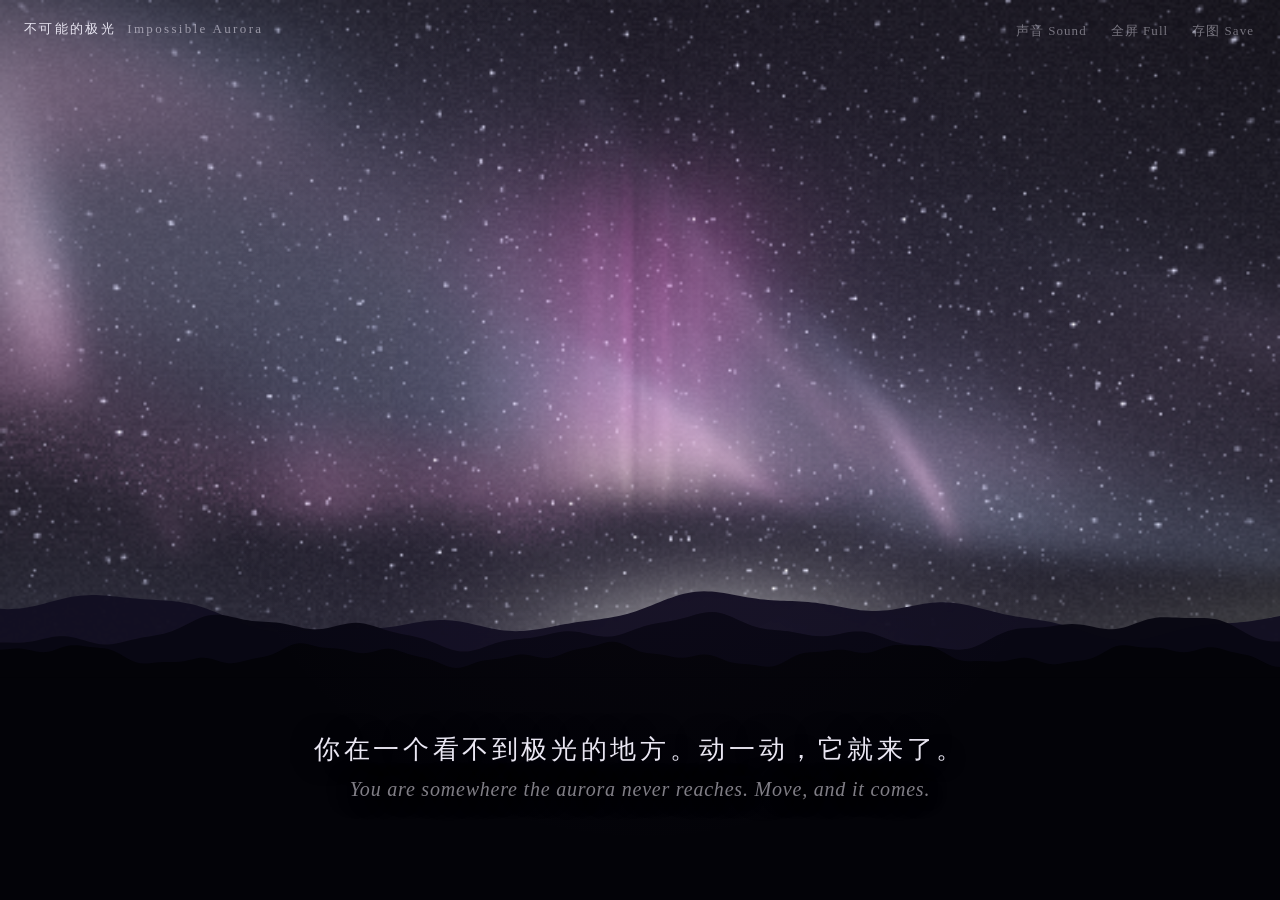
==== tools/aurora-art.html @ ac5e17e3 "Add Impossible Aurora art piece (tools/aurora-art.html)" ====
<!doctype html>
<html lang="zh-CN">
<head>
<meta charset="utf-8">
<meta name="viewport" content="width=device-width, initial-scale=1, viewport-fit=cover">
<title>不可能的极光 · Impossible Aurora</title>
<link rel="icon" href="/favicon.svg" type="image/svg+xml">
<style>
  :root { --fg: #e9e6f2; --dim: rgba(233,230,242,.55); }
  * { box-sizing: border-box; }
  html, body { margin: 0; height: 100%; background: #05040b; overflow: hidden; }
  body { color: var(--fg); font-family: "Cormorant Garamond", Georgia, "Songti SC", "Noto Serif CJK SC", "Source Han Serif SC", serif; }
  canvas { position: absolute; inset: 0; width: 100%; height: 100%; display: block; }
  #art { touch-action: none; cursor: crosshair; }
  #over { pointer-events: none; }
  .fallback { position: absolute; inset: 0; display: grid; place-items: center; text-align: center; padding: 24px; }
  .fallback[hidden] { display: none; }
  .line { position: absolute; left: 0; right: 0; bottom: 11vh; margin: 0; padding: 0 24px; text-align: center; pointer-events: none;
    opacity: 0; transition: opacity 2.4s ease; text-shadow: 0 0 24px rgba(5,4,11,.9); }
  .line.on { opacity: 1; }
  .line .zh { display: block; font-size: clamp(17px, 2.3vw, 26px); letter-spacing: .14em; }
  .line .en { display: block; margin-top: .55em; font-size: clamp(14px, 1.7vw, 20px); font-style: italic; letter-spacing: .04em; color: var(--dim); }
  .mark { position: absolute; top: 20px; left: 24px; margin: 0; pointer-events: none; font-size: 13px; letter-spacing: .18em; color: var(--dim); }
  .mark b { font-weight: 500; color: var(--fg); }
  .tools { position: absolute; top: 14px; right: 16px; display: flex; gap: 4px; opacity: .45; transition: opacity .4s; }
  .tools:hover, .tools:focus-within { opacity: 1; }
  .tools button { font: inherit; font-size: 13px; letter-spacing: .08em; color: var(--fg); background: none; border: 0; padding: 8px 10px; cursor: pointer; }
  .tools button:hover { text-decoration: underline; text-underline-offset: 4px; }
  .tools button[aria-pressed="true"] { color: #f3b6e6; }
  .tools button:focus-visible, #art:focus-visible { outline: 1px solid #f3b6e6; outline-offset: 2px; }
  .toast { position: absolute; top: 56px; right: 24px; margin: 0; font-size: 12px; letter-spacing: .06em; color: var(--dim); opacity: 0; transition: opacity .5s; pointer-events: none; text-align: right; }
  .toast.on { opacity: 1; }
  @media (prefers-reduced-motion: reduce) { .line { transition-duration: .01s; } }
</style>
</head>
<body>
<canvas id="art" tabindex="0" role="img"
  aria-label="Interactive generative aurora. 交互式生成极光。Move the pointer to pull the light; stay still and it fades; click for a burst; optionally use the microphone. 移动指针牵引光，静止则逐渐消散，点击触发爆发，也可以开启麦克风。"></canvas>
<canvas id="over" aria-hidden="true"></canvas>
<div class="fallback" id="fallback" hidden><p>这个浏览器打不开 WebGL2，看不到极光。<br><i>WebGL2 is not available in this browser.</i></p></div>

<p class="mark"><b>不可能的极光</b> &nbsp;Impossible Aurora</p>
<div class="tools" role="group" aria-label="Controls 控制">
  <button type="button" id="micBtn" aria-pressed="false" title="Let sound summon the light 用声音召唤极光">声音 Sound</button>
  <button type="button" id="fsBtn" title="Fullscreen 全屏">全屏 Full</button>
  <button type="button" id="shotBtn" title="Save frame 保存画面">存图 Save</button>
</div>
<p class="toast" id="toast" role="status" aria-live="polite"></p>

<p class="line" id="lineA" aria-live="polite"><span class="zh">你在一个看不到极光的地方。动一动，它就来了。</span><span class="en">You are somewhere the aurora never reaches. Move, and it comes.</span></p>
<p class="line" id="lineB" aria-live="polite"><span class="zh">想象需要被一直维系。</span><span class="en">Imagination has to be kept alive.</span></p>

<script>
(function () {
  'use strict';
  var $ = function (id) { return document.getElementById(id); };
  var reduce = window.matchMedia && matchMedia('(prefers-reduced-motion: reduce)').matches;
  var test = /[?&]test\b/.test(location.search);   // ?test freezes the clock for screenshots

  var FS = "#version 300 es\nprecision highp float;\nout vec4 o;\nuniform vec2 R, uMag;\nuniform float T, uYaw, uPitch, uTan, uPeak, uAct, uEye, uMagOn, uBurst, uBurstAge, uBurstX;\nuniform int uPal, uGround;\nuniform float uCore, uCoreX, uGrain;\n\nconst float PI = 3.14159265;\n// per palette: low / mid / high altitude colours\nconst vec3 PL[12] = vec3[12](\n  vec3(1.0,1.0,.88), vec3(.99,.60,.86), vec3(.62,.78,1.0),   // photo (from reference image): yellow-white, pink, cyan-white\n  vec3(.95,.42,.80), vec3(.30,1.0,.48), vec3(.95,.22,.28),   // physical: N2 pink, O green, O red\n  vec3(.45,.72,1.0), vec3(.45,.95,.95), vec3(.66,.46,.95),   // ice\n  vec3(1.0,.55,.35), vec3(.98,.25,.38), vec3(.72,.22,.62));  // ember\nconst vec3 SZ[4] = vec3[4](vec3(.41,.37,.50), vec3(.03,.05,.13), vec3(.04,.07,.19), vec3(.09,.04,.12));\nconst vec3 SHZ[4] = vec3[4](vec3(.455,.435,.57), vec3(.10,.12,.24), vec3(.13,.19,.35), vec3(.23,.10,.20));\n\nfloat h11(float n){ return fract(sin(n*12.9898)*43758.5453); }\nfloat h21(vec2 p){ return fract(sin(dot(p,vec2(127.1,311.7)))*43758.5453); }\nfloat n1(float x){ float i=floor(x),f=fract(x); f=f*f*(3.-2.*f); return mix(h11(i),h11(i+1.),f); }\nfloat n2(vec2 p){ vec2 i=floor(p),f=fract(p); f=f*f*(3.-2.*f);\n  return mix(mix(h21(i),h21(i+vec2(1,0)),f.x),mix(h21(i+vec2(0,1)),h21(i+vec2(1,1)),f.x),f.y); }\nfloat fbm(vec2 p){ float s=0.,a=.5; for(int i=0;i<4;i++){ s+=a*n2(p); p=p*2.03+vec2(5.2,1.3); a*=.5; } return s; }\nfloat sst(float a,float b,float x){ float t=clamp((x-a)/(b-a),0.,1.); return t*t*(3.-2.*t); }\n\nvec3 emitCol(float h){\n  float wl=1.-sst(95.,115.,h), wm=sst(90.,105.,h)*(1.-sst(170.,250.,h)), wh=sst(150.,240.,h);\n  float s=max(wl+wm+wh,1e-3);\n  return (wl*PL[uPal*3]+wm*PL[uPal*3+1]+wh*PL[uPal*3+2])/s;\n}\n\n// Volumetric curtains: march through horizontal slabs between 88 and 330 km altitude.\n// Each curtain is a thin sheet whose centre line wanders, leans and twists with height.\nvec3 aurora(vec3 rd, float dither){\n  if(rd.y<.015) return vec3(0.);\n  const int N=24;\n  float h0=88., h1=330., dh=(h1-h0)/float(N);\n  float Tm=T*(.55+.7*uAct), ry=max(rd.y,.05);\n  float sgL=max(8.,uPeak*.11), sgH=max(28.,uPeak*.40);\n  vec3 acc=vec3(0.);\n  for(int i=0;i<N;i++){\n    float h=h0+(float(i)+dither)*dh;\n    float s=h/rd.y;\n    if(s>1500.) break;\n    float d=h-uPeak;\n    float sg=d<0.?sgL:sgH;\n    float prof=exp(-d*d/(2.*sg*sg))+.30*exp(-pow((h-uPeak-85.)/75.,2.));\n\n    {\n      vec2 qp=rd.xz*s;\n      float sx=34.+.16*(h-90.), sz=40.;\n      float dxc=qp.x-uCoreX, dzc=qp.y-(335.+40.*sin(Tm*.04));\n      float body=exp(-dxc*dxc/(2.*sx*sx))*exp(-dzc*dzc/(2.*sz*sz));\n      float rays2=.15+1.1*pow(n1(qp.x*.26+Tm*.28),1.6);\n      rays2=mix(1.,rays2,exp(-s*.0025));\n      float hp=sst(86.,108.,h)*(1.-.60*sst(210.,330.,h));\n      vec3 pc=mix(vec3(1.,.90,.80),vec3(.96,.34,.80),sst(92.,150.,h));\n      float base2=exp(-(h-92.)/16.);                         // bright, near-white foot of the pillar\n      float fadeP=exp(-s*.0011)*sst(.015,.14,rd.y);\n      acc+=(pc*(1.+1.1*base2))*body*rays2*hp*uCore*2.8*fadeP*(dh/ry)*.0072;\n    }\n    if(prof<.02) continue;\n    vec2 q=rd.xz*s;                       // km east, km north\n    float dens=0.;\n    for(int k=0;k<3;k++){\n      float fk=float(k);\n      float zc=250.+fk*150.\n        +85.*sin(q.x*.0058+fk*2.1+Tm*.07)\n        +50.*sin(q.x*.0125-fk*1.3-Tm*.10+(h-100.)*.006)\n        +120.*(n1(q.x*.0040+fk*9.+Tm*.035)-.5)\n        +(h-120.)*(.5*sin(fk*1.7+Tm*.05)+.12)            // lean: top leans away from the base\n        +40.*uAct*sin(q.x*.028+h*.022+Tm*.17+fk);       // twist with height\n      zc+=uMagOn*.85*exp(-pow((q.x-uMag.x)/130.,2.))*(uMag.y-zc);      // cursor pulls the curtain\n      float bd=abs(q.x-uBurstX);\n      zc+=uBurst*55.*sin(bd*.026-uBurstAge*4.)*exp(-bd*.003);          // substorm ripple\n      float dd=q.y-zc;\n      float w=9.+(h-100.)*.03+6.*n1(q.x*.02+fk*4.+Tm*.05);\n      float sheet=exp(-dd*dd/(2.*w*w))+.28*exp(-abs(dd)/(w*5.));\n      float rays=.35+pow(n1(q.x*.14+fk*17.+Tm*.25),1.6);\n      rays=mix(1.,rays,exp(-s*.0030));\n      float pat=sst(.22,.62,n1(q.x*.0046+fk*5.+Tm*.04));\n      dens+=sheet*rays*(.25+.95*pat)*(1.-.2*fk);\n    }\n    float densA=0.;\n    if(uPal==0){\n      float za=330.+q.x*.62+55.*sin(q.x*.004+Tm*.04)+(h-120.)*.25*sin(Tm*.03);\n      float da=q.y-za, wa=50.+(h-100.)*.05;\n      densA=0.6*(exp(-da*da/(2.*wa*wa))+.25*exp(-abs(da)/(wa*5.)))*(.55+.45*n1(q.x*.011+Tm*.03))*(.7+.3*n1(q.x*.12+Tm*.2));\n    }\n    dens*=1.+1.6*uBurst*exp(-abs(q.x-uBurstX)*.003);\n    float fade=exp(-s*.0011)*sst(.015,.14,rd.y);\n    acc+=emitCol(h)*dens*prof*fade*(dh/ry)*.0072;\n    acc+=vec3(.70,.82,1.0)*densA*prof*fade*(dh/ry)*.0072;\n  }\n  return acc*(.16+1.2*uCore)*.8;\n}\n\nfloat stars(vec3 rd){\n  float lat=asin(clamp(rd.y,-1.,1.)), lon=atan(rd.z,rd.x), s=0.;\n  for(int k=0;k<2;k++){\n    float rows=k==0?260.:110.;\n    float fl=lat/(PI*.5)*rows, ri=floor(fl);\n    float cols=max(6.,floor(rows*4.*cos((ri+.5)/rows*PI*.5)));\n    float fc=(lon/(2.*PI)+.5)*cols, ci=floor(fc);\n    vec2 id=vec2(ri,ci)+float(k)*31.;\n    float r=h21(id);\n    if(r<(k==0?.17:.05)){\n      vec2 f=vec2(fract(fl),fract(fc))-vec2(.2+.6*h21(id+7.),.2+.6*h21(id+13.));\n      float tw=.7+.3*sin(T*1.6+r*90.);\n      s+=smoothstep(k==0?.27:.32,0.,length(f))*tw*(k==0?.8:1.2)*(.6+.8*h21(id+3.));\n    }\n  }\n  return s;\n}\n\nvec3 skyAt(vec3 rd, float dither){\n  float ty=clamp(rd.y,0.,1.);\n  vec3 base=mix(SHZ[uPal],SZ[uPal],pow(ty,.55))*mix(1.,.10,uEye)*.42;\n  vec3 au=aurora(rd,dither);\n  au=1.-exp(-au*1.15);\n  au=mix(au,vec3(dot(au,vec3(.33)))*vec3(.70,1.,.85)*.75,uEye*.85);\n  float st=stars(rd);\n  vec3 c=1.-(1.-base)*(1.-au);\n  if(uPal==0){\n    float az=atan(rd.x,rd.z);\n    float lowE=1.-sst(0.,.30,rd.y);\n    float g1=exp(-pow((az-.12)/.30,2.))*lowE*lowE;\n    float g2=exp(-pow((az-1.0)/.34,2.))*(1.-sst(0.,.14,rd.y));\n    float g3=exp(-pow((az+.95)/.45,2.))*lowE*lowE*.35;\n    vec3 glw=(vec3(.99,1.,.96)*g1*1.25+vec3(.93,.97,.82)*g2*.8+vec3(.78,.84,.98)*g3)*(.55+.45*uAct)*mix(1.,.15,uEye)*.5;\n    c=1.-(1.-c)*(1.-glw);\n  }\n  float la=dot(au,vec3(.33));\n  c+=vec3(.92,.94,1.)*st*(1.-clamp(la*1.4,0.,.9))*mix(.9,.4,uEye)*(.35+.65*sst(0.,.2,rd.y));\n  return c;\n}\n\nvec3 seaNormal(vec2 p,float dist){\n  float t=T*.5;\n  vec2 q=p*.35+vec2(t*.2,0.);\n  float e=.05;\n  float c0=fbm(q)+.4*fbm(p*1.2-vec2(0.,t*.35));\n  float cx=fbm(q+vec2(e,0.))+.4*fbm((p+vec2(e,0.))*1.2-vec2(0.,t*.35));\n  float cz=fbm(q+vec2(0.,e))+.4*fbm((p+vec2(0.,e))*1.2-vec2(0.,t*.35));\n  float k=(.9*exp(-dist*.025)+.05)/e*.25;\n  return normalize(vec3(-(cx-c0)*k,1.,-(cz-c0)*k));\n}\n\nvoid main(){\n  vec2 p=(2.*gl_FragCoord.xy-R)/R.y;\n  vec3 rc=normalize(vec3(p*uTan,1.));\n  float cp=cos(uPitch), sp=sin(uPitch), cy=cos(uYaw), sy=sin(uYaw);\n  vec3 r1=vec3(rc.x, rc.y*cp+rc.z*sp, rc.z*cp-rc.y*sp);\n  vec3 rd=vec3(r1.x*cy+r1.z*sy, r1.y, r1.z*cy-r1.x*sy);\n  float dither=h21(gl_FragCoord.xy+fract(T)*13.);\n  float expo=mix(1.,.30,uEye);\n  vec3 hz=SHZ[uPal]*mix(1.,.10,uEye);\n  vec3 col;\n\n  if(rd.y>=0.||uGround==2){\n    col=skyAt(vec3(rd.x,abs(rd.y),rd.z),dither);\n  } else if(uGround==0){\n    float t=1.7/(-rd.y); vec2 g=rd.xz*t;\n    float dfar=exp(-t*.03);\n    float bump=.5+(fbm(g*.55)*.7+n2(g*3.1)*.3*dfar-.5)*(.35+.65*dfar);\n    vec3 shade=mix(vec3(.34,.33,.41),vec3(.55,.53,.62),sst(.25,.75,bump));\n    float rx=g.x-(1.5+.0009*g.y*g.y);\n    float road=smoothstep(2.8,2.2,abs(rx));\n    float track=exp(-pow((abs(rx)-1.)/.28,2.));\n    shade=mix(shade,shade*.84*(1.-.22*track),road);\n    shade*=1.-.18*exp(-pow((abs(rx)-2.9)/.5,2.));\n    vec2 sc=floor(g*38.);\n    float spk=step(.992,h21(sc))*(.5+.5*sin(T*3.+h21(sc+3.)*30.));\n    vec3 amb=mix(SHZ[uPal],PL[uPal*3+1],.25);\n    float lum=dot(amb,vec3(.33));\n    shade*=mix(vec3(1.),amb/max(max(amb.r,amb.g),amb.b),.55)*clamp(lum/.60,.22,1.25)*(.8+.35*uAct);\n    shade+=spk*vec3(.9,.95,1.)*exp(-t*.04)*.5;\n    col=mix(shade*expo,hz,1.-exp(-t*.010));\n  } else {\n    float t=2./(-rd.y); vec2 g=rd.xz*t;\n    vec3 n=seaNormal(g,t);\n    vec3 r=reflect(rd,n); r.y=abs(r.y)+.015;\n    vec3 rf=skyAt(normalize(r),dither);\n    float cosT=clamp(dot(-rd,n),0.,1.);\n    float F=.03+.97*pow(1.-cosT,5.);\n    vec3 body=vec3(.03,.05,.09)*(.4+dot(SHZ[uPal],vec3(1.)))*mix(1.,.3,uEye);\n    col=mix(body,rf,clamp(F*1.05,0.,1.));\n    col=mix(col,hz,1.-exp(-t*.006));\n  }\n  vec2 vq=gl_FragCoord.xy/R-.5;\n  col*=1.-.75*dot(vq,vq);\n  col=mix(col,col*col*(3.-2.*col),.35);\n  float gn=h21(gl_FragCoord.xy+fract(T*7.)*91.)-.5;\n  col+=gn*uGrain*(.35+.65*(1.-dot(clamp(col,0.,1.),vec3(.33))));\n  o=vec4(clamp(col,0.,1.),1.);\n}\n";
  var VS = '#version 300 es\nin vec2 a; void main(){ gl_Position = vec4(a,0.,1.); }';

  var cv = $('art'), ov = $('over'), ox = ov.getContext('2d');
  var gl = cv.getContext('webgl2', { preserveDrawingBuffer: true, antialias: false });
  if (!gl) { $('fallback').hidden = false; return; }
  function sh(t, s) { var o = gl.createShader(t); gl.shaderSource(o, s); gl.compileShader(o);
    if (!gl.getShaderParameter(o, gl.COMPILE_STATUS)) console.error(gl.getShaderInfoLog(o)); return o; }
  var pr = gl.createProgram();
  gl.attachShader(pr, sh(gl.VERTEX_SHADER, VS)); gl.attachShader(pr, sh(gl.FRAGMENT_SHADER, FS));
  gl.linkProgram(pr);
  if (!gl.getProgramParameter(pr, gl.LINK_STATUS)) { $('fallback').hidden = false; return; }
  gl.useProgram(pr);
  gl.bindBuffer(gl.ARRAY_BUFFER, gl.createBuffer());
  gl.bufferData(gl.ARRAY_BUFFER, new Float32Array([-1, -1, 1, -1, -1, 1, 1, 1]), gl.STATIC_DRAW);
  var loc = gl.getAttribLocation(pr, 'a'); gl.enableVertexAttribArray(loc); gl.vertexAttribPointer(loc, 2, gl.FLOAT, false, 0, 0);
  var U = {};
  ['R', 'uMag', 'T', 'uYaw', 'uPitch', 'uTan', 'uPeak', 'uAct', 'uEye', 'uMagOn', 'uBurst', 'uBurstAge', 'uBurstX', 'uPal', 'uGround', 'uCore', 'uCoreX', 'uGrain']
    .forEach(function (n) { U[n] = gl.getUniformLocation(pr, n); });

  /* ---- scene state ---- */
  var CAM = { yaw: 0, pitch: .34, fov: 1.3 };
  var PEAK = 130;                       // km, typical 3 keV electrons
  var S = { time: test ? 6 : 0, life: .75, kick: 0, mag: [0, 300], magOn: 0, hover: null, burstAge: 99, burstX: 0,
            coreX: 0, scale: .6, ft: 16, idle: 0, seenBright: false, W: 1, H: 1 };
  var mic = null;

  function pointerRay(px, py) {
    var W = S.W, H = S.H, tanH = Math.tan(CAM.fov / 2), x = (2 * px - W) / H * tanH, y = (H - 2 * py) / H * tanH, n = Math.hypot(x, y, 1);
    var rc = [x / n, y / n, 1 / n], cp = Math.cos(CAM.pitch), sp = Math.sin(CAM.pitch);
    return [rc[0], rc[1] * cp + rc[2] * sp, rc[2] * cp - rc[1] * sp];     // yaw is fixed at 0
  }
  function planePoint(px, py) {
    var rd = pointerRay(px, py); if (rd[1] < .06) return null;
    var s = 150 / rd[1]; return [rd[0] * s, rd[2] * s];
  }
  function project(x, y, z) {                  // world direction -> screen pixels
    var n = Math.hypot(x, y, z), cp = Math.cos(CAM.pitch), sp = Math.sin(CAM.pitch), tanH = Math.tan(CAM.fov / 2);
    var rx = x / n, r1y = y / n, r1z = z / n;
    var cy = r1y * cp - r1z * sp, cz = r1y * sp + r1z * cp;
    if (cz < .05) return null;
    return [(rx / cz / tanH * S.H + S.W) / 2, (S.H - cy / cz / tanH * S.H) / 2];
  }
  function burst(x) { S.burstAge = 0; S.burstX = x; S.life = Math.min(1, S.life + .35); }

  /* ---- input: pointer ---- */
  function local(e) { var r = cv.getBoundingClientRect(); return [e.clientX - r.left, e.clientY - r.top]; }
  var lastP = null, downAt = null;
  cv.addEventListener('pointermove', function (e) {
    var p = local(e);
    if (lastP) S.kick += Math.hypot(p[0] - lastP[0], p[1] - lastP[1]) / S.H;
    lastP = p; S.hover = p;
  });
  cv.addEventListener('pointerdown', function (e) { var p = local(e); lastP = p; S.hover = p; downAt = { x: p[0], y: p[1], t: performance.now() }; });
  cv.addEventListener('pointerup', function (e) {
    var p = local(e);
    if (downAt && Math.hypot(p[0] - downAt.x, p[1] - downAt.y) < 12 && performance.now() - downAt.t < 450) {
      var q = planePoint(p[0], p[1]); burst(q ? q[0] : 0);
    }
    downAt = null;
    if (e.pointerType !== 'mouse') { S.hover = null; lastP = null; }
  });
  cv.addEventListener('pointerleave', function () { S.hover = null; lastP = null; });
  cv.addEventListener('keydown', function (e) {
    if (e.key === 'Enter' || e.key === ' ') { burst((Math.random() - .5) * 400); e.preventDefault(); }
    else if (e.key === 'ArrowLeft' || e.key === 'ArrowRight') { S.kick += .15; S.hover = null; S.mag = [(e.key === 'ArrowLeft' ? -1 : 1) * 160, 300]; S.magOn = 1; }
  });

  /* ---- input: microphone (opt-in; audio is analysed locally, never recorded or sent) ---- */
  function toast(t) { var el = $('toast'); el.textContent = t; el.classList.add('on'); clearTimeout(toast.t); toast.t = setTimeout(function () { el.classList.remove('on'); }, 3600); }
  function micOff() {
    if (mic) { mic.stream.getTracks().forEach(function (t) { t.stop(); }); try { mic.ctx.close(); } catch (e) {} mic = null; }
    $('micBtn').setAttribute('aria-pressed', 'false');
  }
  $('micBtn').addEventListener('click', function () {
    if (mic) { micOff(); toast('声音已关闭 · Sound off'); return; }
    if (!navigator.mediaDevices || !navigator.mediaDevices.getUserMedia) { toast('此设备不支持麦克风 · Microphone unavailable'); return; }
    navigator.mediaDevices.getUserMedia({ audio: { echoCancellation: false, noiseSuppression: false } }).then(function (stream) {
      var Ctx = window.AudioContext || window.webkitAudioContext, ctx = new Ctx(), an = ctx.createAnalyser();
      an.fftSize = 1024; an.smoothingTimeConstant = .6; ctx.createMediaStreamSource(stream).connect(an);
      mic = { stream: stream, ctx: ctx, an: an, buf: new Float32Array(an.fftSize), avg: .01, level: 0, cool: 0 };
      $('micBtn').setAttribute('aria-pressed', 'true');
      toast('出个声：拍手、说话、哼一句 · Clap, speak, hum');
    }).catch(function () { toast('没有拿到麦克风，仍可用指针 · No microphone, pointer still works'); });
  });
  function micStep(dt) {
    if (!mic) return 0;
    mic.an.getFloatTimeDomainData(mic.buf);
    var s = 0; for (var i = 0; i < mic.buf.length; i++) s += mic.buf[i] * mic.buf[i];
    var rms = Math.sqrt(s / mic.buf.length);
    mic.level += (rms - mic.level) * Math.min(dt * 12, 1);
    mic.cool -= dt;
    if (rms > mic.avg * 2.4 + .05 && mic.cool <= 0) { burst((Math.random() - .5) * 500); mic.cool = 1.3; }
    mic.avg += (rms - mic.avg) * Math.min(dt * .6, 1);        // slow baseline, so steady noise is ignored
    return Math.min(1, Math.max(0, mic.level - mic.avg * .8) * 7);
  }

  /* ---- fullscreen / save ---- */
  $('fsBtn').addEventListener('click', function () {
    if (document.fullscreenElement) document.exitFullscreen(); else if (document.documentElement.requestFullscreen) document.documentElement.requestFullscreen();
  });
  $('shotBtn').addEventListener('click', function () {
    draw(0);
    var t = document.createElement('canvas'); t.width = cv.width; t.height = cv.height; var c = t.getContext('2d');
    c.drawImage(cv, 0, 0); c.drawImage(ov, 0, 0, cv.width, cv.height);
    var a = document.createElement('a'); a.download = 'impossible-aurora.png'; a.href = t.toDataURL('image/png'); a.click();
  });

  /* ---- abstract horizon: layered ridges, drawn once per resize ---- */
  var ridge = document.createElement('canvas'), ridgeKey = '';
  function buildRidge(W, H, d) {
    var key = W + 'x' + H + '@' + d; if (key === ridgeKey) return; ridgeKey = key;
    ridge.width = Math.round(W * d); ridge.height = Math.round(H * d);
    var c = ridge.getContext('2d'); c.setTransform(d, 0, 0, d, 0, 0);
    var tanH = Math.tan(CAM.fov / 2), hy = H / 2 * (1 + Math.tan(CAM.pitch) / tanH);
    var layers = [
      { amp: .060, base: .020, k: 1.7, ph: 1.3, col: 'rgb(18,15,34)', a: .96 },
      { amp: .045, base: .008, k: 2.9, ph: 4.1, col: 'rgb(9,8,19)', a: .98 },
      { amp: .030, base: -.010, k: 4.6, ph: .4, col: 'rgb(3,3,8)', a: 1 }
    ];
    layers.forEach(function (L) {
      c.globalAlpha = L.a; c.fillStyle = L.col; c.beginPath(); c.moveTo(0, H);
      for (var x = 0; x <= W; x += 4) {
        var u = x / W * Math.PI * 2 * L.k + L.ph;
        var y = hy - H * (L.base + L.amp * (.5 + .5 * (Math.sin(u) * .6 + Math.sin(u * 2.7 + 1.1) * .3 + Math.sin(u * 6.1 + 2.3) * .1)));
        c.lineTo(x, y);
      }
      c.lineTo(W, H); c.closePath(); c.fill();
    });
    c.globalAlpha = 1; c.fillStyle = 'rgb(3,3,8)'; c.fillRect(0, hy + H * .02, W, H);   // solid ground below the last ridge
  }

  function drawOverlay(W, H, d) {
    if (ov.width !== Math.round(W * d) || ov.height !== Math.round(H * d)) { ov.width = Math.round(W * d); ov.height = Math.round(H * d); }
    buildRidge(W, H, d);
    ox.setTransform(1, 0, 0, 1, 0, 0); ox.clearRect(0, 0, ov.width, ov.height);
    ox.drawImage(ridge, 0, 0);
    // halation: a soft pink bloom around the core, strongest when the light is alive
    var p = project(S.coreX, 150, 335);
    if (p) {
      var life = S.life, r = H * (.38 + .22 * life);
      ox.setTransform(d, 0, 0, d, 0, 0); ox.globalCompositeOperation = 'lighter';
      var g = ox.createRadialGradient(p[0], p[1], 0, p[0], p[1], r);
      g.addColorStop(0, 'rgba(255,170,225,' + (.05 * life * life).toFixed(3) + ')');
      g.addColorStop(.35, 'rgba(210,120,210,' + (.03 * life).toFixed(3) + ')');
      g.addColorStop(1, 'rgba(120,80,200,0)');
      ox.fillStyle = g; ox.fillRect(0, 0, W, H);
      ox.globalCompositeOperation = 'source-over';
    }
  }

  /* ---- text: opening line, and the line that appears when the light is forgotten ---- */
  var lineA = $('lineA'), lineB = $('lineB'), tA = 0;
  function textStep(dt) {
    tA += dt;
    lineA.classList.toggle('on', tA > 1.2 && tA < 9.5);
    if (S.life > .6) S.seenBright = true;
    if (tA > 12 && S.seenBright && S.life < .22) S.idle += dt; else S.idle = 0;
    lineB.classList.toggle('on', S.idle > 2.5);
  }

  /* ---- main loop ---- */
  var last = performance.now(), W = 1, H = 1;
  function draw(dt) {
    var r = cv.getBoundingClientRect(); W = S.W = r.width; H = S.H = r.height;
    var d = Math.min(window.devicePixelRatio || 1, 2), tg = S.scale * Math.min(d, 1.5);
    var w = Math.max(2, Math.round(W * tg)), h = Math.max(2, Math.round(H * tg));
    if (cv.width !== w || cv.height !== h) { cv.width = w; cv.height = h; }
    gl.viewport(0, 0, cv.width, cv.height);

    var micIn = micStep(dt);
    // life: movement and sound feed it, stillness lets it fade
    S.life = Math.max(.07, Math.min(1, S.life + S.kick * .55 + micIn * dt * 1.4 - dt * .065));
    S.kick = 0;

    var want = 0;
    if (S.hover) { var q = planePoint(S.hover[0], S.hover[1]); if (q) { S.mag = q; want = 1; } }
    S.magOn += (want - S.magOn) * Math.min(dt * 3, 1);
    // the bright core drifts toward where you are, slowly
    var tx = want ? Math.max(-260, Math.min(260, S.mag[0] * .55)) : 70 * Math.sin(S.time * .05);
    S.coreX += (tx - S.coreX) * Math.min(dt * .5, 1);
    S.time += dt * (reduce ? .3 : 1);
    S.burstAge += dt;
    var amp = S.burstAge < 20 ? Math.exp(-S.burstAge * .55) : 0;

    gl.uniform2f(U.R, cv.width, cv.height); gl.uniform1f(U.T, S.time);
    gl.uniform1f(U.uYaw, CAM.yaw); gl.uniform1f(U.uPitch, CAM.pitch); gl.uniform1f(U.uTan, Math.tan(CAM.fov / 2));
    gl.uniform1f(U.uPeak, PEAK); gl.uniform1f(U.uAct, .15 + 1.0 * S.life);
    gl.uniform1f(U.uEye, 0);
    gl.uniform2f(U.uMag, S.mag[0], S.mag[1]); gl.uniform1f(U.uMagOn, S.magOn);
    gl.uniform1f(U.uBurst, amp); gl.uniform1f(U.uBurstAge, S.burstAge); gl.uniform1f(U.uBurstX, S.burstX);
    gl.uniform1i(U.uPal, 0); gl.uniform1i(U.uGround, 2);
    gl.uniform1f(U.uCore, Math.pow(S.life, 1.3)); gl.uniform1f(U.uCoreX, S.coreX); gl.uniform1f(U.uGrain, .05);
    gl.drawArrays(gl.TRIANGLE_STRIP, 0, 4);
    drawOverlay(W, H, d);
  }
  function frame(now) {
    var dt = Math.min((now - last) / 1000, .1); last = now;
    if (!document.hidden) {
      if (test) dt = 0;
      draw(dt); textStep(dt);
      S.ft += (dt * 1000 - S.ft) * .05;       // adaptive resolution, keeps the shader near 30 fps
      if (!test) { if (S.ft > 30 && S.scale > .4) S.scale -= .02; else if (S.ft < 18 && S.scale < 1) S.scale += .01; }
    }
    requestAnimationFrame(frame);
  }
  if (test) { S.scale = .5; var m = /[?&]life=([\d.]+)/.exec(location.search); if (m) S.life = +m[1]; tA = 3; }
  requestAnimationFrame(frame);
  window.__aurora = S;
})();
</script>
</body>
</html>
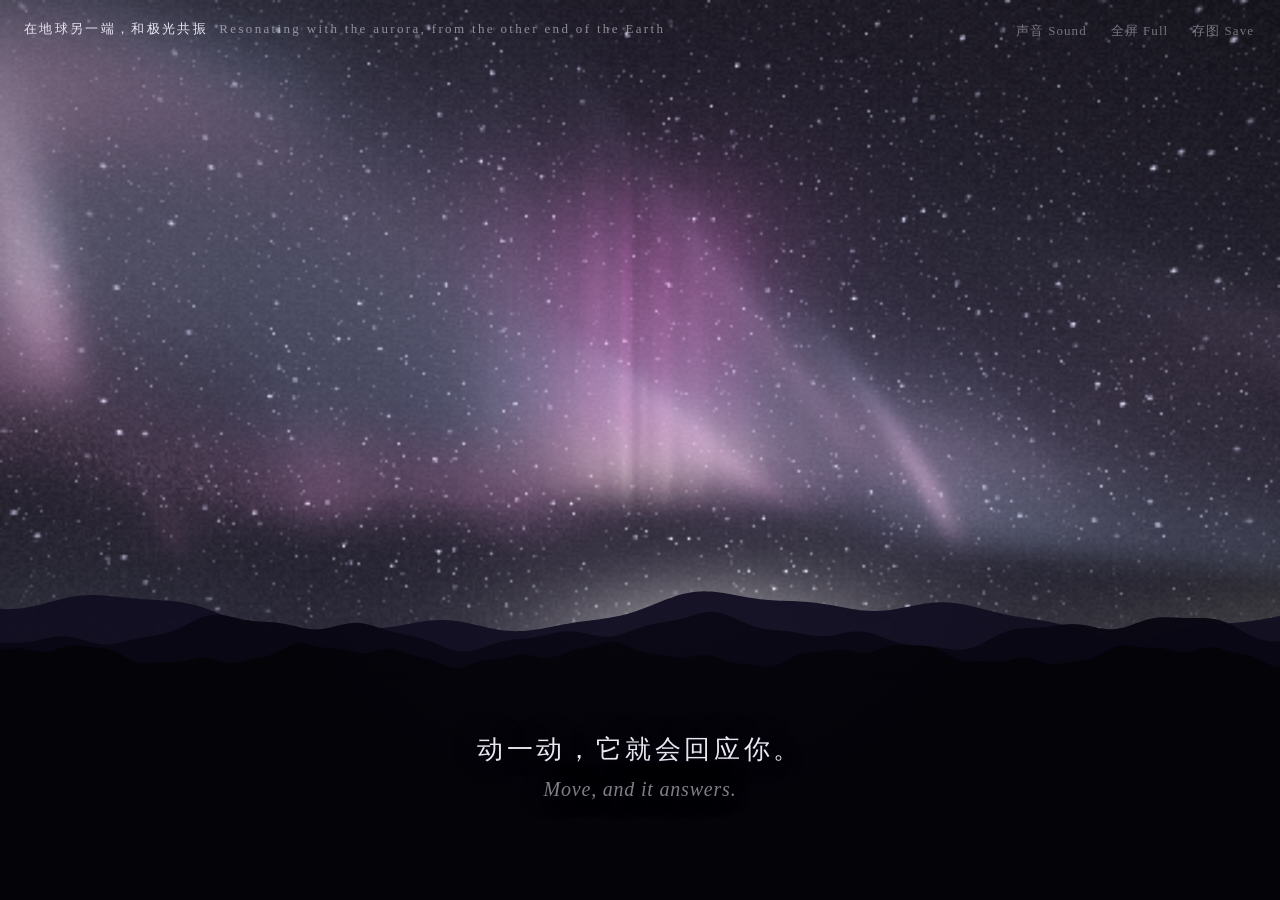
==== commit 7b39ce4b: "Art piece: retitle to 在地球另一端，和极光共振 and update copy" ====
--- a/tools/aurora-art.html
+++ b/tools/aurora-art.html
@@ -3,7 +3,7 @@
 <head>
 <meta charset="utf-8">
 <meta name="viewport" content="width=device-width, initial-scale=1, viewport-fit=cover">
-<title>不可能的极光 · Impossible Aurora</title>
+<title>在地球另一端，和极光共振 · Resonating with the aurora</title>
 <link rel="icon" href="/favicon.svg" type="image/svg+xml">
 <style>
   :root { --fg: #e9e6f2; --dim: rgba(233,230,242,.55); }
@@ -39,7 +39,7 @@
 <canvas id="over" aria-hidden="true"></canvas>
 <div class="fallback" id="fallback" hidden><p>这个浏览器打不开 WebGL2，看不到极光。<br><i>WebGL2 is not available in this browser.</i></p></div>
 
-<p class="mark"><b>不可能的极光</b> &nbsp;Impossible Aurora</p>
+<p class="mark"><b>在地球另一端，和极光共振</b> &nbsp;Resonating with the aurora, from the other end of the Earth</p>
 <div class="tools" role="group" aria-label="Controls 控制">
   <button type="button" id="micBtn" aria-pressed="false" title="Let sound summon the light 用声音召唤极光">声音 Sound</button>
   <button type="button" id="fsBtn" title="Fullscreen 全屏">全屏 Full</button>
@@ -47,8 +47,8 @@
 </div>
 <p class="toast" id="toast" role="status" aria-live="polite"></p>
 
-<p class="line" id="lineA" aria-live="polite"><span class="zh">你在一个看不到极光的地方。动一动，它就来了。</span><span class="en">You are somewhere the aurora never reaches. Move, and it comes.</span></p>
-<p class="line" id="lineB" aria-live="polite"><span class="zh">想象需要被一直维系。</span><span class="en">Imagination has to be kept alive.</span></p>
+<p class="line" id="lineA" aria-live="polite"><span class="zh">动一动，它就会回应你。</span><span class="en">Move, and it answers.</span></p>
+<p class="line" id="lineB" aria-live="polite"><span class="zh">共振停了。想象需要被一直维系。</span><span class="en">The resonance has stopped. Imagination has to be kept alive.</span></p>
 
 <script>
 (function () {
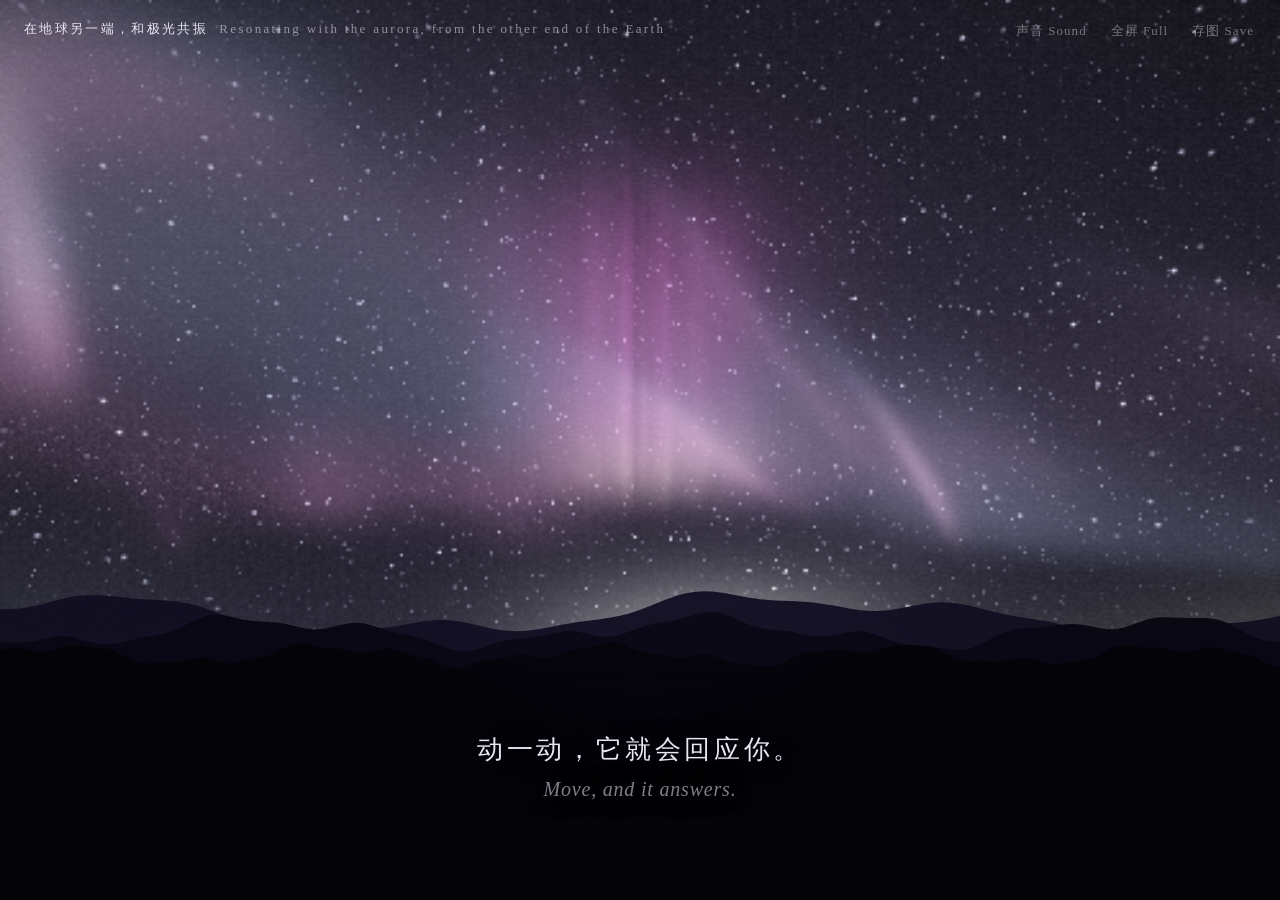
==== commit 8b0e9004: "Art piece: soft voice envelope, slower click burst, gentler prompt" ====
--- a/tools/aurora-art.html
+++ b/tools/aurora-art.html
@@ -57,7 +57,7 @@
   var reduce = window.matchMedia && matchMedia('(prefers-reduced-motion: reduce)').matches;
   var test = /[?&]test\b/.test(location.search);   // ?test freezes the clock for screenshots
 
-  var FS = "#version 300 es\nprecision highp float;\nout vec4 o;\nuniform vec2 R, uMag;\nuniform float T, uYaw, uPitch, uTan, uPeak, uAct, uEye, uMagOn, uBurst, uBurstAge, uBurstX;\nuniform int uPal, uGround;\nuniform float uCore, uCoreX, uGrain;\n\nconst float PI = 3.14159265;\n// per palette: low / mid / high altitude colours\nconst vec3 PL[12] = vec3[12](\n  vec3(1.0,1.0,.88), vec3(.99,.60,.86), vec3(.62,.78,1.0),   // photo (from reference image): yellow-white, pink, cyan-white\n  vec3(.95,.42,.80), vec3(.30,1.0,.48), vec3(.95,.22,.28),   // physical: N2 pink, O green, O red\n  vec3(.45,.72,1.0), vec3(.45,.95,.95), vec3(.66,.46,.95),   // ice\n  vec3(1.0,.55,.35), vec3(.98,.25,.38), vec3(.72,.22,.62));  // ember\nconst vec3 SZ[4] = vec3[4](vec3(.41,.37,.50), vec3(.03,.05,.13), vec3(.04,.07,.19), vec3(.09,.04,.12));\nconst vec3 SHZ[4] = vec3[4](vec3(.455,.435,.57), vec3(.10,.12,.24), vec3(.13,.19,.35), vec3(.23,.10,.20));\n\nfloat h11(float n){ return fract(sin(n*12.9898)*43758.5453); }\nfloat h21(vec2 p){ return fract(sin(dot(p,vec2(127.1,311.7)))*43758.5453); }\nfloat n1(float x){ float i=floor(x),f=fract(x); f=f*f*(3.-2.*f); return mix(h11(i),h11(i+1.),f); }\nfloat n2(vec2 p){ vec2 i=floor(p),f=fract(p); f=f*f*(3.-2.*f);\n  return mix(mix(h21(i),h21(i+vec2(1,0)),f.x),mix(h21(i+vec2(0,1)),h21(i+vec2(1,1)),f.x),f.y); }\nfloat fbm(vec2 p){ float s=0.,a=.5; for(int i=0;i<4;i++){ s+=a*n2(p); p=p*2.03+vec2(5.2,1.3); a*=.5; } return s; }\nfloat sst(float a,float b,float x){ float t=clamp((x-a)/(b-a),0.,1.); return t*t*(3.-2.*t); }\n\nvec3 emitCol(float h){\n  float wl=1.-sst(95.,115.,h), wm=sst(90.,105.,h)*(1.-sst(170.,250.,h)), wh=sst(150.,240.,h);\n  float s=max(wl+wm+wh,1e-3);\n  return (wl*PL[uPal*3]+wm*PL[uPal*3+1]+wh*PL[uPal*3+2])/s;\n}\n\n// Volumetric curtains: march through horizontal slabs between 88 and 330 km altitude.\n// Each curtain is a thin sheet whose centre line wanders, leans and twists with height.\nvec3 aurora(vec3 rd, float dither){\n  if(rd.y<.015) return vec3(0.);\n  const int N=24;\n  float h0=88., h1=330., dh=(h1-h0)/float(N);\n  float Tm=T*(.55+.7*uAct), ry=max(rd.y,.05);\n  float sgL=max(8.,uPeak*.11), sgH=max(28.,uPeak*.40);\n  vec3 acc=vec3(0.);\n  for(int i=0;i<N;i++){\n    float h=h0+(float(i)+dither)*dh;\n    float s=h/rd.y;\n    if(s>1500.) break;\n    float d=h-uPeak;\n    float sg=d<0.?sgL:sgH;\n    float prof=exp(-d*d/(2.*sg*sg))+.30*exp(-pow((h-uPeak-85.)/75.,2.));\n\n    {\n      vec2 qp=rd.xz*s;\n      float sx=34.+.16*(h-90.), sz=40.;\n      float dxc=qp.x-uCoreX, dzc=qp.y-(335.+40.*sin(Tm*.04));\n      float body=exp(-dxc*dxc/(2.*sx*sx))*exp(-dzc*dzc/(2.*sz*sz));\n      float rays2=.15+1.1*pow(n1(qp.x*.26+Tm*.28),1.6);\n      rays2=mix(1.,rays2,exp(-s*.0025));\n      float hp=sst(86.,108.,h)*(1.-.60*sst(210.,330.,h));\n      vec3 pc=mix(vec3(1.,.90,.80),vec3(.96,.34,.80),sst(92.,150.,h));\n      float base2=exp(-(h-92.)/16.);                         // bright, near-white foot of the pillar\n      float fadeP=exp(-s*.0011)*sst(.015,.14,rd.y);\n      acc+=(pc*(1.+1.1*base2))*body*rays2*hp*uCore*2.8*fadeP*(dh/ry)*.0072;\n    }\n    if(prof<.02) continue;\n    vec2 q=rd.xz*s;                       // km east, km north\n    float dens=0.;\n    for(int k=0;k<3;k++){\n      float fk=float(k);\n      float zc=250.+fk*150.\n        +85.*sin(q.x*.0058+fk*2.1+Tm*.07)\n        +50.*sin(q.x*.0125-fk*1.3-Tm*.10+(h-100.)*.006)\n        +120.*(n1(q.x*.0040+fk*9.+Tm*.035)-.5)\n        +(h-120.)*(.5*sin(fk*1.7+Tm*.05)+.12)            // lean: top leans away from the base\n        +40.*uAct*sin(q.x*.028+h*.022+Tm*.17+fk);       // twist with height\n      zc+=uMagOn*.85*exp(-pow((q.x-uMag.x)/130.,2.))*(uMag.y-zc);      // cursor pulls the curtain\n      float bd=abs(q.x-uBurstX);\n      zc+=uBurst*55.*sin(bd*.026-uBurstAge*4.)*exp(-bd*.003);          // substorm ripple\n      float dd=q.y-zc;\n      float w=9.+(h-100.)*.03+6.*n1(q.x*.02+fk*4.+Tm*.05);\n      float sheet=exp(-dd*dd/(2.*w*w))+.28*exp(-abs(dd)/(w*5.));\n      float rays=.35+pow(n1(q.x*.14+fk*17.+Tm*.25),1.6);\n      rays=mix(1.,rays,exp(-s*.0030));\n      float pat=sst(.22,.62,n1(q.x*.0046+fk*5.+Tm*.04));\n      dens+=sheet*rays*(.25+.95*pat)*(1.-.2*fk);\n    }\n    float densA=0.;\n    if(uPal==0){\n      float za=330.+q.x*.62+55.*sin(q.x*.004+Tm*.04)+(h-120.)*.25*sin(Tm*.03);\n      float da=q.y-za, wa=50.+(h-100.)*.05;\n      densA=0.6*(exp(-da*da/(2.*wa*wa))+.25*exp(-abs(da)/(wa*5.)))*(.55+.45*n1(q.x*.011+Tm*.03))*(.7+.3*n1(q.x*.12+Tm*.2));\n    }\n    dens*=1.+1.6*uBurst*exp(-abs(q.x-uBurstX)*.003);\n    float fade=exp(-s*.0011)*sst(.015,.14,rd.y);\n    acc+=emitCol(h)*dens*prof*fade*(dh/ry)*.0072;\n    acc+=vec3(.70,.82,1.0)*densA*prof*fade*(dh/ry)*.0072;\n  }\n  return acc*(.16+1.2*uCore)*.8;\n}\n\nfloat stars(vec3 rd){\n  float lat=asin(clamp(rd.y,-1.,1.)), lon=atan(rd.z,rd.x), s=0.;\n  for(int k=0;k<2;k++){\n    float rows=k==0?260.:110.;\n    float fl=lat/(PI*.5)*rows, ri=floor(fl);\n    float cols=max(6.,floor(rows*4.*cos((ri+.5)/rows*PI*.5)));\n    float fc=(lon/(2.*PI)+.5)*cols, ci=floor(fc);\n    vec2 id=vec2(ri,ci)+float(k)*31.;\n    float r=h21(id);\n    if(r<(k==0?.17:.05)){\n      vec2 f=vec2(fract(fl),fract(fc))-vec2(.2+.6*h21(id+7.),.2+.6*h21(id+13.));\n      float tw=.7+.3*sin(T*1.6+r*90.);\n      s+=smoothstep(k==0?.27:.32,0.,length(f))*tw*(k==0?.8:1.2)*(.6+.8*h21(id+3.));\n    }\n  }\n  return s;\n}\n\nvec3 skyAt(vec3 rd, float dither){\n  float ty=clamp(rd.y,0.,1.);\n  vec3 base=mix(SHZ[uPal],SZ[uPal],pow(ty,.55))*mix(1.,.10,uEye)*.42;\n  vec3 au=aurora(rd,dither);\n  au=1.-exp(-au*1.15);\n  au=mix(au,vec3(dot(au,vec3(.33)))*vec3(.70,1.,.85)*.75,uEye*.85);\n  float st=stars(rd);\n  vec3 c=1.-(1.-base)*(1.-au);\n  if(uPal==0){\n    float az=atan(rd.x,rd.z);\n    float lowE=1.-sst(0.,.30,rd.y);\n    float g1=exp(-pow((az-.12)/.30,2.))*lowE*lowE;\n    float g2=exp(-pow((az-1.0)/.34,2.))*(1.-sst(0.,.14,rd.y));\n    float g3=exp(-pow((az+.95)/.45,2.))*lowE*lowE*.35;\n    vec3 glw=(vec3(.99,1.,.96)*g1*1.25+vec3(.93,.97,.82)*g2*.8+vec3(.78,.84,.98)*g3)*(.55+.45*uAct)*mix(1.,.15,uEye)*.5;\n    c=1.-(1.-c)*(1.-glw);\n  }\n  float la=dot(au,vec3(.33));\n  c+=vec3(.92,.94,1.)*st*(1.-clamp(la*1.4,0.,.9))*mix(.9,.4,uEye)*(.35+.65*sst(0.,.2,rd.y));\n  return c;\n}\n\nvec3 seaNormal(vec2 p,float dist){\n  float t=T*.5;\n  vec2 q=p*.35+vec2(t*.2,0.);\n  float e=.05;\n  float c0=fbm(q)+.4*fbm(p*1.2-vec2(0.,t*.35));\n  float cx=fbm(q+vec2(e,0.))+.4*fbm((p+vec2(e,0.))*1.2-vec2(0.,t*.35));\n  float cz=fbm(q+vec2(0.,e))+.4*fbm((p+vec2(0.,e))*1.2-vec2(0.,t*.35));\n  float k=(.9*exp(-dist*.025)+.05)/e*.25;\n  return normalize(vec3(-(cx-c0)*k,1.,-(cz-c0)*k));\n}\n\nvoid main(){\n  vec2 p=(2.*gl_FragCoord.xy-R)/R.y;\n  vec3 rc=normalize(vec3(p*uTan,1.));\n  float cp=cos(uPitch), sp=sin(uPitch), cy=cos(uYaw), sy=sin(uYaw);\n  vec3 r1=vec3(rc.x, rc.y*cp+rc.z*sp, rc.z*cp-rc.y*sp);\n  vec3 rd=vec3(r1.x*cy+r1.z*sy, r1.y, r1.z*cy-r1.x*sy);\n  float dither=h21(gl_FragCoord.xy+fract(T)*13.);\n  float expo=mix(1.,.30,uEye);\n  vec3 hz=SHZ[uPal]*mix(1.,.10,uEye);\n  vec3 col;\n\n  if(rd.y>=0.||uGround==2){\n    col=skyAt(vec3(rd.x,abs(rd.y),rd.z),dither);\n  } else if(uGround==0){\n    float t=1.7/(-rd.y); vec2 g=rd.xz*t;\n    float dfar=exp(-t*.03);\n    float bump=.5+(fbm(g*.55)*.7+n2(g*3.1)*.3*dfar-.5)*(.35+.65*dfar);\n    vec3 shade=mix(vec3(.34,.33,.41),vec3(.55,.53,.62),sst(.25,.75,bump));\n    float rx=g.x-(1.5+.0009*g.y*g.y);\n    float road=smoothstep(2.8,2.2,abs(rx));\n    float track=exp(-pow((abs(rx)-1.)/.28,2.));\n    shade=mix(shade,shade*.84*(1.-.22*track),road);\n    shade*=1.-.18*exp(-pow((abs(rx)-2.9)/.5,2.));\n    vec2 sc=floor(g*38.);\n    float spk=step(.992,h21(sc))*(.5+.5*sin(T*3.+h21(sc+3.)*30.));\n    vec3 amb=mix(SHZ[uPal],PL[uPal*3+1],.25);\n    float lum=dot(amb,vec3(.33));\n    shade*=mix(vec3(1.),amb/max(max(amb.r,amb.g),amb.b),.55)*clamp(lum/.60,.22,1.25)*(.8+.35*uAct);\n    shade+=spk*vec3(.9,.95,1.)*exp(-t*.04)*.5;\n    col=mix(shade*expo,hz,1.-exp(-t*.010));\n  } else {\n    float t=2./(-rd.y); vec2 g=rd.xz*t;\n    vec3 n=seaNormal(g,t);\n    vec3 r=reflect(rd,n); r.y=abs(r.y)+.015;\n    vec3 rf=skyAt(normalize(r),dither);\n    float cosT=clamp(dot(-rd,n),0.,1.);\n    float F=.03+.97*pow(1.-cosT,5.);\n    vec3 body=vec3(.03,.05,.09)*(.4+dot(SHZ[uPal],vec3(1.)))*mix(1.,.3,uEye);\n    col=mix(body,rf,clamp(F*1.05,0.,1.));\n    col=mix(col,hz,1.-exp(-t*.006));\n  }\n  vec2 vq=gl_FragCoord.xy/R-.5;\n  col*=1.-.75*dot(vq,vq);\n  col=mix(col,col*col*(3.-2.*col),.35);\n  float gn=h21(gl_FragCoord.xy+fract(T*7.)*91.)-.5;\n  col+=gn*uGrain*(.35+.65*(1.-dot(clamp(col,0.,1.),vec3(.33))));\n  o=vec4(clamp(col,0.,1.),1.);\n}\n";
+  var FS = "#version 300 es\nprecision highp float;\nout vec4 o;\nuniform vec2 R, uMag;\nuniform float T, uYaw, uPitch, uTan, uPeak, uAct, uEye, uMagOn, uBurst, uBurstAge, uBurstX;\nuniform int uPal, uGround;\nuniform float uCore, uCoreX, uGrain;\n\nconst float PI = 3.14159265;\n// per palette: low / mid / high altitude colours\nconst vec3 PL[12] = vec3[12](\n  vec3(1.0,1.0,.88), vec3(.99,.60,.86), vec3(.62,.78,1.0),   // photo (from reference image): yellow-white, pink, cyan-white\n  vec3(.95,.42,.80), vec3(.30,1.0,.48), vec3(.95,.22,.28),   // physical: N2 pink, O green, O red\n  vec3(.45,.72,1.0), vec3(.45,.95,.95), vec3(.66,.46,.95),   // ice\n  vec3(1.0,.55,.35), vec3(.98,.25,.38), vec3(.72,.22,.62));  // ember\nconst vec3 SZ[4] = vec3[4](vec3(.41,.37,.50), vec3(.03,.05,.13), vec3(.04,.07,.19), vec3(.09,.04,.12));\nconst vec3 SHZ[4] = vec3[4](vec3(.455,.435,.57), vec3(.10,.12,.24), vec3(.13,.19,.35), vec3(.23,.10,.20));\n\nfloat h11(float n){ return fract(sin(n*12.9898)*43758.5453); }\nfloat h21(vec2 p){ return fract(sin(dot(p,vec2(127.1,311.7)))*43758.5453); }\nfloat n1(float x){ float i=floor(x),f=fract(x); f=f*f*(3.-2.*f); return mix(h11(i),h11(i+1.),f); }\nfloat n2(vec2 p){ vec2 i=floor(p),f=fract(p); f=f*f*(3.-2.*f);\n  return mix(mix(h21(i),h21(i+vec2(1,0)),f.x),mix(h21(i+vec2(0,1)),h21(i+vec2(1,1)),f.x),f.y); }\nfloat fbm(vec2 p){ float s=0.,a=.5; for(int i=0;i<4;i++){ s+=a*n2(p); p=p*2.03+vec2(5.2,1.3); a*=.5; } return s; }\nfloat sst(float a,float b,float x){ float t=clamp((x-a)/(b-a),0.,1.); return t*t*(3.-2.*t); }\n\nvec3 emitCol(float h){\n  float wl=1.-sst(95.,115.,h), wm=sst(90.,105.,h)*(1.-sst(170.,250.,h)), wh=sst(150.,240.,h);\n  float s=max(wl+wm+wh,1e-3);\n  return (wl*PL[uPal*3]+wm*PL[uPal*3+1]+wh*PL[uPal*3+2])/s;\n}\n\n// Volumetric curtains: march through horizontal slabs between 88 and 330 km altitude.\n// Each curtain is a thin sheet whose centre line wanders, leans and twists with height.\nvec3 aurora(vec3 rd, float dither){\n  if(rd.y<.015) return vec3(0.);\n  const int N=24;\n  float h0=88., h1=330., dh=(h1-h0)/float(N);\n  float Tm=T*(.55+.7*uAct), ry=max(rd.y,.05);\n  float sgL=max(8.,uPeak*.11), sgH=max(28.,uPeak*.40);\n  vec3 acc=vec3(0.);\n  for(int i=0;i<N;i++){\n    float h=h0+(float(i)+dither)*dh;\n    float s=h/rd.y;\n    if(s>1500.) break;\n    float d=h-uPeak;\n    float sg=d<0.?sgL:sgH;\n    float prof=exp(-d*d/(2.*sg*sg))+.30*exp(-pow((h-uPeak-85.)/75.,2.));\n\n    {\n      vec2 qp=rd.xz*s;\n      float sx=34.+.16*(h-90.), sz=40.;\n      float dxc=qp.x-uCoreX, dzc=qp.y-(335.+40.*sin(Tm*.04));\n      float body=exp(-dxc*dxc/(2.*sx*sx))*exp(-dzc*dzc/(2.*sz*sz));\n      float rays2=.15+1.1*pow(n1(qp.x*.26+Tm*.28),1.6);\n      rays2=mix(1.,rays2,exp(-s*.0025));\n      float hp=sst(86.,108.,h)*(1.-.60*sst(210.,330.,h));\n      vec3 pc=mix(vec3(1.,.90,.80),vec3(.96,.34,.80),sst(92.,150.,h));\n      float base2=exp(-(h-92.)/16.);                         // bright, near-white foot of the pillar\n      float fadeP=exp(-s*.0011)*sst(.015,.14,rd.y);\n      acc+=(pc*(1.+1.1*base2))*body*rays2*hp*uCore*2.8*fadeP*(dh/ry)*.0072;\n    }\n    if(prof<.02) continue;\n    vec2 q=rd.xz*s;                       // km east, km north\n    float dens=0.;\n    for(int k=0;k<3;k++){\n      float fk=float(k);\n      float zc=250.+fk*150.\n        +85.*sin(q.x*.0058+fk*2.1+Tm*.07)\n        +50.*sin(q.x*.0125-fk*1.3-Tm*.10+(h-100.)*.006)\n        +120.*(n1(q.x*.0040+fk*9.+Tm*.035)-.5)\n        +(h-120.)*(.5*sin(fk*1.7+Tm*.05)+.12)            // lean: top leans away from the base\n        +40.*uAct*sin(q.x*.028+h*.022+Tm*.17+fk);       // twist with height\n      zc+=uMagOn*.85*exp(-pow((q.x-uMag.x)/130.,2.))*(uMag.y-zc);      // cursor pulls the curtain\n      float bd=abs(q.x-uBurstX);\n      zc+=uBurst*38.*sin(bd*.02-uBurstAge*1.4)*exp(-bd*.003);          // substorm ripple\n      float dd=q.y-zc;\n      float w=9.+(h-100.)*.03+6.*n1(q.x*.02+fk*4.+Tm*.05);\n      float sheet=exp(-dd*dd/(2.*w*w))+.28*exp(-abs(dd)/(w*5.));\n      float rays=.35+pow(n1(q.x*.14+fk*17.+Tm*.25),1.6);\n      rays=mix(1.,rays,exp(-s*.0030));\n      float pat=sst(.22,.62,n1(q.x*.0046+fk*5.+Tm*.04));\n      dens+=sheet*rays*(.25+.95*pat)*(1.-.2*fk);\n    }\n    float densA=0.;\n    if(uPal==0){\n      float za=330.+q.x*.62+55.*sin(q.x*.004+Tm*.04)+(h-120.)*.25*sin(Tm*.03);\n      float da=q.y-za, wa=50.+(h-100.)*.05;\n      densA=0.6*(exp(-da*da/(2.*wa*wa))+.25*exp(-abs(da)/(wa*5.)))*(.55+.45*n1(q.x*.011+Tm*.03))*(.7+.3*n1(q.x*.12+Tm*.2));\n    }\n    dens*=1.+.7*uBurst*exp(-abs(q.x-uBurstX)*.003);\n    float fade=exp(-s*.0011)*sst(.015,.14,rd.y);\n    acc+=emitCol(h)*dens*prof*fade*(dh/ry)*.0072;\n    acc+=vec3(.70,.82,1.0)*densA*prof*fade*(dh/ry)*.0072;\n  }\n  return acc*(.16+1.2*uCore)*.8;\n}\n\nfloat stars(vec3 rd){\n  float lat=asin(clamp(rd.y,-1.,1.)), lon=atan(rd.z,rd.x), s=0.;\n  for(int k=0;k<2;k++){\n    float rows=k==0?260.:110.;\n    float fl=lat/(PI*.5)*rows, ri=floor(fl);\n    float cols=max(6.,floor(rows*4.*cos((ri+.5)/rows*PI*.5)));\n    float fc=(lon/(2.*PI)+.5)*cols, ci=floor(fc);\n    vec2 id=vec2(ri,ci)+float(k)*31.;\n    float r=h21(id);\n    if(r<(k==0?.17:.05)){\n      vec2 f=vec2(fract(fl),fract(fc))-vec2(.2+.6*h21(id+7.),.2+.6*h21(id+13.));\n      float tw=.7+.3*sin(T*1.6+r*90.);\n      s+=smoothstep(k==0?.27:.32,0.,length(f))*tw*(k==0?.8:1.2)*(.6+.8*h21(id+3.));\n    }\n  }\n  return s;\n}\n\nvec3 skyAt(vec3 rd, float dither){\n  float ty=clamp(rd.y,0.,1.);\n  vec3 base=mix(SHZ[uPal],SZ[uPal],pow(ty,.55))*mix(1.,.10,uEye)*.42;\n  vec3 au=aurora(rd,dither);\n  au=1.-exp(-au*1.15);\n  au=mix(au,vec3(dot(au,vec3(.33)))*vec3(.70,1.,.85)*.75,uEye*.85);\n  float st=stars(rd);\n  vec3 c=1.-(1.-base)*(1.-au);\n  if(uPal==0){\n    float az=atan(rd.x,rd.z);\n    float lowE=1.-sst(0.,.30,rd.y);\n    float g1=exp(-pow((az-.12)/.30,2.))*lowE*lowE;\n    float g2=exp(-pow((az-1.0)/.34,2.))*(1.-sst(0.,.14,rd.y));\n    float g3=exp(-pow((az+.95)/.45,2.))*lowE*lowE*.35;\n    vec3 glw=(vec3(.99,1.,.96)*g1*1.25+vec3(.93,.97,.82)*g2*.8+vec3(.78,.84,.98)*g3)*(.55+.45*uAct)*mix(1.,.15,uEye)*.5;\n    c=1.-(1.-c)*(1.-glw);\n  }\n  float la=dot(au,vec3(.33));\n  c+=vec3(.92,.94,1.)*st*(1.-clamp(la*1.4,0.,.9))*mix(.9,.4,uEye)*(.35+.65*sst(0.,.2,rd.y));\n  return c;\n}\n\nvec3 seaNormal(vec2 p,float dist){\n  float t=T*.5;\n  vec2 q=p*.35+vec2(t*.2,0.);\n  float e=.05;\n  float c0=fbm(q)+.4*fbm(p*1.2-vec2(0.,t*.35));\n  float cx=fbm(q+vec2(e,0.))+.4*fbm((p+vec2(e,0.))*1.2-vec2(0.,t*.35));\n  float cz=fbm(q+vec2(0.,e))+.4*fbm((p+vec2(0.,e))*1.2-vec2(0.,t*.35));\n  float k=(.9*exp(-dist*.025)+.05)/e*.25;\n  return normalize(vec3(-(cx-c0)*k,1.,-(cz-c0)*k));\n}\n\nvoid main(){\n  vec2 p=(2.*gl_FragCoord.xy-R)/R.y;\n  vec3 rc=normalize(vec3(p*uTan,1.));\n  float cp=cos(uPitch), sp=sin(uPitch), cy=cos(uYaw), sy=sin(uYaw);\n  vec3 r1=vec3(rc.x, rc.y*cp+rc.z*sp, rc.z*cp-rc.y*sp);\n  vec3 rd=vec3(r1.x*cy+r1.z*sy, r1.y, r1.z*cy-r1.x*sy);\n  float dither=h21(gl_FragCoord.xy+fract(T)*13.);\n  float expo=mix(1.,.30,uEye);\n  vec3 hz=SHZ[uPal]*mix(1.,.10,uEye);\n  vec3 col;\n\n  if(rd.y>=0.||uGround==2){\n    col=skyAt(vec3(rd.x,abs(rd.y),rd.z),dither);\n  } else if(uGround==0){\n    float t=1.7/(-rd.y); vec2 g=rd.xz*t;\n    float dfar=exp(-t*.03);\n    float bump=.5+(fbm(g*.55)*.7+n2(g*3.1)*.3*dfar-.5)*(.35+.65*dfar);\n    vec3 shade=mix(vec3(.34,.33,.41),vec3(.55,.53,.62),sst(.25,.75,bump));\n    float rx=g.x-(1.5+.0009*g.y*g.y);\n    float road=smoothstep(2.8,2.2,abs(rx));\n    float track=exp(-pow((abs(rx)-1.)/.28,2.));\n    shade=mix(shade,shade*.84*(1.-.22*track),road);\n    shade*=1.-.18*exp(-pow((abs(rx)-2.9)/.5,2.));\n    vec2 sc=floor(g*38.);\n    float spk=step(.992,h21(sc))*(.5+.5*sin(T*3.+h21(sc+3.)*30.));\n    vec3 amb=mix(SHZ[uPal],PL[uPal*3+1],.25);\n    float lum=dot(amb,vec3(.33));\n    shade*=mix(vec3(1.),amb/max(max(amb.r,amb.g),amb.b),.55)*clamp(lum/.60,.22,1.25)*(.8+.35*uAct);\n    shade+=spk*vec3(.9,.95,1.)*exp(-t*.04)*.5;\n    col=mix(shade*expo,hz,1.-exp(-t*.010));\n  } else {\n    float t=2./(-rd.y); vec2 g=rd.xz*t;\n    vec3 n=seaNormal(g,t);\n    vec3 r=reflect(rd,n); r.y=abs(r.y)+.015;\n    vec3 rf=skyAt(normalize(r),dither);\n    float cosT=clamp(dot(-rd,n),0.,1.);\n    float F=.03+.97*pow(1.-cosT,5.);\n    vec3 body=vec3(.03,.05,.09)*(.4+dot(SHZ[uPal],vec3(1.)))*mix(1.,.3,uEye);\n    col=mix(body,rf,clamp(F*1.05,0.,1.));\n    col=mix(col,hz,1.-exp(-t*.006));\n  }\n  vec2 vq=gl_FragCoord.xy/R-.5;\n  col*=1.-.75*dot(vq,vq);\n  col=mix(col,col*col*(3.-2.*col),.35);\n  float gn=h21(gl_FragCoord.xy+fract(T*7.)*91.)-.5;\n  col+=gn*uGrain*(.35+.65*(1.-dot(clamp(col,0.,1.),vec3(.33))));\n  o=vec4(clamp(col,0.,1.),1.);\n}\n";
   var VS = '#version 300 es\nin vec2 a; void main(){ gl_Position = vec4(a,0.,1.); }';
 
   var cv = $('art'), ov = $('over'), ox = ov.getContext('2d');
@@ -100,7 +100,7 @@
     if (cz < .05) return null;
     return [(rx / cz / tanH * S.H + S.W) / 2, (S.H - cy / cz / tanH * S.H) / 2];
   }
-  function burst(x) { S.burstAge = 0; S.burstX = x; S.life = Math.min(1, S.life + .35); }
+  function burst(x) { S.burstAge = 0; S.burstX = x; S.life = Math.min(1, S.life + .2); }
 
   /* ---- input: pointer ---- */
   function local(e) { var r = cv.getBoundingClientRect(); return [e.clientX - r.left, e.clientY - r.top]; }
@@ -137,21 +137,22 @@
     navigator.mediaDevices.getUserMedia({ audio: { echoCancellation: false, noiseSuppression: false } }).then(function (stream) {
       var Ctx = window.AudioContext || window.webkitAudioContext, ctx = new Ctx(), an = ctx.createAnalyser();
       an.fftSize = 1024; an.smoothingTimeConstant = .6; ctx.createMediaStreamSource(stream).connect(an);
-      mic = { stream: stream, ctx: ctx, an: an, buf: new Float32Array(an.fftSize), avg: .01, level: 0, cool: 0 };
+      mic = { stream: stream, ctx: ctx, an: an, buf: new Float32Array(an.fftSize), avg: .01, env: 0 };
       $('micBtn').setAttribute('aria-pressed', 'true');
-      toast('出个声：拍手、说话、哼一句 · Clap, speak, hum');
+      toast('轻声说话、哼一句、或者只是呼吸 · Whisper, hum, or simply breathe');
     }).catch(function () { toast('没有拿到麦克风，仍可用指针 · No microphone, pointer still works'); });
   });
   function micStep(dt) {
     if (!mic) return 0;
     mic.an.getFloatTimeDomainData(mic.buf);
-    var s = 0; for (var i = 0; i < mic.buf.length; i++) s += mic.buf[i] * mic.buf[i];
-    var rms = Math.sqrt(s / mic.buf.length);
-    mic.level += (rms - mic.level) * Math.min(dt * 12, 1);
-    mic.cool -= dt;
-    if (rms > mic.avg * 2.4 + .05 && mic.cool <= 0) { burst((Math.random() - .5) * 500); mic.cool = 1.3; }
-    mic.avg += (rms - mic.avg) * Math.min(dt * .6, 1);        // slow baseline, so steady noise is ignored
-    return Math.min(1, Math.max(0, mic.level - mic.avg * .8) * 7);
+    var sum = 0; for (var i = 0; i < mic.buf.length; i++) sum += mic.buf[i] * mic.buf[i];
+    var rms = Math.sqrt(sum / mic.buf.length);
+    // slow noise floor: steady room noise is ignored, a whisper or a hum still counts
+    mic.avg += (rms - mic.avg) * Math.min(dt * (rms < mic.avg ? 1.5 : .15), 1);
+    var target = Math.min(1, Math.max(0, rms - mic.avg * 1.3 - .002) * 22);
+    // soft envelope: rises over ~2 s, falls over ~4 s, so the light swells and ebbs like breath
+    mic.env += (target - mic.env) * Math.min(dt * (target > mic.env ? .8 : .25), 1);
+    return mic.env;
   }
 
   /* ---- fullscreen / save ---- */
@@ -229,7 +230,7 @@
 
     var micIn = micStep(dt);
     // life: movement and sound feed it, stillness lets it fade
-    S.life = Math.max(.07, Math.min(1, S.life + S.kick * .55 + micIn * dt * 1.4 - dt * .065));
+    S.life = Math.max(.07, Math.min(1, S.life + S.kick * .55 + micIn * dt * .9 - dt * .065));
     S.kick = 0;
 
     var want = 0;
@@ -240,7 +241,7 @@
     S.coreX += (tx - S.coreX) * Math.min(dt * .5, 1);
     S.time += dt * (reduce ? .3 : 1);
     S.burstAge += dt;
-    var amp = S.burstAge < 20 ? Math.exp(-S.burstAge * .55) : 0;
+    var amp = S.burstAge < 30 ? Math.min(1, S.burstAge / 2.5) * Math.exp(-S.burstAge * .3) * 2 : 0;   // swells in over ~2.5 s, then ebbs
 
     gl.uniform2f(U.R, cv.width, cv.height); gl.uniform1f(U.T, S.time);
     gl.uniform1f(U.uYaw, CAM.yaw); gl.uniform1f(U.uPitch, CAM.pitch); gl.uniform1f(U.uTan, Math.tan(CAM.fov / 2));
@@ -249,7 +250,7 @@
     gl.uniform2f(U.uMag, S.mag[0], S.mag[1]); gl.uniform1f(U.uMagOn, S.magOn);
     gl.uniform1f(U.uBurst, amp); gl.uniform1f(U.uBurstAge, S.burstAge); gl.uniform1f(U.uBurstX, S.burstX);
     gl.uniform1i(U.uPal, 0); gl.uniform1i(U.uGround, 2);
-    gl.uniform1f(U.uCore, Math.pow(S.life, 1.3)); gl.uniform1f(U.uCoreX, S.coreX); gl.uniform1f(U.uGrain, .05);
+    gl.uniform1f(U.uCore, Math.pow(S.life, 1.3) * (1 + .3 * micIn)); gl.uniform1f(U.uCoreX, S.coreX); gl.uniform1f(U.uGrain, .05);
     gl.drawArrays(gl.TRIANGLE_STRIP, 0, 4);
     drawOverlay(W, H, d);
   }
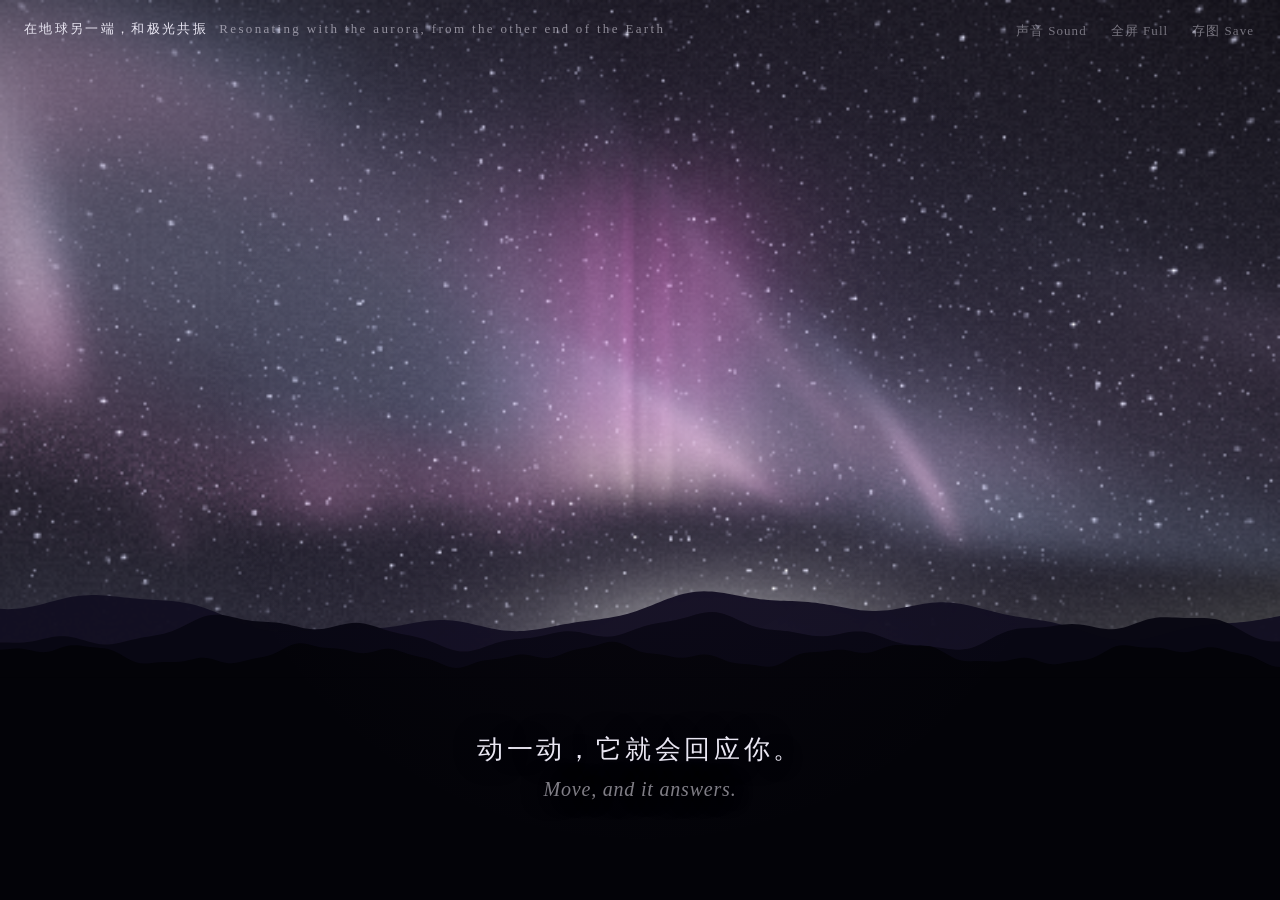
==== commit 6667b69d: "Art piece: fix microphone sensitivity, voice moves the curtains, add level dot" ====
--- a/tools/aurora-art.html
+++ b/tools/aurora-art.html
@@ -25,6 +25,7 @@
   .tools { position: absolute; top: 14px; right: 16px; display: flex; gap: 4px; opacity: .45; transition: opacity .4s; }
   .tools:hover, .tools:focus-within { opacity: 1; }
   .tools button { font: inherit; font-size: 13px; letter-spacing: .08em; color: var(--fg); background: none; border: 0; padding: 8px 10px; cursor: pointer; }
+  #micDot { color: #f3b6e6; opacity: 0; font-size: 10px; vertical-align: 1px; margin-right: 2px; transition: opacity .15s; }
   .tools button:hover { text-decoration: underline; text-underline-offset: 4px; }
   .tools button[aria-pressed="true"] { color: #f3b6e6; }
   .tools button:focus-visible, #art:focus-visible { outline: 1px solid #f3b6e6; outline-offset: 2px; }
@@ -41,7 +42,7 @@
 
 <p class="mark"><b>在地球另一端，和极光共振</b> &nbsp;Resonating with the aurora, from the other end of the Earth</p>
 <div class="tools" role="group" aria-label="Controls 控制">
-  <button type="button" id="micBtn" aria-pressed="false" title="Let sound summon the light 用声音召唤极光">声音 Sound</button>
+  <button type="button" id="micBtn" aria-pressed="false" title="Let sound summon the light 用声音召唤极光"><span id="micDot" aria-hidden="true">●</span> 声音 Sound</button>
   <button type="button" id="fsBtn" title="Fullscreen 全屏">全屏 Full</button>
   <button type="button" id="shotBtn" title="Save frame 保存画面">存图 Save</button>
 </div>
@@ -57,7 +58,7 @@
   var reduce = window.matchMedia && matchMedia('(prefers-reduced-motion: reduce)').matches;
   var test = /[?&]test\b/.test(location.search);   // ?test freezes the clock for screenshots
 
-  var FS = "#version 300 es\nprecision highp float;\nout vec4 o;\nuniform vec2 R, uMag;\nuniform float T, uYaw, uPitch, uTan, uPeak, uAct, uEye, uMagOn, uBurst, uBurstAge, uBurstX;\nuniform int uPal, uGround;\nuniform float uCore, uCoreX, uGrain;\n\nconst float PI = 3.14159265;\n// per palette: low / mid / high altitude colours\nconst vec3 PL[12] = vec3[12](\n  vec3(1.0,1.0,.88), vec3(.99,.60,.86), vec3(.62,.78,1.0),   // photo (from reference image): yellow-white, pink, cyan-white\n  vec3(.95,.42,.80), vec3(.30,1.0,.48), vec3(.95,.22,.28),   // physical: N2 pink, O green, O red\n  vec3(.45,.72,1.0), vec3(.45,.95,.95), vec3(.66,.46,.95),   // ice\n  vec3(1.0,.55,.35), vec3(.98,.25,.38), vec3(.72,.22,.62));  // ember\nconst vec3 SZ[4] = vec3[4](vec3(.41,.37,.50), vec3(.03,.05,.13), vec3(.04,.07,.19), vec3(.09,.04,.12));\nconst vec3 SHZ[4] = vec3[4](vec3(.455,.435,.57), vec3(.10,.12,.24), vec3(.13,.19,.35), vec3(.23,.10,.20));\n\nfloat h11(float n){ return fract(sin(n*12.9898)*43758.5453); }\nfloat h21(vec2 p){ return fract(sin(dot(p,vec2(127.1,311.7)))*43758.5453); }\nfloat n1(float x){ float i=floor(x),f=fract(x); f=f*f*(3.-2.*f); return mix(h11(i),h11(i+1.),f); }\nfloat n2(vec2 p){ vec2 i=floor(p),f=fract(p); f=f*f*(3.-2.*f);\n  return mix(mix(h21(i),h21(i+vec2(1,0)),f.x),mix(h21(i+vec2(0,1)),h21(i+vec2(1,1)),f.x),f.y); }\nfloat fbm(vec2 p){ float s=0.,a=.5; for(int i=0;i<4;i++){ s+=a*n2(p); p=p*2.03+vec2(5.2,1.3); a*=.5; } return s; }\nfloat sst(float a,float b,float x){ float t=clamp((x-a)/(b-a),0.,1.); return t*t*(3.-2.*t); }\n\nvec3 emitCol(float h){\n  float wl=1.-sst(95.,115.,h), wm=sst(90.,105.,h)*(1.-sst(170.,250.,h)), wh=sst(150.,240.,h);\n  float s=max(wl+wm+wh,1e-3);\n  return (wl*PL[uPal*3]+wm*PL[uPal*3+1]+wh*PL[uPal*3+2])/s;\n}\n\n// Volumetric curtains: march through horizontal slabs between 88 and 330 km altitude.\n// Each curtain is a thin sheet whose centre line wanders, leans and twists with height.\nvec3 aurora(vec3 rd, float dither){\n  if(rd.y<.015) return vec3(0.);\n  const int N=24;\n  float h0=88., h1=330., dh=(h1-h0)/float(N);\n  float Tm=T*(.55+.7*uAct), ry=max(rd.y,.05);\n  float sgL=max(8.,uPeak*.11), sgH=max(28.,uPeak*.40);\n  vec3 acc=vec3(0.);\n  for(int i=0;i<N;i++){\n    float h=h0+(float(i)+dither)*dh;\n    float s=h/rd.y;\n    if(s>1500.) break;\n    float d=h-uPeak;\n    float sg=d<0.?sgL:sgH;\n    float prof=exp(-d*d/(2.*sg*sg))+.30*exp(-pow((h-uPeak-85.)/75.,2.));\n\n    {\n      vec2 qp=rd.xz*s;\n      float sx=34.+.16*(h-90.), sz=40.;\n      float dxc=qp.x-uCoreX, dzc=qp.y-(335.+40.*sin(Tm*.04));\n      float body=exp(-dxc*dxc/(2.*sx*sx))*exp(-dzc*dzc/(2.*sz*sz));\n      float rays2=.15+1.1*pow(n1(qp.x*.26+Tm*.28),1.6);\n      rays2=mix(1.,rays2,exp(-s*.0025));\n      float hp=sst(86.,108.,h)*(1.-.60*sst(210.,330.,h));\n      vec3 pc=mix(vec3(1.,.90,.80),vec3(.96,.34,.80),sst(92.,150.,h));\n      float base2=exp(-(h-92.)/16.);                         // bright, near-white foot of the pillar\n      float fadeP=exp(-s*.0011)*sst(.015,.14,rd.y);\n      acc+=(pc*(1.+1.1*base2))*body*rays2*hp*uCore*2.8*fadeP*(dh/ry)*.0072;\n    }\n    if(prof<.02) continue;\n    vec2 q=rd.xz*s;                       // km east, km north\n    float dens=0.;\n    for(int k=0;k<3;k++){\n      float fk=float(k);\n      float zc=250.+fk*150.\n        +85.*sin(q.x*.0058+fk*2.1+Tm*.07)\n        +50.*sin(q.x*.0125-fk*1.3-Tm*.10+(h-100.)*.006)\n        +120.*(n1(q.x*.0040+fk*9.+Tm*.035)-.5)\n        +(h-120.)*(.5*sin(fk*1.7+Tm*.05)+.12)            // lean: top leans away from the base\n        +40.*uAct*sin(q.x*.028+h*.022+Tm*.17+fk);       // twist with height\n      zc+=uMagOn*.85*exp(-pow((q.x-uMag.x)/130.,2.))*(uMag.y-zc);      // cursor pulls the curtain\n      float bd=abs(q.x-uBurstX);\n      zc+=uBurst*38.*sin(bd*.02-uBurstAge*1.4)*exp(-bd*.003);          // substorm ripple\n      float dd=q.y-zc;\n      float w=9.+(h-100.)*.03+6.*n1(q.x*.02+fk*4.+Tm*.05);\n      float sheet=exp(-dd*dd/(2.*w*w))+.28*exp(-abs(dd)/(w*5.));\n      float rays=.35+pow(n1(q.x*.14+fk*17.+Tm*.25),1.6);\n      rays=mix(1.,rays,exp(-s*.0030));\n      float pat=sst(.22,.62,n1(q.x*.0046+fk*5.+Tm*.04));\n      dens+=sheet*rays*(.25+.95*pat)*(1.-.2*fk);\n    }\n    float densA=0.;\n    if(uPal==0){\n      float za=330.+q.x*.62+55.*sin(q.x*.004+Tm*.04)+(h-120.)*.25*sin(Tm*.03);\n      float da=q.y-za, wa=50.+(h-100.)*.05;\n      densA=0.6*(exp(-da*da/(2.*wa*wa))+.25*exp(-abs(da)/(wa*5.)))*(.55+.45*n1(q.x*.011+Tm*.03))*(.7+.3*n1(q.x*.12+Tm*.2));\n    }\n    dens*=1.+.7*uBurst*exp(-abs(q.x-uBurstX)*.003);\n    float fade=exp(-s*.0011)*sst(.015,.14,rd.y);\n    acc+=emitCol(h)*dens*prof*fade*(dh/ry)*.0072;\n    acc+=vec3(.70,.82,1.0)*densA*prof*fade*(dh/ry)*.0072;\n  }\n  return acc*(.16+1.2*uCore)*.8;\n}\n\nfloat stars(vec3 rd){\n  float lat=asin(clamp(rd.y,-1.,1.)), lon=atan(rd.z,rd.x), s=0.;\n  for(int k=0;k<2;k++){\n    float rows=k==0?260.:110.;\n    float fl=lat/(PI*.5)*rows, ri=floor(fl);\n    float cols=max(6.,floor(rows*4.*cos((ri+.5)/rows*PI*.5)));\n    float fc=(lon/(2.*PI)+.5)*cols, ci=floor(fc);\n    vec2 id=vec2(ri,ci)+float(k)*31.;\n    float r=h21(id);\n    if(r<(k==0?.17:.05)){\n      vec2 f=vec2(fract(fl),fract(fc))-vec2(.2+.6*h21(id+7.),.2+.6*h21(id+13.));\n      float tw=.7+.3*sin(T*1.6+r*90.);\n      s+=smoothstep(k==0?.27:.32,0.,length(f))*tw*(k==0?.8:1.2)*(.6+.8*h21(id+3.));\n    }\n  }\n  return s;\n}\n\nvec3 skyAt(vec3 rd, float dither){\n  float ty=clamp(rd.y,0.,1.);\n  vec3 base=mix(SHZ[uPal],SZ[uPal],pow(ty,.55))*mix(1.,.10,uEye)*.42;\n  vec3 au=aurora(rd,dither);\n  au=1.-exp(-au*1.15);\n  au=mix(au,vec3(dot(au,vec3(.33)))*vec3(.70,1.,.85)*.75,uEye*.85);\n  float st=stars(rd);\n  vec3 c=1.-(1.-base)*(1.-au);\n  if(uPal==0){\n    float az=atan(rd.x,rd.z);\n    float lowE=1.-sst(0.,.30,rd.y);\n    float g1=exp(-pow((az-.12)/.30,2.))*lowE*lowE;\n    float g2=exp(-pow((az-1.0)/.34,2.))*(1.-sst(0.,.14,rd.y));\n    float g3=exp(-pow((az+.95)/.45,2.))*lowE*lowE*.35;\n    vec3 glw=(vec3(.99,1.,.96)*g1*1.25+vec3(.93,.97,.82)*g2*.8+vec3(.78,.84,.98)*g3)*(.55+.45*uAct)*mix(1.,.15,uEye)*.5;\n    c=1.-(1.-c)*(1.-glw);\n  }\n  float la=dot(au,vec3(.33));\n  c+=vec3(.92,.94,1.)*st*(1.-clamp(la*1.4,0.,.9))*mix(.9,.4,uEye)*(.35+.65*sst(0.,.2,rd.y));\n  return c;\n}\n\nvec3 seaNormal(vec2 p,float dist){\n  float t=T*.5;\n  vec2 q=p*.35+vec2(t*.2,0.);\n  float e=.05;\n  float c0=fbm(q)+.4*fbm(p*1.2-vec2(0.,t*.35));\n  float cx=fbm(q+vec2(e,0.))+.4*fbm((p+vec2(e,0.))*1.2-vec2(0.,t*.35));\n  float cz=fbm(q+vec2(0.,e))+.4*fbm((p+vec2(0.,e))*1.2-vec2(0.,t*.35));\n  float k=(.9*exp(-dist*.025)+.05)/e*.25;\n  return normalize(vec3(-(cx-c0)*k,1.,-(cz-c0)*k));\n}\n\nvoid main(){\n  vec2 p=(2.*gl_FragCoord.xy-R)/R.y;\n  vec3 rc=normalize(vec3(p*uTan,1.));\n  float cp=cos(uPitch), sp=sin(uPitch), cy=cos(uYaw), sy=sin(uYaw);\n  vec3 r1=vec3(rc.x, rc.y*cp+rc.z*sp, rc.z*cp-rc.y*sp);\n  vec3 rd=vec3(r1.x*cy+r1.z*sy, r1.y, r1.z*cy-r1.x*sy);\n  float dither=h21(gl_FragCoord.xy+fract(T)*13.);\n  float expo=mix(1.,.30,uEye);\n  vec3 hz=SHZ[uPal]*mix(1.,.10,uEye);\n  vec3 col;\n\n  if(rd.y>=0.||uGround==2){\n    col=skyAt(vec3(rd.x,abs(rd.y),rd.z),dither);\n  } else if(uGround==0){\n    float t=1.7/(-rd.y); vec2 g=rd.xz*t;\n    float dfar=exp(-t*.03);\n    float bump=.5+(fbm(g*.55)*.7+n2(g*3.1)*.3*dfar-.5)*(.35+.65*dfar);\n    vec3 shade=mix(vec3(.34,.33,.41),vec3(.55,.53,.62),sst(.25,.75,bump));\n    float rx=g.x-(1.5+.0009*g.y*g.y);\n    float road=smoothstep(2.8,2.2,abs(rx));\n    float track=exp(-pow((abs(rx)-1.)/.28,2.));\n    shade=mix(shade,shade*.84*(1.-.22*track),road);\n    shade*=1.-.18*exp(-pow((abs(rx)-2.9)/.5,2.));\n    vec2 sc=floor(g*38.);\n    float spk=step(.992,h21(sc))*(.5+.5*sin(T*3.+h21(sc+3.)*30.));\n    vec3 amb=mix(SHZ[uPal],PL[uPal*3+1],.25);\n    float lum=dot(amb,vec3(.33));\n    shade*=mix(vec3(1.),amb/max(max(amb.r,amb.g),amb.b),.55)*clamp(lum/.60,.22,1.25)*(.8+.35*uAct);\n    shade+=spk*vec3(.9,.95,1.)*exp(-t*.04)*.5;\n    col=mix(shade*expo,hz,1.-exp(-t*.010));\n  } else {\n    float t=2./(-rd.y); vec2 g=rd.xz*t;\n    vec3 n=seaNormal(g,t);\n    vec3 r=reflect(rd,n); r.y=abs(r.y)+.015;\n    vec3 rf=skyAt(normalize(r),dither);\n    float cosT=clamp(dot(-rd,n),0.,1.);\n    float F=.03+.97*pow(1.-cosT,5.);\n    vec3 body=vec3(.03,.05,.09)*(.4+dot(SHZ[uPal],vec3(1.)))*mix(1.,.3,uEye);\n    col=mix(body,rf,clamp(F*1.05,0.,1.));\n    col=mix(col,hz,1.-exp(-t*.006));\n  }\n  vec2 vq=gl_FragCoord.xy/R-.5;\n  col*=1.-.75*dot(vq,vq);\n  col=mix(col,col*col*(3.-2.*col),.35);\n  float gn=h21(gl_FragCoord.xy+fract(T*7.)*91.)-.5;\n  col+=gn*uGrain*(.35+.65*(1.-dot(clamp(col,0.,1.),vec3(.33))));\n  o=vec4(clamp(col,0.,1.),1.);\n}\n";
+  var FS = "#version 300 es\nprecision highp float;\nout vec4 o;\nuniform vec2 R, uMag;\nuniform float T, uYaw, uPitch, uTan, uPeak, uAct, uEye, uMagOn, uBurst, uBurstAge, uBurstX;\nuniform int uPal, uGround;\nuniform float uCore, uCoreX, uGrain, uVoice;\n\nconst float PI = 3.14159265;\n// per palette: low / mid / high altitude colours\nconst vec3 PL[12] = vec3[12](\n  vec3(1.0,1.0,.88), vec3(.99,.60,.86), vec3(.62,.78,1.0),   // photo (from reference image): yellow-white, pink, cyan-white\n  vec3(.95,.42,.80), vec3(.30,1.0,.48), vec3(.95,.22,.28),   // physical: N2 pink, O green, O red\n  vec3(.45,.72,1.0), vec3(.45,.95,.95), vec3(.66,.46,.95),   // ice\n  vec3(1.0,.55,.35), vec3(.98,.25,.38), vec3(.72,.22,.62));  // ember\nconst vec3 SZ[4] = vec3[4](vec3(.41,.37,.50), vec3(.03,.05,.13), vec3(.04,.07,.19), vec3(.09,.04,.12));\nconst vec3 SHZ[4] = vec3[4](vec3(.455,.435,.57), vec3(.10,.12,.24), vec3(.13,.19,.35), vec3(.23,.10,.20));\n\nfloat h11(float n){ return fract(sin(n*12.9898)*43758.5453); }\nfloat h21(vec2 p){ return fract(sin(dot(p,vec2(127.1,311.7)))*43758.5453); }\nfloat n1(float x){ float i=floor(x),f=fract(x); f=f*f*(3.-2.*f); return mix(h11(i),h11(i+1.),f); }\nfloat n2(vec2 p){ vec2 i=floor(p),f=fract(p); f=f*f*(3.-2.*f);\n  return mix(mix(h21(i),h21(i+vec2(1,0)),f.x),mix(h21(i+vec2(0,1)),h21(i+vec2(1,1)),f.x),f.y); }\nfloat fbm(vec2 p){ float s=0.,a=.5; for(int i=0;i<4;i++){ s+=a*n2(p); p=p*2.03+vec2(5.2,1.3); a*=.5; } return s; }\nfloat sst(float a,float b,float x){ float t=clamp((x-a)/(b-a),0.,1.); return t*t*(3.-2.*t); }\n\nvec3 emitCol(float h){\n  float wl=1.-sst(95.,115.,h), wm=sst(90.,105.,h)*(1.-sst(170.,250.,h)), wh=sst(150.,240.,h);\n  float s=max(wl+wm+wh,1e-3);\n  return (wl*PL[uPal*3]+wm*PL[uPal*3+1]+wh*PL[uPal*3+2])/s;\n}\n\n// Volumetric curtains: march through horizontal slabs between 88 and 330 km altitude.\n// Each curtain is a thin sheet whose centre line wanders, leans and twists with height.\nvec3 aurora(vec3 rd, float dither){\n  if(rd.y<.015) return vec3(0.);\n  const int N=24;\n  float h0=88., h1=330., dh=(h1-h0)/float(N);\n  float Tm=T*(.55+.7*uAct), ry=max(rd.y,.05);\n  float sgL=max(8.,uPeak*.11), sgH=max(28.,uPeak*.40);\n  vec3 acc=vec3(0.);\n  for(int i=0;i<N;i++){\n    float h=h0+(float(i)+dither)*dh;\n    float s=h/rd.y;\n    if(s>1500.) break;\n    float d=h-uPeak;\n    float sg=d<0.?sgL:sgH;\n    float prof=exp(-d*d/(2.*sg*sg))+.30*exp(-pow((h-uPeak-85.)/75.,2.));\n\n    {\n      vec2 qp=rd.xz*s;\n      float sx=34.+.16*(h-90.), sz=40.;\n      float dxc=qp.x-uCoreX, dzc=qp.y-(335.+40.*sin(Tm*.04));\n      float body=exp(-dxc*dxc/(2.*sx*sx))*exp(-dzc*dzc/(2.*sz*sz));\n      float rays2=.15+1.1*pow(n1(qp.x*.26+Tm*.28),1.6);\n      rays2=mix(1.,rays2,exp(-s*.0025));\n      float hp=sst(86.,108.,h)*(1.-.60*sst(210.,330.,h));\n      vec3 pc=mix(vec3(1.,.90,.80),vec3(.96,.34,.80),sst(92.,150.,h));\n      float base2=exp(-(h-92.)/16.);                         // bright, near-white foot of the pillar\n      float fadeP=exp(-s*.0011)*sst(.015,.14,rd.y);\n      acc+=(pc*(1.+1.1*base2))*body*rays2*hp*uCore*2.8*fadeP*(dh/ry)*.0072;\n    }\n    if(prof<.02) continue;\n    vec2 q=rd.xz*s;                       // km east, km north\n    float dens=0.;\n    for(int k=0;k<3;k++){\n      float fk=float(k);\n      float zc=250.+fk*150.\n        +85.*sin(q.x*.0058+fk*2.1+Tm*.07)\n        +50.*sin(q.x*.0125-fk*1.3-Tm*.10+(h-100.)*.006)\n        +120.*(n1(q.x*.0040+fk*9.+Tm*.035)-.5)\n        +(h-120.)*(.5*sin(fk*1.7+Tm*.05)+.12)            // lean: top leans away from the base\n        +40.*uAct*sin(q.x*.028+h*.022+Tm*.17+fk);       // twist with height\n      zc+=uVoice*55.*sin(q.x*.011-T*1.0+fk*1.7)*(.4+.6*sst(88.,260.,h));\n      zc+=uMagOn*.85*exp(-pow((q.x-uMag.x)/130.,2.))*(uMag.y-zc);      // cursor pulls the curtain\n      float bd=abs(q.x-uBurstX);\n      zc+=uBurst*38.*sin(bd*.02-uBurstAge*1.4)*exp(-bd*.003);          // substorm ripple\n      float dd=q.y-zc;\n      float w=9.+(h-100.)*.03+6.*n1(q.x*.02+fk*4.+Tm*.05);\n      float sheet=exp(-dd*dd/(2.*w*w))+.28*exp(-abs(dd)/(w*5.));\n      float rays=.35+pow(n1(q.x*.14+fk*17.+Tm*.25),1.6);\n      rays=mix(1.,rays,exp(-s*.0030));\n      float pat=sst(.22,.62,n1(q.x*.0046+fk*5.+Tm*.04));\n      dens+=sheet*rays*(.25+.95*pat)*(1.-.2*fk);\n    }\n    float densA=0.;\n    if(uPal==0){\n      float za=330.+q.x*.62+55.*sin(q.x*.004+Tm*.04)+(h-120.)*.25*sin(Tm*.03);\n      float da=q.y-za, wa=50.+(h-100.)*.05;\n      densA=0.6*(exp(-da*da/(2.*wa*wa))+.25*exp(-abs(da)/(wa*5.)))*(.55+.45*n1(q.x*.011+Tm*.03))*(.7+.3*n1(q.x*.12+Tm*.2));\n    }\n    dens*=1.+.7*uBurst*exp(-abs(q.x-uBurstX)*.003);\n    float fade=exp(-s*.0011)*sst(.015,.14,rd.y);\n    acc+=emitCol(h)*dens*prof*fade*(dh/ry)*.0072;\n    acc+=vec3(.70,.82,1.0)*densA*prof*fade*(dh/ry)*.0072;\n  }\n  return acc*(.16+1.2*uCore+.45*uVoice)*.8;\n}\n\nfloat stars(vec3 rd){\n  float lat=asin(clamp(rd.y,-1.,1.)), lon=atan(rd.z,rd.x), s=0.;\n  for(int k=0;k<2;k++){\n    float rows=k==0?260.:110.;\n    float fl=lat/(PI*.5)*rows, ri=floor(fl);\n    float cols=max(6.,floor(rows*4.*cos((ri+.5)/rows*PI*.5)));\n    float fc=(lon/(2.*PI)+.5)*cols, ci=floor(fc);\n    vec2 id=vec2(ri,ci)+float(k)*31.;\n    float r=h21(id);\n    if(r<(k==0?.17:.05)){\n      vec2 f=vec2(fract(fl),fract(fc))-vec2(.2+.6*h21(id+7.),.2+.6*h21(id+13.));\n      float tw=.7+.3*sin(T*1.6+r*90.);\n      s+=smoothstep(k==0?.27:.32,0.,length(f))*tw*(k==0?.8:1.2)*(.6+.8*h21(id+3.));\n    }\n  }\n  return s;\n}\n\nvec3 skyAt(vec3 rd, float dither){\n  float ty=clamp(rd.y,0.,1.);\n  vec3 base=mix(SHZ[uPal],SZ[uPal],pow(ty,.55))*mix(1.,.10,uEye)*.42;\n  vec3 au=aurora(rd,dither);\n  au=1.-exp(-au*1.15);\n  au=mix(au,vec3(dot(au,vec3(.33)))*vec3(.70,1.,.85)*.75,uEye*.85);\n  float st=stars(rd);\n  vec3 c=1.-(1.-base)*(1.-au);\n  if(uPal==0){\n    float az=atan(rd.x,rd.z);\n    float lowE=1.-sst(0.,.30,rd.y);\n    float g1=exp(-pow((az-.12)/.30,2.))*lowE*lowE;\n    float g2=exp(-pow((az-1.0)/.34,2.))*(1.-sst(0.,.14,rd.y));\n    float g3=exp(-pow((az+.95)/.45,2.))*lowE*lowE*.35;\n    vec3 glw=(vec3(.99,1.,.96)*g1*1.25+vec3(.93,.97,.82)*g2*.8+vec3(.78,.84,.98)*g3)*(.55+.45*uAct)*mix(1.,.15,uEye)*.5;\n    c=1.-(1.-c)*(1.-glw);\n  }\n  float la=dot(au,vec3(.33));\n  c+=vec3(.92,.94,1.)*st*(1.-clamp(la*1.4,0.,.9))*mix(.9,.4,uEye)*(.35+.65*sst(0.,.2,rd.y));\n  return c;\n}\n\nvec3 seaNormal(vec2 p,float dist){\n  float t=T*.5;\n  vec2 q=p*.35+vec2(t*.2,0.);\n  float e=.05;\n  float c0=fbm(q)+.4*fbm(p*1.2-vec2(0.,t*.35));\n  float cx=fbm(q+vec2(e,0.))+.4*fbm((p+vec2(e,0.))*1.2-vec2(0.,t*.35));\n  float cz=fbm(q+vec2(0.,e))+.4*fbm((p+vec2(0.,e))*1.2-vec2(0.,t*.35));\n  float k=(.9*exp(-dist*.025)+.05)/e*.25;\n  return normalize(vec3(-(cx-c0)*k,1.,-(cz-c0)*k));\n}\n\nvoid main(){\n  vec2 p=(2.*gl_FragCoord.xy-R)/R.y;\n  vec3 rc=normalize(vec3(p*uTan,1.));\n  float cp=cos(uPitch), sp=sin(uPitch), cy=cos(uYaw), sy=sin(uYaw);\n  vec3 r1=vec3(rc.x, rc.y*cp+rc.z*sp, rc.z*cp-rc.y*sp);\n  vec3 rd=vec3(r1.x*cy+r1.z*sy, r1.y, r1.z*cy-r1.x*sy);\n  float dither=h21(gl_FragCoord.xy+fract(T)*13.);\n  float expo=mix(1.,.30,uEye);\n  vec3 hz=SHZ[uPal]*mix(1.,.10,uEye);\n  vec3 col;\n\n  if(rd.y>=0.||uGround==2){\n    col=skyAt(vec3(rd.x,abs(rd.y),rd.z),dither);\n  } else if(uGround==0){\n    float t=1.7/(-rd.y); vec2 g=rd.xz*t;\n    float dfar=exp(-t*.03);\n    float bump=.5+(fbm(g*.55)*.7+n2(g*3.1)*.3*dfar-.5)*(.35+.65*dfar);\n    vec3 shade=mix(vec3(.34,.33,.41),vec3(.55,.53,.62),sst(.25,.75,bump));\n    float rx=g.x-(1.5+.0009*g.y*g.y);\n    float road=smoothstep(2.8,2.2,abs(rx));\n    float track=exp(-pow((abs(rx)-1.)/.28,2.));\n    shade=mix(shade,shade*.84*(1.-.22*track),road);\n    shade*=1.-.18*exp(-pow((abs(rx)-2.9)/.5,2.));\n    vec2 sc=floor(g*38.);\n    float spk=step(.992,h21(sc))*(.5+.5*sin(T*3.+h21(sc+3.)*30.));\n    vec3 amb=mix(SHZ[uPal],PL[uPal*3+1],.25);\n    float lum=dot(amb,vec3(.33));\n    shade*=mix(vec3(1.),amb/max(max(amb.r,amb.g),amb.b),.55)*clamp(lum/.60,.22,1.25)*(.8+.35*uAct);\n    shade+=spk*vec3(.9,.95,1.)*exp(-t*.04)*.5;\n    col=mix(shade*expo,hz,1.-exp(-t*.010));\n  } else {\n    float t=2./(-rd.y); vec2 g=rd.xz*t;\n    vec3 n=seaNormal(g,t);\n    vec3 r=reflect(rd,n); r.y=abs(r.y)+.015;\n    vec3 rf=skyAt(normalize(r),dither);\n    float cosT=clamp(dot(-rd,n),0.,1.);\n    float F=.03+.97*pow(1.-cosT,5.);\n    vec3 body=vec3(.03,.05,.09)*(.4+dot(SHZ[uPal],vec3(1.)))*mix(1.,.3,uEye);\n    col=mix(body,rf,clamp(F*1.05,0.,1.));\n    col=mix(col,hz,1.-exp(-t*.006));\n  }\n  vec2 vq=gl_FragCoord.xy/R-.5;\n  col*=1.-.75*dot(vq,vq);\n  col=mix(col,col*col*(3.-2.*col),.35);\n  float gn=h21(gl_FragCoord.xy+fract(T*7.)*91.)-.5;\n  col+=gn*uGrain*(.35+.65*(1.-dot(clamp(col,0.,1.),vec3(.33))));\n  o=vec4(clamp(col,0.,1.),1.);\n}\n";
   var VS = '#version 300 es\nin vec2 a; void main(){ gl_Position = vec4(a,0.,1.); }';
 
   var cv = $('art'), ov = $('over'), ox = ov.getContext('2d');
@@ -74,7 +75,7 @@
   gl.bufferData(gl.ARRAY_BUFFER, new Float32Array([-1, -1, 1, -1, -1, 1, 1, 1]), gl.STATIC_DRAW);
   var loc = gl.getAttribLocation(pr, 'a'); gl.enableVertexAttribArray(loc); gl.vertexAttribPointer(loc, 2, gl.FLOAT, false, 0, 0);
   var U = {};
-  ['R', 'uMag', 'T', 'uYaw', 'uPitch', 'uTan', 'uPeak', 'uAct', 'uEye', 'uMagOn', 'uBurst', 'uBurstAge', 'uBurstX', 'uPal', 'uGround', 'uCore', 'uCoreX', 'uGrain']
+  ['R', 'uMag', 'T', 'uYaw', 'uPitch', 'uTan', 'uPeak', 'uAct', 'uEye', 'uMagOn', 'uBurst', 'uBurstAge', 'uBurstX', 'uPal', 'uGround', 'uCore', 'uCoreX', 'uGrain', 'uVoice']
     .forEach(function (n) { U[n] = gl.getUniformLocation(pr, n); });
 
   /* ---- scene state ---- */
@@ -83,6 +84,7 @@
   var S = { time: test ? 6 : 0, life: .75, kick: 0, mag: [0, 300], magOn: 0, hover: null, burstAge: 99, burstX: 0,
             coreX: 0, scale: .6, ft: 16, idle: 0, seenBright: false, W: 1, H: 1 };
   var mic = null;
+  var tvm = /[?&]voice=([\d.]+)/.exec(location.search), TV = test && tvm ? +tvm[1] : null;
 
   function pointerRay(px, py) {
     var W = S.W, H = S.H, tanH = Math.tan(CAM.fov / 2), x = (2 * px - W) / H * tanH, y = (H - 2 * py) / H * tanH, n = Math.hypot(x, y, 1);
@@ -134,10 +136,10 @@
   $('micBtn').addEventListener('click', function () {
     if (mic) { micOff(); toast('声音已关闭 · Sound off'); return; }
     if (!navigator.mediaDevices || !navigator.mediaDevices.getUserMedia) { toast('此设备不支持麦克风 · Microphone unavailable'); return; }
-    navigator.mediaDevices.getUserMedia({ audio: { echoCancellation: false, noiseSuppression: false } }).then(function (stream) {
+    navigator.mediaDevices.getUserMedia({ audio: { echoCancellation: false, noiseSuppression: false, autoGainControl: true } }).then(function (stream) {
       var Ctx = window.AudioContext || window.webkitAudioContext, ctx = new Ctx(), an = ctx.createAnalyser();
       an.fftSize = 1024; an.smoothingTimeConstant = .6; ctx.createMediaStreamSource(stream).connect(an);
-      mic = { stream: stream, ctx: ctx, an: an, buf: new Float32Array(an.fftSize), avg: .01, env: 0 };
+      mic = { stream: stream, ctx: ctx, an: an, buf: new Float32Array(an.fftSize), floor: .005, env: 0 };
       $('micBtn').setAttribute('aria-pressed', 'true');
       toast('轻声说话、哼一句、或者只是呼吸 · Whisper, hum, or simply breathe');
     }).catch(function () { toast('没有拿到麦克风，仍可用指针 · No microphone, pointer still works'); });
@@ -147,11 +149,12 @@
     mic.an.getFloatTimeDomainData(mic.buf);
     var sum = 0; for (var i = 0; i < mic.buf.length; i++) sum += mic.buf[i] * mic.buf[i];
     var rms = Math.sqrt(sum / mic.buf.length);
-    // slow noise floor: steady room noise is ignored, a whisper or a hum still counts
-    mic.avg += (rms - mic.avg) * Math.min(dt * (rms < mic.avg ? 1.5 : .15), 1);
-    var target = Math.min(1, Math.max(0, rms - mic.avg * 1.3 - .002) * 22);
-    // soft envelope: rises over ~2 s, falls over ~4 s, so the light swells and ebbs like breath
-    mic.env += (target - mic.env) * Math.min(dt * (target > mic.env ? .8 : .25), 1);
+    // noise floor: follows quiet moments down quickly, creeps up very slowly, so speaking never raises it
+    mic.floor += (rms - mic.floor) * Math.min(dt * (rms < mic.floor ? 3 : .02), 1);
+    mic.floor = Math.min(mic.floor, .03);
+    var target = Math.min(1, Math.max(0, rms - mic.floor * 1.4 - .002) * 28);
+    // soft envelope: rises over ~1 s, falls over ~3 s
+    mic.env += (target - mic.env) * Math.min(dt * (target > mic.env ? 1.6 : .4), 1);
     return mic.env;
   }
 
@@ -229,6 +232,8 @@
     gl.viewport(0, 0, cv.width, cv.height);
 
     var micIn = micStep(dt);
+    if (test && TV !== null) micIn = TV;
+    $('micDot').style.opacity = mic || TV !== null ? (.25 + .75 * micIn).toFixed(2) : 0;
     // life: movement and sound feed it, stillness lets it fade
     S.life = Math.max(.07, Math.min(1, S.life + S.kick * .55 + micIn * dt * .9 - dt * .065));
     S.kick = 0;
@@ -245,7 +250,7 @@
 
     gl.uniform2f(U.R, cv.width, cv.height); gl.uniform1f(U.T, S.time);
     gl.uniform1f(U.uYaw, CAM.yaw); gl.uniform1f(U.uPitch, CAM.pitch); gl.uniform1f(U.uTan, Math.tan(CAM.fov / 2));
-    gl.uniform1f(U.uPeak, PEAK); gl.uniform1f(U.uAct, .15 + 1.0 * S.life);
+    gl.uniform1f(U.uPeak, PEAK); gl.uniform1f(U.uAct, .15 + 1.0 * S.life + .5 * micIn); gl.uniform1f(U.uVoice, micIn);
     gl.uniform1f(U.uEye, 0);
     gl.uniform2f(U.uMag, S.mag[0], S.mag[1]); gl.uniform1f(U.uMagOn, S.magOn);
     gl.uniform1f(U.uBurst, amp); gl.uniform1f(U.uBurstAge, S.burstAge); gl.uniform1f(U.uBurstX, S.burstX);
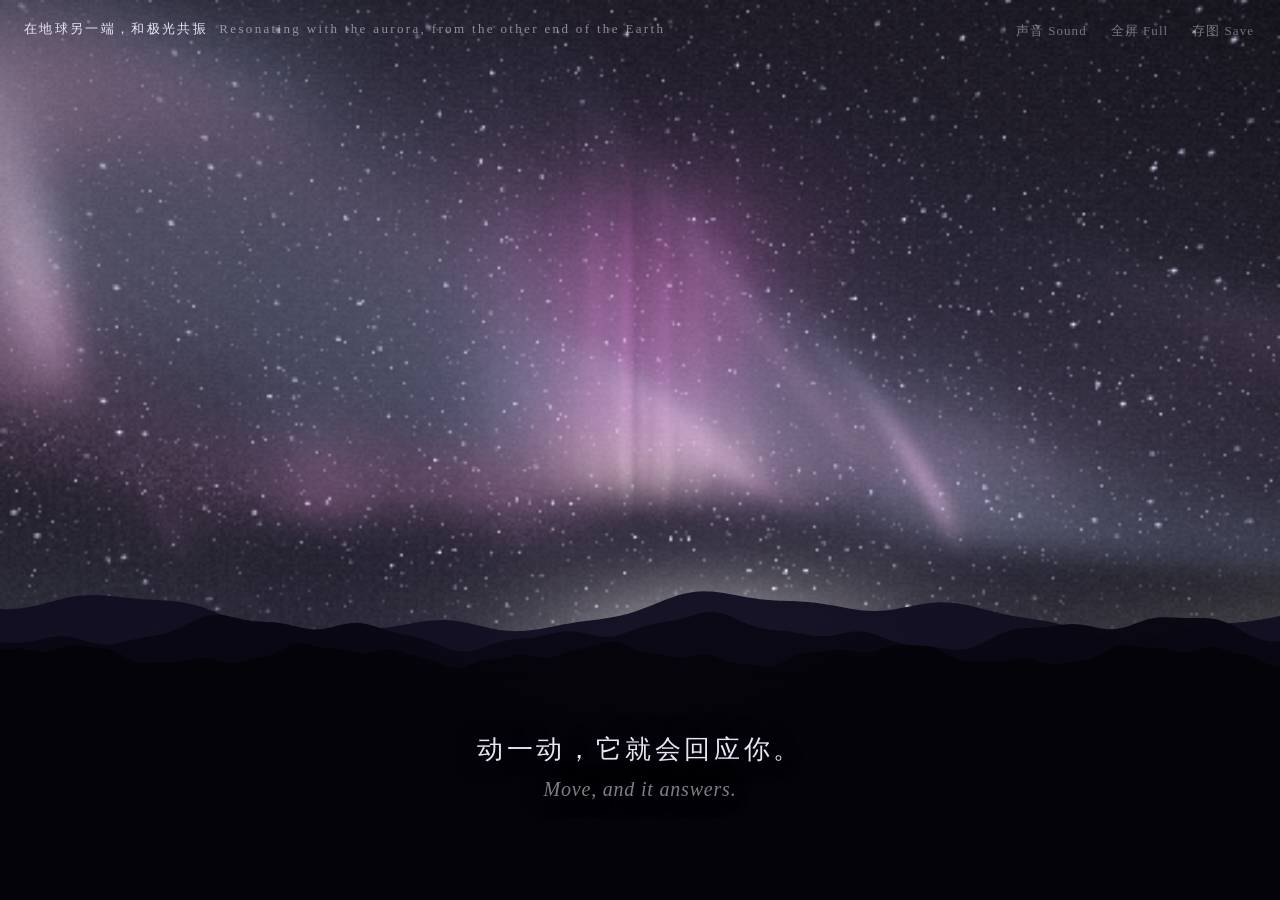
==== commit e5d18a47: "Art piece: dB-based microphone level with peak hold so normal speech registers" ====
--- a/tools/aurora-art.html
+++ b/tools/aurora-art.html
@@ -139,7 +139,7 @@
     navigator.mediaDevices.getUserMedia({ audio: { echoCancellation: false, noiseSuppression: false, autoGainControl: true } }).then(function (stream) {
       var Ctx = window.AudioContext || window.webkitAudioContext, ctx = new Ctx(), an = ctx.createAnalyser();
       an.fftSize = 1024; an.smoothingTimeConstant = .6; ctx.createMediaStreamSource(stream).connect(an);
-      mic = { stream: stream, ctx: ctx, an: an, buf: new Float32Array(an.fftSize), floor: .005, env: 0 };
+      mic = { stream: stream, ctx: ctx, an: an, buf: new Float32Array(an.fftSize), floor: -60, hold: 0, env: 0 };
       $('micBtn').setAttribute('aria-pressed', 'true');
       toast('轻声说话、哼一句、或者只是呼吸 · Whisper, hum, or simply breathe');
     }).catch(function () { toast('没有拿到麦克风，仍可用指针 · No microphone, pointer still works'); });
@@ -148,13 +148,18 @@
     if (!mic) return 0;
     mic.an.getFloatTimeDomainData(mic.buf);
     var sum = 0; for (var i = 0; i < mic.buf.length; i++) sum += mic.buf[i] * mic.buf[i];
-    var rms = Math.sqrt(sum / mic.buf.length);
-    // noise floor: follows quiet moments down quickly, creeps up very slowly, so speaking never raises it
-    mic.floor += (rms - mic.floor) * Math.min(dt * (rms < mic.floor ? 3 : .02), 1);
-    mic.floor = Math.min(mic.floor, .03);
-    var target = Math.min(1, Math.max(0, rms - mic.floor * 1.4 - .002) * 28);
-    // soft envelope: rises over ~1 s, falls over ~3 s
-    mic.env += (target - mic.env) * Math.min(dt * (target > mic.env ? 1.6 : .4), 1);
+    return micLevel(Math.sqrt(sum / mic.buf.length), dt);
+  }
+  // Level in dB above the room's noise floor, so a whisper and a breath both register.
+  function micLevel(rms, dt) {
+    var db = 20 * Math.log(Math.max(rms, 1e-5)) / Math.LN10;
+    // floor follows quiet moments down quickly and creeps up very slowly, so speaking does not raise it
+    mic.floor += (db - mic.floor) * Math.min(dt * (db < mic.floor ? 3 : .01), 1);
+    mic.floor = Math.max(-70, Math.min(-45, mic.floor));
+    var target = Math.max(0, Math.min(1, (db - mic.floor - 8) / 22));
+    // peak hold: the gaps between syllables should not drop the light
+    mic.hold = Math.max(target, mic.hold - dt * 1.2);
+    mic.env += (mic.hold - mic.env) * Math.min(dt * (mic.hold > mic.env ? 2.5 : .5), 1);
     return mic.env;
   }
 
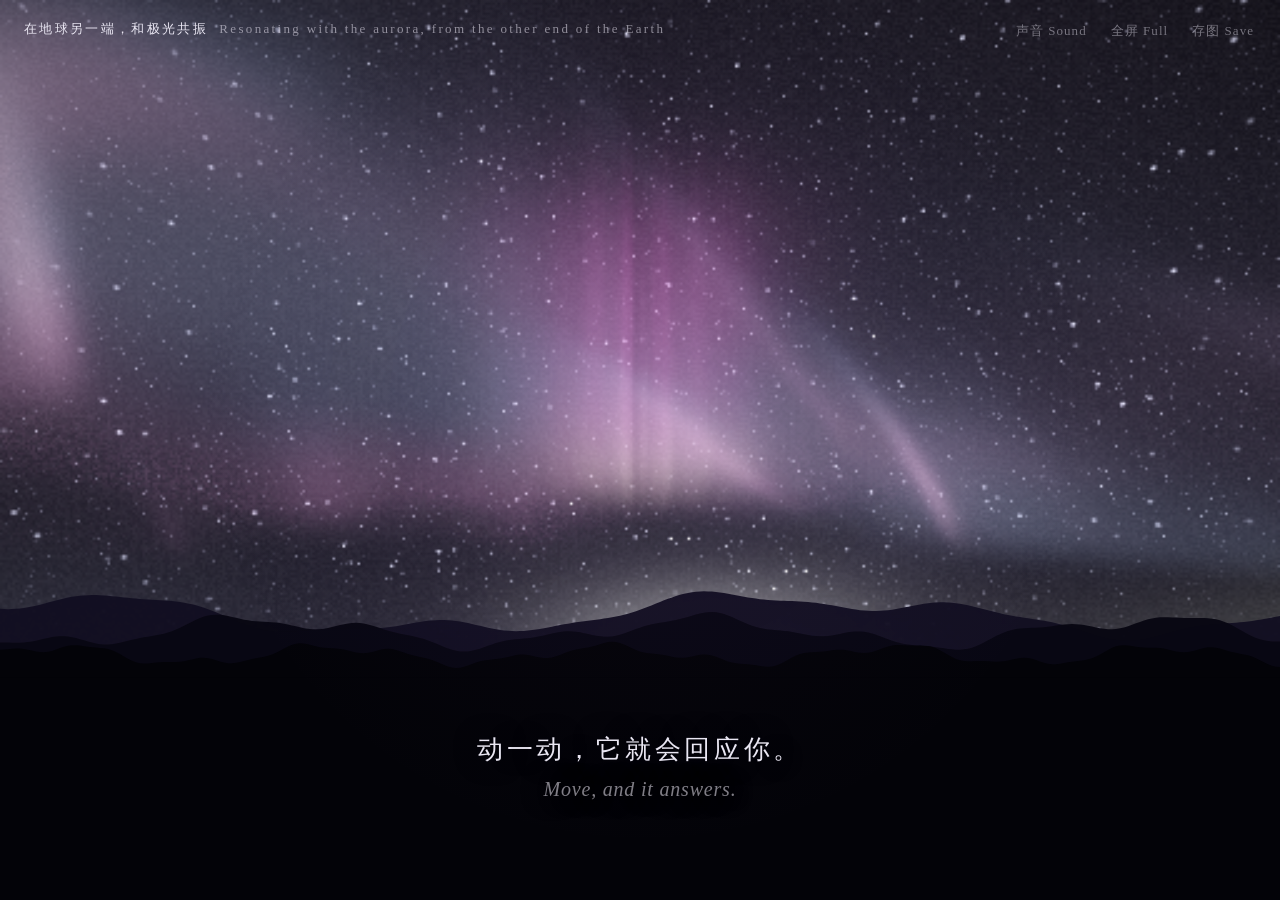
==== commit 21a1b585: "Art piece: calmer voice response (no AGC, voice no longer saturates brightness)" ====
--- a/tools/aurora-art.html
+++ b/tools/aurora-art.html
@@ -58,7 +58,7 @@
   var reduce = window.matchMedia && matchMedia('(prefers-reduced-motion: reduce)').matches;
   var test = /[?&]test\b/.test(location.search);   // ?test freezes the clock for screenshots
 
-  var FS = "#version 300 es\nprecision highp float;\nout vec4 o;\nuniform vec2 R, uMag;\nuniform float T, uYaw, uPitch, uTan, uPeak, uAct, uEye, uMagOn, uBurst, uBurstAge, uBurstX;\nuniform int uPal, uGround;\nuniform float uCore, uCoreX, uGrain, uVoice;\n\nconst float PI = 3.14159265;\n// per palette: low / mid / high altitude colours\nconst vec3 PL[12] = vec3[12](\n  vec3(1.0,1.0,.88), vec3(.99,.60,.86), vec3(.62,.78,1.0),   // photo (from reference image): yellow-white, pink, cyan-white\n  vec3(.95,.42,.80), vec3(.30,1.0,.48), vec3(.95,.22,.28),   // physical: N2 pink, O green, O red\n  vec3(.45,.72,1.0), vec3(.45,.95,.95), vec3(.66,.46,.95),   // ice\n  vec3(1.0,.55,.35), vec3(.98,.25,.38), vec3(.72,.22,.62));  // ember\nconst vec3 SZ[4] = vec3[4](vec3(.41,.37,.50), vec3(.03,.05,.13), vec3(.04,.07,.19), vec3(.09,.04,.12));\nconst vec3 SHZ[4] = vec3[4](vec3(.455,.435,.57), vec3(.10,.12,.24), vec3(.13,.19,.35), vec3(.23,.10,.20));\n\nfloat h11(float n){ return fract(sin(n*12.9898)*43758.5453); }\nfloat h21(vec2 p){ return fract(sin(dot(p,vec2(127.1,311.7)))*43758.5453); }\nfloat n1(float x){ float i=floor(x),f=fract(x); f=f*f*(3.-2.*f); return mix(h11(i),h11(i+1.),f); }\nfloat n2(vec2 p){ vec2 i=floor(p),f=fract(p); f=f*f*(3.-2.*f);\n  return mix(mix(h21(i),h21(i+vec2(1,0)),f.x),mix(h21(i+vec2(0,1)),h21(i+vec2(1,1)),f.x),f.y); }\nfloat fbm(vec2 p){ float s=0.,a=.5; for(int i=0;i<4;i++){ s+=a*n2(p); p=p*2.03+vec2(5.2,1.3); a*=.5; } return s; }\nfloat sst(float a,float b,float x){ float t=clamp((x-a)/(b-a),0.,1.); return t*t*(3.-2.*t); }\n\nvec3 emitCol(float h){\n  float wl=1.-sst(95.,115.,h), wm=sst(90.,105.,h)*(1.-sst(170.,250.,h)), wh=sst(150.,240.,h);\n  float s=max(wl+wm+wh,1e-3);\n  return (wl*PL[uPal*3]+wm*PL[uPal*3+1]+wh*PL[uPal*3+2])/s;\n}\n\n// Volumetric curtains: march through horizontal slabs between 88 and 330 km altitude.\n// Each curtain is a thin sheet whose centre line wanders, leans and twists with height.\nvec3 aurora(vec3 rd, float dither){\n  if(rd.y<.015) return vec3(0.);\n  const int N=24;\n  float h0=88., h1=330., dh=(h1-h0)/float(N);\n  float Tm=T*(.55+.7*uAct), ry=max(rd.y,.05);\n  float sgL=max(8.,uPeak*.11), sgH=max(28.,uPeak*.40);\n  vec3 acc=vec3(0.);\n  for(int i=0;i<N;i++){\n    float h=h0+(float(i)+dither)*dh;\n    float s=h/rd.y;\n    if(s>1500.) break;\n    float d=h-uPeak;\n    float sg=d<0.?sgL:sgH;\n    float prof=exp(-d*d/(2.*sg*sg))+.30*exp(-pow((h-uPeak-85.)/75.,2.));\n\n    {\n      vec2 qp=rd.xz*s;\n      float sx=34.+.16*(h-90.), sz=40.;\n      float dxc=qp.x-uCoreX, dzc=qp.y-(335.+40.*sin(Tm*.04));\n      float body=exp(-dxc*dxc/(2.*sx*sx))*exp(-dzc*dzc/(2.*sz*sz));\n      float rays2=.15+1.1*pow(n1(qp.x*.26+Tm*.28),1.6);\n      rays2=mix(1.,rays2,exp(-s*.0025));\n      float hp=sst(86.,108.,h)*(1.-.60*sst(210.,330.,h));\n      vec3 pc=mix(vec3(1.,.90,.80),vec3(.96,.34,.80),sst(92.,150.,h));\n      float base2=exp(-(h-92.)/16.);                         // bright, near-white foot of the pillar\n      float fadeP=exp(-s*.0011)*sst(.015,.14,rd.y);\n      acc+=(pc*(1.+1.1*base2))*body*rays2*hp*uCore*2.8*fadeP*(dh/ry)*.0072;\n    }\n    if(prof<.02) continue;\n    vec2 q=rd.xz*s;                       // km east, km north\n    float dens=0.;\n    for(int k=0;k<3;k++){\n      float fk=float(k);\n      float zc=250.+fk*150.\n        +85.*sin(q.x*.0058+fk*2.1+Tm*.07)\n        +50.*sin(q.x*.0125-fk*1.3-Tm*.10+(h-100.)*.006)\n        +120.*(n1(q.x*.0040+fk*9.+Tm*.035)-.5)\n        +(h-120.)*(.5*sin(fk*1.7+Tm*.05)+.12)            // lean: top leans away from the base\n        +40.*uAct*sin(q.x*.028+h*.022+Tm*.17+fk);       // twist with height\n      zc+=uVoice*55.*sin(q.x*.011-T*1.0+fk*1.7)*(.4+.6*sst(88.,260.,h));\n      zc+=uMagOn*.85*exp(-pow((q.x-uMag.x)/130.,2.))*(uMag.y-zc);      // cursor pulls the curtain\n      float bd=abs(q.x-uBurstX);\n      zc+=uBurst*38.*sin(bd*.02-uBurstAge*1.4)*exp(-bd*.003);          // substorm ripple\n      float dd=q.y-zc;\n      float w=9.+(h-100.)*.03+6.*n1(q.x*.02+fk*4.+Tm*.05);\n      float sheet=exp(-dd*dd/(2.*w*w))+.28*exp(-abs(dd)/(w*5.));\n      float rays=.35+pow(n1(q.x*.14+fk*17.+Tm*.25),1.6);\n      rays=mix(1.,rays,exp(-s*.0030));\n      float pat=sst(.22,.62,n1(q.x*.0046+fk*5.+Tm*.04));\n      dens+=sheet*rays*(.25+.95*pat)*(1.-.2*fk);\n    }\n    float densA=0.;\n    if(uPal==0){\n      float za=330.+q.x*.62+55.*sin(q.x*.004+Tm*.04)+(h-120.)*.25*sin(Tm*.03);\n      float da=q.y-za, wa=50.+(h-100.)*.05;\n      densA=0.6*(exp(-da*da/(2.*wa*wa))+.25*exp(-abs(da)/(wa*5.)))*(.55+.45*n1(q.x*.011+Tm*.03))*(.7+.3*n1(q.x*.12+Tm*.2));\n    }\n    dens*=1.+.7*uBurst*exp(-abs(q.x-uBurstX)*.003);\n    float fade=exp(-s*.0011)*sst(.015,.14,rd.y);\n    acc+=emitCol(h)*dens*prof*fade*(dh/ry)*.0072;\n    acc+=vec3(.70,.82,1.0)*densA*prof*fade*(dh/ry)*.0072;\n  }\n  return acc*(.16+1.2*uCore+.45*uVoice)*.8;\n}\n\nfloat stars(vec3 rd){\n  float lat=asin(clamp(rd.y,-1.,1.)), lon=atan(rd.z,rd.x), s=0.;\n  for(int k=0;k<2;k++){\n    float rows=k==0?260.:110.;\n    float fl=lat/(PI*.5)*rows, ri=floor(fl);\n    float cols=max(6.,floor(rows*4.*cos((ri+.5)/rows*PI*.5)));\n    float fc=(lon/(2.*PI)+.5)*cols, ci=floor(fc);\n    vec2 id=vec2(ri,ci)+float(k)*31.;\n    float r=h21(id);\n    if(r<(k==0?.17:.05)){\n      vec2 f=vec2(fract(fl),fract(fc))-vec2(.2+.6*h21(id+7.),.2+.6*h21(id+13.));\n      float tw=.7+.3*sin(T*1.6+r*90.);\n      s+=smoothstep(k==0?.27:.32,0.,length(f))*tw*(k==0?.8:1.2)*(.6+.8*h21(id+3.));\n    }\n  }\n  return s;\n}\n\nvec3 skyAt(vec3 rd, float dither){\n  float ty=clamp(rd.y,0.,1.);\n  vec3 base=mix(SHZ[uPal],SZ[uPal],pow(ty,.55))*mix(1.,.10,uEye)*.42;\n  vec3 au=aurora(rd,dither);\n  au=1.-exp(-au*1.15);\n  au=mix(au,vec3(dot(au,vec3(.33)))*vec3(.70,1.,.85)*.75,uEye*.85);\n  float st=stars(rd);\n  vec3 c=1.-(1.-base)*(1.-au);\n  if(uPal==0){\n    float az=atan(rd.x,rd.z);\n    float lowE=1.-sst(0.,.30,rd.y);\n    float g1=exp(-pow((az-.12)/.30,2.))*lowE*lowE;\n    float g2=exp(-pow((az-1.0)/.34,2.))*(1.-sst(0.,.14,rd.y));\n    float g3=exp(-pow((az+.95)/.45,2.))*lowE*lowE*.35;\n    vec3 glw=(vec3(.99,1.,.96)*g1*1.25+vec3(.93,.97,.82)*g2*.8+vec3(.78,.84,.98)*g3)*(.55+.45*uAct)*mix(1.,.15,uEye)*.5;\n    c=1.-(1.-c)*(1.-glw);\n  }\n  float la=dot(au,vec3(.33));\n  c+=vec3(.92,.94,1.)*st*(1.-clamp(la*1.4,0.,.9))*mix(.9,.4,uEye)*(.35+.65*sst(0.,.2,rd.y));\n  return c;\n}\n\nvec3 seaNormal(vec2 p,float dist){\n  float t=T*.5;\n  vec2 q=p*.35+vec2(t*.2,0.);\n  float e=.05;\n  float c0=fbm(q)+.4*fbm(p*1.2-vec2(0.,t*.35));\n  float cx=fbm(q+vec2(e,0.))+.4*fbm((p+vec2(e,0.))*1.2-vec2(0.,t*.35));\n  float cz=fbm(q+vec2(0.,e))+.4*fbm((p+vec2(0.,e))*1.2-vec2(0.,t*.35));\n  float k=(.9*exp(-dist*.025)+.05)/e*.25;\n  return normalize(vec3(-(cx-c0)*k,1.,-(cz-c0)*k));\n}\n\nvoid main(){\n  vec2 p=(2.*gl_FragCoord.xy-R)/R.y;\n  vec3 rc=normalize(vec3(p*uTan,1.));\n  float cp=cos(uPitch), sp=sin(uPitch), cy=cos(uYaw), sy=sin(uYaw);\n  vec3 r1=vec3(rc.x, rc.y*cp+rc.z*sp, rc.z*cp-rc.y*sp);\n  vec3 rd=vec3(r1.x*cy+r1.z*sy, r1.y, r1.z*cy-r1.x*sy);\n  float dither=h21(gl_FragCoord.xy+fract(T)*13.);\n  float expo=mix(1.,.30,uEye);\n  vec3 hz=SHZ[uPal]*mix(1.,.10,uEye);\n  vec3 col;\n\n  if(rd.y>=0.||uGround==2){\n    col=skyAt(vec3(rd.x,abs(rd.y),rd.z),dither);\n  } else if(uGround==0){\n    float t=1.7/(-rd.y); vec2 g=rd.xz*t;\n    float dfar=exp(-t*.03);\n    float bump=.5+(fbm(g*.55)*.7+n2(g*3.1)*.3*dfar-.5)*(.35+.65*dfar);\n    vec3 shade=mix(vec3(.34,.33,.41),vec3(.55,.53,.62),sst(.25,.75,bump));\n    float rx=g.x-(1.5+.0009*g.y*g.y);\n    float road=smoothstep(2.8,2.2,abs(rx));\n    float track=exp(-pow((abs(rx)-1.)/.28,2.));\n    shade=mix(shade,shade*.84*(1.-.22*track),road);\n    shade*=1.-.18*exp(-pow((abs(rx)-2.9)/.5,2.));\n    vec2 sc=floor(g*38.);\n    float spk=step(.992,h21(sc))*(.5+.5*sin(T*3.+h21(sc+3.)*30.));\n    vec3 amb=mix(SHZ[uPal],PL[uPal*3+1],.25);\n    float lum=dot(amb,vec3(.33));\n    shade*=mix(vec3(1.),amb/max(max(amb.r,amb.g),amb.b),.55)*clamp(lum/.60,.22,1.25)*(.8+.35*uAct);\n    shade+=spk*vec3(.9,.95,1.)*exp(-t*.04)*.5;\n    col=mix(shade*expo,hz,1.-exp(-t*.010));\n  } else {\n    float t=2./(-rd.y); vec2 g=rd.xz*t;\n    vec3 n=seaNormal(g,t);\n    vec3 r=reflect(rd,n); r.y=abs(r.y)+.015;\n    vec3 rf=skyAt(normalize(r),dither);\n    float cosT=clamp(dot(-rd,n),0.,1.);\n    float F=.03+.97*pow(1.-cosT,5.);\n    vec3 body=vec3(.03,.05,.09)*(.4+dot(SHZ[uPal],vec3(1.)))*mix(1.,.3,uEye);\n    col=mix(body,rf,clamp(F*1.05,0.,1.));\n    col=mix(col,hz,1.-exp(-t*.006));\n  }\n  vec2 vq=gl_FragCoord.xy/R-.5;\n  col*=1.-.75*dot(vq,vq);\n  col=mix(col,col*col*(3.-2.*col),.35);\n  float gn=h21(gl_FragCoord.xy+fract(T*7.)*91.)-.5;\n  col+=gn*uGrain*(.35+.65*(1.-dot(clamp(col,0.,1.),vec3(.33))));\n  o=vec4(clamp(col,0.,1.),1.);\n}\n";
+  var FS = "#version 300 es\nprecision highp float;\nout vec4 o;\nuniform vec2 R, uMag;\nuniform float T, uYaw, uPitch, uTan, uPeak, uAct, uEye, uMagOn, uBurst, uBurstAge, uBurstX;\nuniform int uPal, uGround;\nuniform float uCore, uCoreX, uGrain, uVoice;\n\nconst float PI = 3.14159265;\n// per palette: low / mid / high altitude colours\nconst vec3 PL[12] = vec3[12](\n  vec3(1.0,1.0,.88), vec3(.99,.60,.86), vec3(.62,.78,1.0),   // photo (from reference image): yellow-white, pink, cyan-white\n  vec3(.95,.42,.80), vec3(.30,1.0,.48), vec3(.95,.22,.28),   // physical: N2 pink, O green, O red\n  vec3(.45,.72,1.0), vec3(.45,.95,.95), vec3(.66,.46,.95),   // ice\n  vec3(1.0,.55,.35), vec3(.98,.25,.38), vec3(.72,.22,.62));  // ember\nconst vec3 SZ[4] = vec3[4](vec3(.41,.37,.50), vec3(.03,.05,.13), vec3(.04,.07,.19), vec3(.09,.04,.12));\nconst vec3 SHZ[4] = vec3[4](vec3(.455,.435,.57), vec3(.10,.12,.24), vec3(.13,.19,.35), vec3(.23,.10,.20));\n\nfloat h11(float n){ return fract(sin(n*12.9898)*43758.5453); }\nfloat h21(vec2 p){ return fract(sin(dot(p,vec2(127.1,311.7)))*43758.5453); }\nfloat n1(float x){ float i=floor(x),f=fract(x); f=f*f*(3.-2.*f); return mix(h11(i),h11(i+1.),f); }\nfloat n2(vec2 p){ vec2 i=floor(p),f=fract(p); f=f*f*(3.-2.*f);\n  return mix(mix(h21(i),h21(i+vec2(1,0)),f.x),mix(h21(i+vec2(0,1)),h21(i+vec2(1,1)),f.x),f.y); }\nfloat fbm(vec2 p){ float s=0.,a=.5; for(int i=0;i<4;i++){ s+=a*n2(p); p=p*2.03+vec2(5.2,1.3); a*=.5; } return s; }\nfloat sst(float a,float b,float x){ float t=clamp((x-a)/(b-a),0.,1.); return t*t*(3.-2.*t); }\n\nvec3 emitCol(float h){\n  float wl=1.-sst(95.,115.,h), wm=sst(90.,105.,h)*(1.-sst(170.,250.,h)), wh=sst(150.,240.,h);\n  float s=max(wl+wm+wh,1e-3);\n  return (wl*PL[uPal*3]+wm*PL[uPal*3+1]+wh*PL[uPal*3+2])/s;\n}\n\n// Volumetric curtains: march through horizontal slabs between 88 and 330 km altitude.\n// Each curtain is a thin sheet whose centre line wanders, leans and twists with height.\nvec3 aurora(vec3 rd, float dither){\n  if(rd.y<.015) return vec3(0.);\n  const int N=24;\n  float h0=88., h1=330., dh=(h1-h0)/float(N);\n  float Tm=T*(.55+.7*uAct), ry=max(rd.y,.05);\n  float sgL=max(8.,uPeak*.11), sgH=max(28.,uPeak*.40);\n  vec3 acc=vec3(0.);\n  for(int i=0;i<N;i++){\n    float h=h0+(float(i)+dither)*dh;\n    float s=h/rd.y;\n    if(s>1500.) break;\n    float d=h-uPeak;\n    float sg=d<0.?sgL:sgH;\n    float prof=exp(-d*d/(2.*sg*sg))+.30*exp(-pow((h-uPeak-85.)/75.,2.));\n\n    {\n      vec2 qp=rd.xz*s;\n      float sx=34.+.16*(h-90.), sz=40.;\n      float dxc=qp.x-uCoreX, dzc=qp.y-(335.+40.*sin(Tm*.04));\n      float body=exp(-dxc*dxc/(2.*sx*sx))*exp(-dzc*dzc/(2.*sz*sz));\n      float rays2=.15+1.1*pow(n1(qp.x*.26+Tm*.28),1.6);\n      rays2=mix(1.,rays2,exp(-s*.0025));\n      float hp=sst(86.,108.,h)*(1.-.60*sst(210.,330.,h));\n      vec3 pc=mix(vec3(1.,.90,.80),vec3(.96,.34,.80),sst(92.,150.,h));\n      float base2=exp(-(h-92.)/16.);                         // bright, near-white foot of the pillar\n      float fadeP=exp(-s*.0011)*sst(.015,.14,rd.y);\n      acc+=(pc*(1.+1.1*base2))*body*rays2*hp*uCore*2.8*fadeP*(dh/ry)*.0072;\n    }\n    if(prof<.02) continue;\n    vec2 q=rd.xz*s;                       // km east, km north\n    float dens=0.;\n    for(int k=0;k<3;k++){\n      float fk=float(k);\n      float zc=250.+fk*150.\n        +85.*sin(q.x*.0058+fk*2.1+Tm*.07)\n        +50.*sin(q.x*.0125-fk*1.3-Tm*.10+(h-100.)*.006)\n        +120.*(n1(q.x*.0040+fk*9.+Tm*.035)-.5)\n        +(h-120.)*(.5*sin(fk*1.7+Tm*.05)+.12)            // lean: top leans away from the base\n        +40.*uAct*sin(q.x*.028+h*.022+Tm*.17+fk);       // twist with height\n      zc+=uVoice*55.*sin(q.x*.011-T*1.0+fk*1.7)*(.4+.6*sst(88.,260.,h));\n      zc+=uMagOn*.85*exp(-pow((q.x-uMag.x)/130.,2.))*(uMag.y-zc);      // cursor pulls the curtain\n      float bd=abs(q.x-uBurstX);\n      zc+=uBurst*38.*sin(bd*.02-uBurstAge*1.4)*exp(-bd*.003);          // substorm ripple\n      float dd=q.y-zc;\n      float w=9.+(h-100.)*.03+6.*n1(q.x*.02+fk*4.+Tm*.05);\n      float sheet=exp(-dd*dd/(2.*w*w))+.28*exp(-abs(dd)/(w*5.));\n      float rays=.35+pow(n1(q.x*.14+fk*17.+Tm*.25),1.6);\n      rays=mix(1.,rays,exp(-s*.0030));\n      float pat=sst(.22,.62,n1(q.x*.0046+fk*5.+Tm*.04));\n      dens+=sheet*rays*(.25+.95*pat)*(1.-.2*fk);\n    }\n    float densA=0.;\n    if(uPal==0){\n      float za=330.+q.x*.62+55.*sin(q.x*.004+Tm*.04)+(h-120.)*.25*sin(Tm*.03);\n      float da=q.y-za, wa=50.+(h-100.)*.05;\n      densA=0.6*(exp(-da*da/(2.*wa*wa))+.25*exp(-abs(da)/(wa*5.)))*(.55+.45*n1(q.x*.011+Tm*.03))*(.7+.3*n1(q.x*.12+Tm*.2));\n    }\n    dens*=1.+.7*uBurst*exp(-abs(q.x-uBurstX)*.003);\n    float fade=exp(-s*.0011)*sst(.015,.14,rd.y);\n    acc+=emitCol(h)*dens*prof*fade*(dh/ry)*.0072;\n    acc+=vec3(.70,.82,1.0)*densA*prof*fade*(dh/ry)*.0072;\n  }\n  return acc*(.16+1.2*uCore+.2*uVoice)*.8;\n}\n\nfloat stars(vec3 rd){\n  float lat=asin(clamp(rd.y,-1.,1.)), lon=atan(rd.z,rd.x), s=0.;\n  for(int k=0;k<2;k++){\n    float rows=k==0?260.:110.;\n    float fl=lat/(PI*.5)*rows, ri=floor(fl);\n    float cols=max(6.,floor(rows*4.*cos((ri+.5)/rows*PI*.5)));\n    float fc=(lon/(2.*PI)+.5)*cols, ci=floor(fc);\n    vec2 id=vec2(ri,ci)+float(k)*31.;\n    float r=h21(id);\n    if(r<(k==0?.17:.05)){\n      vec2 f=vec2(fract(fl),fract(fc))-vec2(.2+.6*h21(id+7.),.2+.6*h21(id+13.));\n      float tw=.7+.3*sin(T*1.6+r*90.);\n      s+=smoothstep(k==0?.27:.32,0.,length(f))*tw*(k==0?.8:1.2)*(.6+.8*h21(id+3.));\n    }\n  }\n  return s;\n}\n\nvec3 skyAt(vec3 rd, float dither){\n  float ty=clamp(rd.y,0.,1.);\n  vec3 base=mix(SHZ[uPal],SZ[uPal],pow(ty,.55))*mix(1.,.10,uEye)*.42;\n  vec3 au=aurora(rd,dither);\n  au=1.-exp(-au*1.15);\n  au=mix(au,vec3(dot(au,vec3(.33)))*vec3(.70,1.,.85)*.75,uEye*.85);\n  float st=stars(rd);\n  vec3 c=1.-(1.-base)*(1.-au);\n  if(uPal==0){\n    float az=atan(rd.x,rd.z);\n    float lowE=1.-sst(0.,.30,rd.y);\n    float g1=exp(-pow((az-.12)/.30,2.))*lowE*lowE;\n    float g2=exp(-pow((az-1.0)/.34,2.))*(1.-sst(0.,.14,rd.y));\n    float g3=exp(-pow((az+.95)/.45,2.))*lowE*lowE*.35;\n    vec3 glw=(vec3(.99,1.,.96)*g1*1.25+vec3(.93,.97,.82)*g2*.8+vec3(.78,.84,.98)*g3)*(.55+.45*uAct)*mix(1.,.15,uEye)*.5;\n    c=1.-(1.-c)*(1.-glw);\n  }\n  float la=dot(au,vec3(.33));\n  c+=vec3(.92,.94,1.)*st*(1.-clamp(la*1.4,0.,.9))*mix(.9,.4,uEye)*(.35+.65*sst(0.,.2,rd.y));\n  return c;\n}\n\nvec3 seaNormal(vec2 p,float dist){\n  float t=T*.5;\n  vec2 q=p*.35+vec2(t*.2,0.);\n  float e=.05;\n  float c0=fbm(q)+.4*fbm(p*1.2-vec2(0.,t*.35));\n  float cx=fbm(q+vec2(e,0.))+.4*fbm((p+vec2(e,0.))*1.2-vec2(0.,t*.35));\n  float cz=fbm(q+vec2(0.,e))+.4*fbm((p+vec2(0.,e))*1.2-vec2(0.,t*.35));\n  float k=(.9*exp(-dist*.025)+.05)/e*.25;\n  return normalize(vec3(-(cx-c0)*k,1.,-(cz-c0)*k));\n}\n\nvoid main(){\n  vec2 p=(2.*gl_FragCoord.xy-R)/R.y;\n  vec3 rc=normalize(vec3(p*uTan,1.));\n  float cp=cos(uPitch), sp=sin(uPitch), cy=cos(uYaw), sy=sin(uYaw);\n  vec3 r1=vec3(rc.x, rc.y*cp+rc.z*sp, rc.z*cp-rc.y*sp);\n  vec3 rd=vec3(r1.x*cy+r1.z*sy, r1.y, r1.z*cy-r1.x*sy);\n  float dither=h21(gl_FragCoord.xy+fract(T)*13.);\n  float expo=mix(1.,.30,uEye);\n  vec3 hz=SHZ[uPal]*mix(1.,.10,uEye);\n  vec3 col;\n\n  if(rd.y>=0.||uGround==2){\n    col=skyAt(vec3(rd.x,abs(rd.y),rd.z),dither);\n  } else if(uGround==0){\n    float t=1.7/(-rd.y); vec2 g=rd.xz*t;\n    float dfar=exp(-t*.03);\n    float bump=.5+(fbm(g*.55)*.7+n2(g*3.1)*.3*dfar-.5)*(.35+.65*dfar);\n    vec3 shade=mix(vec3(.34,.33,.41),vec3(.55,.53,.62),sst(.25,.75,bump));\n    float rx=g.x-(1.5+.0009*g.y*g.y);\n    float road=smoothstep(2.8,2.2,abs(rx));\n    float track=exp(-pow((abs(rx)-1.)/.28,2.));\n    shade=mix(shade,shade*.84*(1.-.22*track),road);\n    shade*=1.-.18*exp(-pow((abs(rx)-2.9)/.5,2.));\n    vec2 sc=floor(g*38.);\n    float spk=step(.992,h21(sc))*(.5+.5*sin(T*3.+h21(sc+3.)*30.));\n    vec3 amb=mix(SHZ[uPal],PL[uPal*3+1],.25);\n    float lum=dot(amb,vec3(.33));\n    shade*=mix(vec3(1.),amb/max(max(amb.r,amb.g),amb.b),.55)*clamp(lum/.60,.22,1.25)*(.8+.35*uAct);\n    shade+=spk*vec3(.9,.95,1.)*exp(-t*.04)*.5;\n    col=mix(shade*expo,hz,1.-exp(-t*.010));\n  } else {\n    float t=2./(-rd.y); vec2 g=rd.xz*t;\n    vec3 n=seaNormal(g,t);\n    vec3 r=reflect(rd,n); r.y=abs(r.y)+.015;\n    vec3 rf=skyAt(normalize(r),dither);\n    float cosT=clamp(dot(-rd,n),0.,1.);\n    float F=.03+.97*pow(1.-cosT,5.);\n    vec3 body=vec3(.03,.05,.09)*(.4+dot(SHZ[uPal],vec3(1.)))*mix(1.,.3,uEye);\n    col=mix(body,rf,clamp(F*1.05,0.,1.));\n    col=mix(col,hz,1.-exp(-t*.006));\n  }\n  vec2 vq=gl_FragCoord.xy/R-.5;\n  col*=1.-.75*dot(vq,vq);\n  col=mix(col,col*col*(3.-2.*col),.35);\n  float gn=h21(gl_FragCoord.xy+fract(T*7.)*91.)-.5;\n  col+=gn*uGrain*(.35+.65*(1.-dot(clamp(col,0.,1.),vec3(.33))));\n  o=vec4(clamp(col,0.,1.),1.);\n}\n";
   var VS = '#version 300 es\nin vec2 a; void main(){ gl_Position = vec4(a,0.,1.); }';
 
   var cv = $('art'), ov = $('over'), ox = ov.getContext('2d');
@@ -136,7 +136,7 @@
   $('micBtn').addEventListener('click', function () {
     if (mic) { micOff(); toast('声音已关闭 · Sound off'); return; }
     if (!navigator.mediaDevices || !navigator.mediaDevices.getUserMedia) { toast('此设备不支持麦克风 · Microphone unavailable'); return; }
-    navigator.mediaDevices.getUserMedia({ audio: { echoCancellation: false, noiseSuppression: false, autoGainControl: true } }).then(function (stream) {
+    navigator.mediaDevices.getUserMedia({ audio: { echoCancellation: false, noiseSuppression: false, autoGainControl: false } }).then(function (stream) {
       var Ctx = window.AudioContext || window.webkitAudioContext, ctx = new Ctx(), an = ctx.createAnalyser();
       an.fftSize = 1024; an.smoothingTimeConstant = .6; ctx.createMediaStreamSource(stream).connect(an);
       mic = { stream: stream, ctx: ctx, an: an, buf: new Float32Array(an.fftSize), floor: -60, hold: 0, env: 0 };
@@ -156,7 +156,7 @@
     // floor follows quiet moments down quickly and creeps up very slowly, so speaking does not raise it
     mic.floor += (db - mic.floor) * Math.min(dt * (db < mic.floor ? 3 : .01), 1);
     mic.floor = Math.max(-70, Math.min(-45, mic.floor));
-    var target = Math.max(0, Math.min(1, (db - mic.floor - 8) / 22));
+    var target = Math.max(0, Math.min(1, (db - mic.floor - 10) / 35));
     // peak hold: the gaps between syllables should not drop the light
     mic.hold = Math.max(target, mic.hold - dt * 1.2);
     mic.env += (mic.hold - mic.env) * Math.min(dt * (mic.hold > mic.env ? 2.5 : .5), 1);
@@ -240,7 +240,7 @@
     if (test && TV !== null) micIn = TV;
     $('micDot').style.opacity = mic || TV !== null ? (.25 + .75 * micIn).toFixed(2) : 0;
     // life: movement and sound feed it, stillness lets it fade
-    S.life = Math.max(.07, Math.min(1, S.life + S.kick * .55 + micIn * dt * .9 - dt * .065));
+    S.life = Math.max(.07, Math.min(1, S.life + S.kick * .55 + micIn * dt * .2 - dt * .065));
     S.kick = 0;
 
     var want = 0;
@@ -255,12 +255,12 @@
 
     gl.uniform2f(U.R, cv.width, cv.height); gl.uniform1f(U.T, S.time);
     gl.uniform1f(U.uYaw, CAM.yaw); gl.uniform1f(U.uPitch, CAM.pitch); gl.uniform1f(U.uTan, Math.tan(CAM.fov / 2));
-    gl.uniform1f(U.uPeak, PEAK); gl.uniform1f(U.uAct, .15 + 1.0 * S.life + .5 * micIn); gl.uniform1f(U.uVoice, micIn);
+    gl.uniform1f(U.uPeak, PEAK); gl.uniform1f(U.uAct, .15 + 1.0 * S.life + .25 * micIn); gl.uniform1f(U.uVoice, micIn);
     gl.uniform1f(U.uEye, 0);
     gl.uniform2f(U.uMag, S.mag[0], S.mag[1]); gl.uniform1f(U.uMagOn, S.magOn);
     gl.uniform1f(U.uBurst, amp); gl.uniform1f(U.uBurstAge, S.burstAge); gl.uniform1f(U.uBurstX, S.burstX);
     gl.uniform1i(U.uPal, 0); gl.uniform1i(U.uGround, 2);
-    gl.uniform1f(U.uCore, Math.pow(S.life, 1.3) * (1 + .3 * micIn)); gl.uniform1f(U.uCoreX, S.coreX); gl.uniform1f(U.uGrain, .05);
+    gl.uniform1f(U.uCore, Math.pow(S.life, 1.3) * (1 + .12 * micIn)); gl.uniform1f(U.uCoreX, S.coreX); gl.uniform1f(U.uGrain, .05);
     gl.drawArrays(gl.TRIANGLE_STRIP, 0, 4);
     drawOverlay(W, H, d);
   }
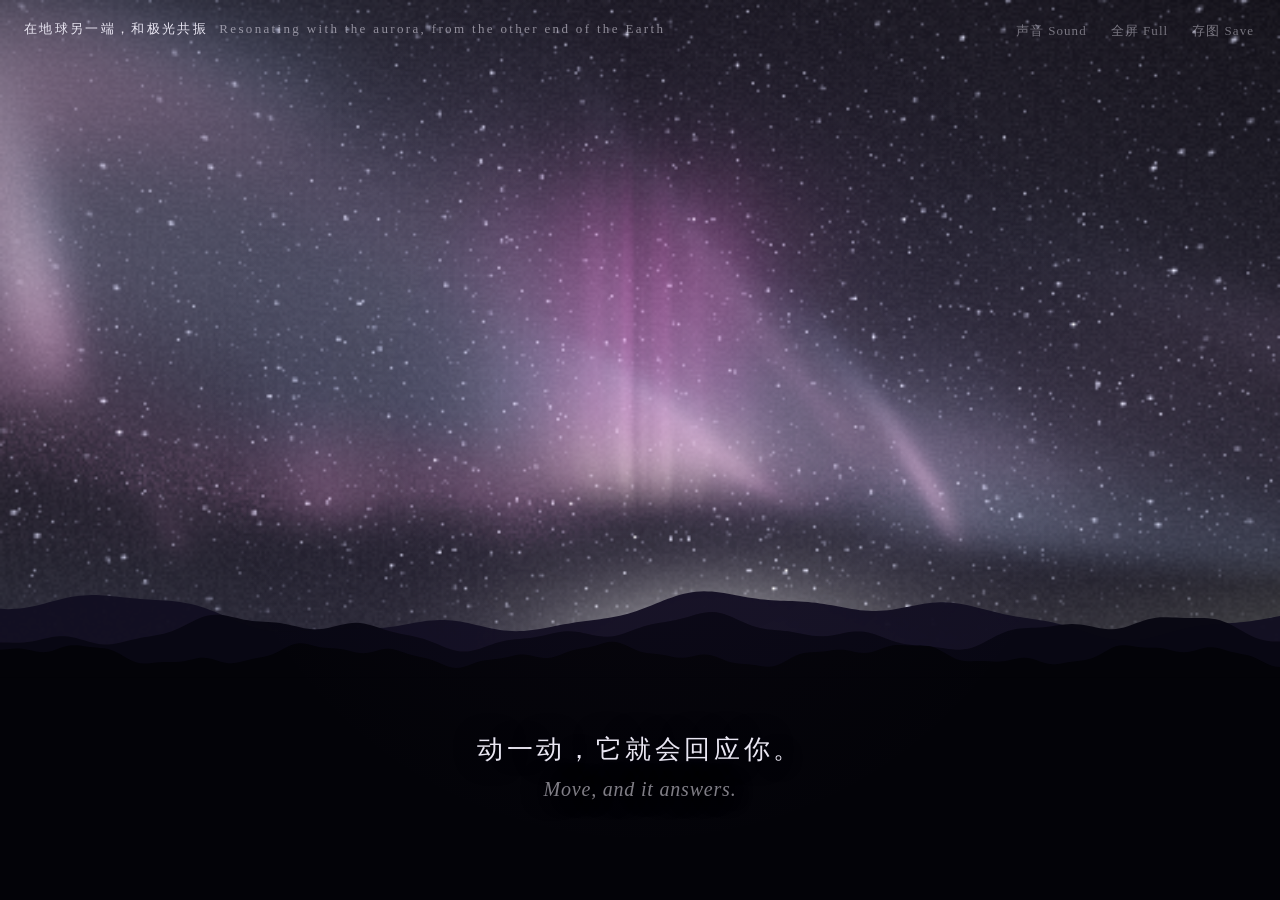
==== commit e5c55ffa: "Art piece: restore voice response, add ?debug readout for microphone calibration" ====
--- a/tools/aurora-art.html
+++ b/tools/aurora-art.html
@@ -58,7 +58,7 @@
   var reduce = window.matchMedia && matchMedia('(prefers-reduced-motion: reduce)').matches;
   var test = /[?&]test\b/.test(location.search);   // ?test freezes the clock for screenshots
 
-  var FS = "#version 300 es\nprecision highp float;\nout vec4 o;\nuniform vec2 R, uMag;\nuniform float T, uYaw, uPitch, uTan, uPeak, uAct, uEye, uMagOn, uBurst, uBurstAge, uBurstX;\nuniform int uPal, uGround;\nuniform float uCore, uCoreX, uGrain, uVoice;\n\nconst float PI = 3.14159265;\n// per palette: low / mid / high altitude colours\nconst vec3 PL[12] = vec3[12](\n  vec3(1.0,1.0,.88), vec3(.99,.60,.86), vec3(.62,.78,1.0),   // photo (from reference image): yellow-white, pink, cyan-white\n  vec3(.95,.42,.80), vec3(.30,1.0,.48), vec3(.95,.22,.28),   // physical: N2 pink, O green, O red\n  vec3(.45,.72,1.0), vec3(.45,.95,.95), vec3(.66,.46,.95),   // ice\n  vec3(1.0,.55,.35), vec3(.98,.25,.38), vec3(.72,.22,.62));  // ember\nconst vec3 SZ[4] = vec3[4](vec3(.41,.37,.50), vec3(.03,.05,.13), vec3(.04,.07,.19), vec3(.09,.04,.12));\nconst vec3 SHZ[4] = vec3[4](vec3(.455,.435,.57), vec3(.10,.12,.24), vec3(.13,.19,.35), vec3(.23,.10,.20));\n\nfloat h11(float n){ return fract(sin(n*12.9898)*43758.5453); }\nfloat h21(vec2 p){ return fract(sin(dot(p,vec2(127.1,311.7)))*43758.5453); }\nfloat n1(float x){ float i=floor(x),f=fract(x); f=f*f*(3.-2.*f); return mix(h11(i),h11(i+1.),f); }\nfloat n2(vec2 p){ vec2 i=floor(p),f=fract(p); f=f*f*(3.-2.*f);\n  return mix(mix(h21(i),h21(i+vec2(1,0)),f.x),mix(h21(i+vec2(0,1)),h21(i+vec2(1,1)),f.x),f.y); }\nfloat fbm(vec2 p){ float s=0.,a=.5; for(int i=0;i<4;i++){ s+=a*n2(p); p=p*2.03+vec2(5.2,1.3); a*=.5; } return s; }\nfloat sst(float a,float b,float x){ float t=clamp((x-a)/(b-a),0.,1.); return t*t*(3.-2.*t); }\n\nvec3 emitCol(float h){\n  float wl=1.-sst(95.,115.,h), wm=sst(90.,105.,h)*(1.-sst(170.,250.,h)), wh=sst(150.,240.,h);\n  float s=max(wl+wm+wh,1e-3);\n  return (wl*PL[uPal*3]+wm*PL[uPal*3+1]+wh*PL[uPal*3+2])/s;\n}\n\n// Volumetric curtains: march through horizontal slabs between 88 and 330 km altitude.\n// Each curtain is a thin sheet whose centre line wanders, leans and twists with height.\nvec3 aurora(vec3 rd, float dither){\n  if(rd.y<.015) return vec3(0.);\n  const int N=24;\n  float h0=88., h1=330., dh=(h1-h0)/float(N);\n  float Tm=T*(.55+.7*uAct), ry=max(rd.y,.05);\n  float sgL=max(8.,uPeak*.11), sgH=max(28.,uPeak*.40);\n  vec3 acc=vec3(0.);\n  for(int i=0;i<N;i++){\n    float h=h0+(float(i)+dither)*dh;\n    float s=h/rd.y;\n    if(s>1500.) break;\n    float d=h-uPeak;\n    float sg=d<0.?sgL:sgH;\n    float prof=exp(-d*d/(2.*sg*sg))+.30*exp(-pow((h-uPeak-85.)/75.,2.));\n\n    {\n      vec2 qp=rd.xz*s;\n      float sx=34.+.16*(h-90.), sz=40.;\n      float dxc=qp.x-uCoreX, dzc=qp.y-(335.+40.*sin(Tm*.04));\n      float body=exp(-dxc*dxc/(2.*sx*sx))*exp(-dzc*dzc/(2.*sz*sz));\n      float rays2=.15+1.1*pow(n1(qp.x*.26+Tm*.28),1.6);\n      rays2=mix(1.,rays2,exp(-s*.0025));\n      float hp=sst(86.,108.,h)*(1.-.60*sst(210.,330.,h));\n      vec3 pc=mix(vec3(1.,.90,.80),vec3(.96,.34,.80),sst(92.,150.,h));\n      float base2=exp(-(h-92.)/16.);                         // bright, near-white foot of the pillar\n      float fadeP=exp(-s*.0011)*sst(.015,.14,rd.y);\n      acc+=(pc*(1.+1.1*base2))*body*rays2*hp*uCore*2.8*fadeP*(dh/ry)*.0072;\n    }\n    if(prof<.02) continue;\n    vec2 q=rd.xz*s;                       // km east, km north\n    float dens=0.;\n    for(int k=0;k<3;k++){\n      float fk=float(k);\n      float zc=250.+fk*150.\n        +85.*sin(q.x*.0058+fk*2.1+Tm*.07)\n        +50.*sin(q.x*.0125-fk*1.3-Tm*.10+(h-100.)*.006)\n        +120.*(n1(q.x*.0040+fk*9.+Tm*.035)-.5)\n        +(h-120.)*(.5*sin(fk*1.7+Tm*.05)+.12)            // lean: top leans away from the base\n        +40.*uAct*sin(q.x*.028+h*.022+Tm*.17+fk);       // twist with height\n      zc+=uVoice*55.*sin(q.x*.011-T*1.0+fk*1.7)*(.4+.6*sst(88.,260.,h));\n      zc+=uMagOn*.85*exp(-pow((q.x-uMag.x)/130.,2.))*(uMag.y-zc);      // cursor pulls the curtain\n      float bd=abs(q.x-uBurstX);\n      zc+=uBurst*38.*sin(bd*.02-uBurstAge*1.4)*exp(-bd*.003);          // substorm ripple\n      float dd=q.y-zc;\n      float w=9.+(h-100.)*.03+6.*n1(q.x*.02+fk*4.+Tm*.05);\n      float sheet=exp(-dd*dd/(2.*w*w))+.28*exp(-abs(dd)/(w*5.));\n      float rays=.35+pow(n1(q.x*.14+fk*17.+Tm*.25),1.6);\n      rays=mix(1.,rays,exp(-s*.0030));\n      float pat=sst(.22,.62,n1(q.x*.0046+fk*5.+Tm*.04));\n      dens+=sheet*rays*(.25+.95*pat)*(1.-.2*fk);\n    }\n    float densA=0.;\n    if(uPal==0){\n      float za=330.+q.x*.62+55.*sin(q.x*.004+Tm*.04)+(h-120.)*.25*sin(Tm*.03);\n      float da=q.y-za, wa=50.+(h-100.)*.05;\n      densA=0.6*(exp(-da*da/(2.*wa*wa))+.25*exp(-abs(da)/(wa*5.)))*(.55+.45*n1(q.x*.011+Tm*.03))*(.7+.3*n1(q.x*.12+Tm*.2));\n    }\n    dens*=1.+.7*uBurst*exp(-abs(q.x-uBurstX)*.003);\n    float fade=exp(-s*.0011)*sst(.015,.14,rd.y);\n    acc+=emitCol(h)*dens*prof*fade*(dh/ry)*.0072;\n    acc+=vec3(.70,.82,1.0)*densA*prof*fade*(dh/ry)*.0072;\n  }\n  return acc*(.16+1.2*uCore+.2*uVoice)*.8;\n}\n\nfloat stars(vec3 rd){\n  float lat=asin(clamp(rd.y,-1.,1.)), lon=atan(rd.z,rd.x), s=0.;\n  for(int k=0;k<2;k++){\n    float rows=k==0?260.:110.;\n    float fl=lat/(PI*.5)*rows, ri=floor(fl);\n    float cols=max(6.,floor(rows*4.*cos((ri+.5)/rows*PI*.5)));\n    float fc=(lon/(2.*PI)+.5)*cols, ci=floor(fc);\n    vec2 id=vec2(ri,ci)+float(k)*31.;\n    float r=h21(id);\n    if(r<(k==0?.17:.05)){\n      vec2 f=vec2(fract(fl),fract(fc))-vec2(.2+.6*h21(id+7.),.2+.6*h21(id+13.));\n      float tw=.7+.3*sin(T*1.6+r*90.);\n      s+=smoothstep(k==0?.27:.32,0.,length(f))*tw*(k==0?.8:1.2)*(.6+.8*h21(id+3.));\n    }\n  }\n  return s;\n}\n\nvec3 skyAt(vec3 rd, float dither){\n  float ty=clamp(rd.y,0.,1.);\n  vec3 base=mix(SHZ[uPal],SZ[uPal],pow(ty,.55))*mix(1.,.10,uEye)*.42;\n  vec3 au=aurora(rd,dither);\n  au=1.-exp(-au*1.15);\n  au=mix(au,vec3(dot(au,vec3(.33)))*vec3(.70,1.,.85)*.75,uEye*.85);\n  float st=stars(rd);\n  vec3 c=1.-(1.-base)*(1.-au);\n  if(uPal==0){\n    float az=atan(rd.x,rd.z);\n    float lowE=1.-sst(0.,.30,rd.y);\n    float g1=exp(-pow((az-.12)/.30,2.))*lowE*lowE;\n    float g2=exp(-pow((az-1.0)/.34,2.))*(1.-sst(0.,.14,rd.y));\n    float g3=exp(-pow((az+.95)/.45,2.))*lowE*lowE*.35;\n    vec3 glw=(vec3(.99,1.,.96)*g1*1.25+vec3(.93,.97,.82)*g2*.8+vec3(.78,.84,.98)*g3)*(.55+.45*uAct)*mix(1.,.15,uEye)*.5;\n    c=1.-(1.-c)*(1.-glw);\n  }\n  float la=dot(au,vec3(.33));\n  c+=vec3(.92,.94,1.)*st*(1.-clamp(la*1.4,0.,.9))*mix(.9,.4,uEye)*(.35+.65*sst(0.,.2,rd.y));\n  return c;\n}\n\nvec3 seaNormal(vec2 p,float dist){\n  float t=T*.5;\n  vec2 q=p*.35+vec2(t*.2,0.);\n  float e=.05;\n  float c0=fbm(q)+.4*fbm(p*1.2-vec2(0.,t*.35));\n  float cx=fbm(q+vec2(e,0.))+.4*fbm((p+vec2(e,0.))*1.2-vec2(0.,t*.35));\n  float cz=fbm(q+vec2(0.,e))+.4*fbm((p+vec2(0.,e))*1.2-vec2(0.,t*.35));\n  float k=(.9*exp(-dist*.025)+.05)/e*.25;\n  return normalize(vec3(-(cx-c0)*k,1.,-(cz-c0)*k));\n}\n\nvoid main(){\n  vec2 p=(2.*gl_FragCoord.xy-R)/R.y;\n  vec3 rc=normalize(vec3(p*uTan,1.));\n  float cp=cos(uPitch), sp=sin(uPitch), cy=cos(uYaw), sy=sin(uYaw);\n  vec3 r1=vec3(rc.x, rc.y*cp+rc.z*sp, rc.z*cp-rc.y*sp);\n  vec3 rd=vec3(r1.x*cy+r1.z*sy, r1.y, r1.z*cy-r1.x*sy);\n  float dither=h21(gl_FragCoord.xy+fract(T)*13.);\n  float expo=mix(1.,.30,uEye);\n  vec3 hz=SHZ[uPal]*mix(1.,.10,uEye);\n  vec3 col;\n\n  if(rd.y>=0.||uGround==2){\n    col=skyAt(vec3(rd.x,abs(rd.y),rd.z),dither);\n  } else if(uGround==0){\n    float t=1.7/(-rd.y); vec2 g=rd.xz*t;\n    float dfar=exp(-t*.03);\n    float bump=.5+(fbm(g*.55)*.7+n2(g*3.1)*.3*dfar-.5)*(.35+.65*dfar);\n    vec3 shade=mix(vec3(.34,.33,.41),vec3(.55,.53,.62),sst(.25,.75,bump));\n    float rx=g.x-(1.5+.0009*g.y*g.y);\n    float road=smoothstep(2.8,2.2,abs(rx));\n    float track=exp(-pow((abs(rx)-1.)/.28,2.));\n    shade=mix(shade,shade*.84*(1.-.22*track),road);\n    shade*=1.-.18*exp(-pow((abs(rx)-2.9)/.5,2.));\n    vec2 sc=floor(g*38.);\n    float spk=step(.992,h21(sc))*(.5+.5*sin(T*3.+h21(sc+3.)*30.));\n    vec3 amb=mix(SHZ[uPal],PL[uPal*3+1],.25);\n    float lum=dot(amb,vec3(.33));\n    shade*=mix(vec3(1.),amb/max(max(amb.r,amb.g),amb.b),.55)*clamp(lum/.60,.22,1.25)*(.8+.35*uAct);\n    shade+=spk*vec3(.9,.95,1.)*exp(-t*.04)*.5;\n    col=mix(shade*expo,hz,1.-exp(-t*.010));\n  } else {\n    float t=2./(-rd.y); vec2 g=rd.xz*t;\n    vec3 n=seaNormal(g,t);\n    vec3 r=reflect(rd,n); r.y=abs(r.y)+.015;\n    vec3 rf=skyAt(normalize(r),dither);\n    float cosT=clamp(dot(-rd,n),0.,1.);\n    float F=.03+.97*pow(1.-cosT,5.);\n    vec3 body=vec3(.03,.05,.09)*(.4+dot(SHZ[uPal],vec3(1.)))*mix(1.,.3,uEye);\n    col=mix(body,rf,clamp(F*1.05,0.,1.));\n    col=mix(col,hz,1.-exp(-t*.006));\n  }\n  vec2 vq=gl_FragCoord.xy/R-.5;\n  col*=1.-.75*dot(vq,vq);\n  col=mix(col,col*col*(3.-2.*col),.35);\n  float gn=h21(gl_FragCoord.xy+fract(T*7.)*91.)-.5;\n  col+=gn*uGrain*(.35+.65*(1.-dot(clamp(col,0.,1.),vec3(.33))));\n  o=vec4(clamp(col,0.,1.),1.);\n}\n";
+  var FS = "#version 300 es\nprecision highp float;\nout vec4 o;\nuniform vec2 R, uMag;\nuniform float T, uYaw, uPitch, uTan, uPeak, uAct, uEye, uMagOn, uBurst, uBurstAge, uBurstX;\nuniform int uPal, uGround;\nuniform float uCore, uCoreX, uGrain, uVoice;\n\nconst float PI = 3.14159265;\n// per palette: low / mid / high altitude colours\nconst vec3 PL[12] = vec3[12](\n  vec3(1.0,1.0,.88), vec3(.99,.60,.86), vec3(.62,.78,1.0),   // photo (from reference image): yellow-white, pink, cyan-white\n  vec3(.95,.42,.80), vec3(.30,1.0,.48), vec3(.95,.22,.28),   // physical: N2 pink, O green, O red\n  vec3(.45,.72,1.0), vec3(.45,.95,.95), vec3(.66,.46,.95),   // ice\n  vec3(1.0,.55,.35), vec3(.98,.25,.38), vec3(.72,.22,.62));  // ember\nconst vec3 SZ[4] = vec3[4](vec3(.41,.37,.50), vec3(.03,.05,.13), vec3(.04,.07,.19), vec3(.09,.04,.12));\nconst vec3 SHZ[4] = vec3[4](vec3(.455,.435,.57), vec3(.10,.12,.24), vec3(.13,.19,.35), vec3(.23,.10,.20));\n\nfloat h11(float n){ return fract(sin(n*12.9898)*43758.5453); }\nfloat h21(vec2 p){ return fract(sin(dot(p,vec2(127.1,311.7)))*43758.5453); }\nfloat n1(float x){ float i=floor(x),f=fract(x); f=f*f*(3.-2.*f); return mix(h11(i),h11(i+1.),f); }\nfloat n2(vec2 p){ vec2 i=floor(p),f=fract(p); f=f*f*(3.-2.*f);\n  return mix(mix(h21(i),h21(i+vec2(1,0)),f.x),mix(h21(i+vec2(0,1)),h21(i+vec2(1,1)),f.x),f.y); }\nfloat fbm(vec2 p){ float s=0.,a=.5; for(int i=0;i<4;i++){ s+=a*n2(p); p=p*2.03+vec2(5.2,1.3); a*=.5; } return s; }\nfloat sst(float a,float b,float x){ float t=clamp((x-a)/(b-a),0.,1.); return t*t*(3.-2.*t); }\n\nvec3 emitCol(float h){\n  float wl=1.-sst(95.,115.,h), wm=sst(90.,105.,h)*(1.-sst(170.,250.,h)), wh=sst(150.,240.,h);\n  float s=max(wl+wm+wh,1e-3);\n  return (wl*PL[uPal*3]+wm*PL[uPal*3+1]+wh*PL[uPal*3+2])/s;\n}\n\n// Volumetric curtains: march through horizontal slabs between 88 and 330 km altitude.\n// Each curtain is a thin sheet whose centre line wanders, leans and twists with height.\nvec3 aurora(vec3 rd, float dither){\n  if(rd.y<.015) return vec3(0.);\n  const int N=24;\n  float h0=88., h1=330., dh=(h1-h0)/float(N);\n  float Tm=T*(.55+.7*uAct), ry=max(rd.y,.05);\n  float sgL=max(8.,uPeak*.11), sgH=max(28.,uPeak*.40);\n  vec3 acc=vec3(0.);\n  for(int i=0;i<N;i++){\n    float h=h0+(float(i)+dither)*dh;\n    float s=h/rd.y;\n    if(s>1500.) break;\n    float d=h-uPeak;\n    float sg=d<0.?sgL:sgH;\n    float prof=exp(-d*d/(2.*sg*sg))+.30*exp(-pow((h-uPeak-85.)/75.,2.));\n\n    {\n      vec2 qp=rd.xz*s;\n      float sx=34.+.16*(h-90.), sz=40.;\n      float dxc=qp.x-uCoreX, dzc=qp.y-(335.+40.*sin(Tm*.04));\n      float body=exp(-dxc*dxc/(2.*sx*sx))*exp(-dzc*dzc/(2.*sz*sz));\n      float rays2=.15+1.1*pow(n1(qp.x*.26+Tm*.28),1.6);\n      rays2=mix(1.,rays2,exp(-s*.0025));\n      float hp=sst(86.,108.,h)*(1.-.60*sst(210.,330.,h));\n      vec3 pc=mix(vec3(1.,.90,.80),vec3(.96,.34,.80),sst(92.,150.,h));\n      float base2=exp(-(h-92.)/16.);                         // bright, near-white foot of the pillar\n      float fadeP=exp(-s*.0011)*sst(.015,.14,rd.y);\n      acc+=(pc*(1.+1.1*base2))*body*rays2*hp*uCore*2.8*fadeP*(dh/ry)*.0072;\n    }\n    if(prof<.02) continue;\n    vec2 q=rd.xz*s;                       // km east, km north\n    float dens=0.;\n    for(int k=0;k<3;k++){\n      float fk=float(k);\n      float zc=250.+fk*150.\n        +85.*sin(q.x*.0058+fk*2.1+Tm*.07)\n        +50.*sin(q.x*.0125-fk*1.3-Tm*.10+(h-100.)*.006)\n        +120.*(n1(q.x*.0040+fk*9.+Tm*.035)-.5)\n        +(h-120.)*(.5*sin(fk*1.7+Tm*.05)+.12)            // lean: top leans away from the base\n        +40.*uAct*sin(q.x*.028+h*.022+Tm*.17+fk);       // twist with height\n      zc+=uVoice*75.*sin(q.x*.011-T*1.0+fk*1.7)*(.4+.6*sst(88.,260.,h));\n      zc+=uMagOn*.85*exp(-pow((q.x-uMag.x)/130.,2.))*(uMag.y-zc);      // cursor pulls the curtain\n      float bd=abs(q.x-uBurstX);\n      zc+=uBurst*38.*sin(bd*.02-uBurstAge*1.4)*exp(-bd*.003);          // substorm ripple\n      float dd=q.y-zc;\n      float w=9.+(h-100.)*.03+6.*n1(q.x*.02+fk*4.+Tm*.05);\n      float sheet=exp(-dd*dd/(2.*w*w))+.28*exp(-abs(dd)/(w*5.));\n      float rays=.35+pow(n1(q.x*.14+fk*17.+Tm*.25),1.6);\n      rays=mix(1.,rays,exp(-s*.0030));\n      float pat=sst(.22,.62,n1(q.x*.0046+fk*5.+Tm*.04));\n      dens+=sheet*rays*(.25+.95*pat)*(1.-.2*fk);\n    }\n    float densA=0.;\n    if(uPal==0){\n      float za=330.+q.x*.62+55.*sin(q.x*.004+Tm*.04)+(h-120.)*.25*sin(Tm*.03);\n      float da=q.y-za, wa=50.+(h-100.)*.05;\n      densA=0.6*(exp(-da*da/(2.*wa*wa))+.25*exp(-abs(da)/(wa*5.)))*(.55+.45*n1(q.x*.011+Tm*.03))*(.7+.3*n1(q.x*.12+Tm*.2));\n    }\n    dens*=1.+.7*uBurst*exp(-abs(q.x-uBurstX)*.003);\n    float fade=exp(-s*.0011)*sst(.015,.14,rd.y);\n    acc+=emitCol(h)*dens*prof*fade*(dh/ry)*.0072;\n    acc+=vec3(.70,.82,1.0)*densA*prof*fade*(dh/ry)*.0072;\n  }\n  return acc*(.16+1.2*uCore+.3*uVoice)*.8;\n}\n\nfloat stars(vec3 rd){\n  float lat=asin(clamp(rd.y,-1.,1.)), lon=atan(rd.z,rd.x), s=0.;\n  for(int k=0;k<2;k++){\n    float rows=k==0?260.:110.;\n    float fl=lat/(PI*.5)*rows, ri=floor(fl);\n    float cols=max(6.,floor(rows*4.*cos((ri+.5)/rows*PI*.5)));\n    float fc=(lon/(2.*PI)+.5)*cols, ci=floor(fc);\n    vec2 id=vec2(ri,ci)+float(k)*31.;\n    float r=h21(id);\n    if(r<(k==0?.17:.05)){\n      vec2 f=vec2(fract(fl),fract(fc))-vec2(.2+.6*h21(id+7.),.2+.6*h21(id+13.));\n      float tw=.7+.3*sin(T*1.6+r*90.);\n      s+=smoothstep(k==0?.27:.32,0.,length(f))*tw*(k==0?.8:1.2)*(.6+.8*h21(id+3.));\n    }\n  }\n  return s;\n}\n\nvec3 skyAt(vec3 rd, float dither){\n  float ty=clamp(rd.y,0.,1.);\n  vec3 base=mix(SHZ[uPal],SZ[uPal],pow(ty,.55))*mix(1.,.10,uEye)*.42;\n  vec3 au=aurora(rd,dither);\n  au=1.-exp(-au*1.15);\n  au=mix(au,vec3(dot(au,vec3(.33)))*vec3(.70,1.,.85)*.75,uEye*.85);\n  float st=stars(rd);\n  vec3 c=1.-(1.-base)*(1.-au);\n  if(uPal==0){\n    float az=atan(rd.x,rd.z);\n    float lowE=1.-sst(0.,.30,rd.y);\n    float g1=exp(-pow((az-.12)/.30,2.))*lowE*lowE;\n    float g2=exp(-pow((az-1.0)/.34,2.))*(1.-sst(0.,.14,rd.y));\n    float g3=exp(-pow((az+.95)/.45,2.))*lowE*lowE*.35;\n    vec3 glw=(vec3(.99,1.,.96)*g1*1.25+vec3(.93,.97,.82)*g2*.8+vec3(.78,.84,.98)*g3)*(.55+.45*uAct)*mix(1.,.15,uEye)*.5;\n    c=1.-(1.-c)*(1.-glw);\n  }\n  float la=dot(au,vec3(.33));\n  c+=vec3(.92,.94,1.)*st*(1.-clamp(la*1.4,0.,.9))*mix(.9,.4,uEye)*(.35+.65*sst(0.,.2,rd.y));\n  return c;\n}\n\nvec3 seaNormal(vec2 p,float dist){\n  float t=T*.5;\n  vec2 q=p*.35+vec2(t*.2,0.);\n  float e=.05;\n  float c0=fbm(q)+.4*fbm(p*1.2-vec2(0.,t*.35));\n  float cx=fbm(q+vec2(e,0.))+.4*fbm((p+vec2(e,0.))*1.2-vec2(0.,t*.35));\n  float cz=fbm(q+vec2(0.,e))+.4*fbm((p+vec2(0.,e))*1.2-vec2(0.,t*.35));\n  float k=(.9*exp(-dist*.025)+.05)/e*.25;\n  return normalize(vec3(-(cx-c0)*k,1.,-(cz-c0)*k));\n}\n\nvoid main(){\n  vec2 p=(2.*gl_FragCoord.xy-R)/R.y;\n  vec3 rc=normalize(vec3(p*uTan,1.));\n  float cp=cos(uPitch), sp=sin(uPitch), cy=cos(uYaw), sy=sin(uYaw);\n  vec3 r1=vec3(rc.x, rc.y*cp+rc.z*sp, rc.z*cp-rc.y*sp);\n  vec3 rd=vec3(r1.x*cy+r1.z*sy, r1.y, r1.z*cy-r1.x*sy);\n  float dither=h21(gl_FragCoord.xy+fract(T)*13.);\n  float expo=mix(1.,.30,uEye);\n  vec3 hz=SHZ[uPal]*mix(1.,.10,uEye);\n  vec3 col;\n\n  if(rd.y>=0.||uGround==2){\n    col=skyAt(vec3(rd.x,abs(rd.y),rd.z),dither);\n  } else if(uGround==0){\n    float t=1.7/(-rd.y); vec2 g=rd.xz*t;\n    float dfar=exp(-t*.03);\n    float bump=.5+(fbm(g*.55)*.7+n2(g*3.1)*.3*dfar-.5)*(.35+.65*dfar);\n    vec3 shade=mix(vec3(.34,.33,.41),vec3(.55,.53,.62),sst(.25,.75,bump));\n    float rx=g.x-(1.5+.0009*g.y*g.y);\n    float road=smoothstep(2.8,2.2,abs(rx));\n    float track=exp(-pow((abs(rx)-1.)/.28,2.));\n    shade=mix(shade,shade*.84*(1.-.22*track),road);\n    shade*=1.-.18*exp(-pow((abs(rx)-2.9)/.5,2.));\n    vec2 sc=floor(g*38.);\n    float spk=step(.992,h21(sc))*(.5+.5*sin(T*3.+h21(sc+3.)*30.));\n    vec3 amb=mix(SHZ[uPal],PL[uPal*3+1],.25);\n    float lum=dot(amb,vec3(.33));\n    shade*=mix(vec3(1.),amb/max(max(amb.r,amb.g),amb.b),.55)*clamp(lum/.60,.22,1.25)*(.8+.35*uAct);\n    shade+=spk*vec3(.9,.95,1.)*exp(-t*.04)*.5;\n    col=mix(shade*expo,hz,1.-exp(-t*.010));\n  } else {\n    float t=2./(-rd.y); vec2 g=rd.xz*t;\n    vec3 n=seaNormal(g,t);\n    vec3 r=reflect(rd,n); r.y=abs(r.y)+.015;\n    vec3 rf=skyAt(normalize(r),dither);\n    float cosT=clamp(dot(-rd,n),0.,1.);\n    float F=.03+.97*pow(1.-cosT,5.);\n    vec3 body=vec3(.03,.05,.09)*(.4+dot(SHZ[uPal],vec3(1.)))*mix(1.,.3,uEye);\n    col=mix(body,rf,clamp(F*1.05,0.,1.));\n    col=mix(col,hz,1.-exp(-t*.006));\n  }\n  vec2 vq=gl_FragCoord.xy/R-.5;\n  col*=1.-.75*dot(vq,vq);\n  col=mix(col,col*col*(3.-2.*col),.35);\n  float gn=h21(gl_FragCoord.xy+fract(T*7.)*91.)-.5;\n  col+=gn*uGrain*(.35+.65*(1.-dot(clamp(col,0.,1.),vec3(.33))));\n  o=vec4(clamp(col,0.,1.),1.);\n}\n";
   var VS = '#version 300 es\nin vec2 a; void main(){ gl_Position = vec4(a,0.,1.); }';
 
   var cv = $('art'), ov = $('over'), ox = ov.getContext('2d');
@@ -84,6 +84,8 @@
   var S = { time: test ? 6 : 0, life: .75, kick: 0, mag: [0, 300], magOn: 0, hover: null, burstAge: 99, burstX: 0,
             coreX: 0, scale: .6, ft: 16, idle: 0, seenBright: false, W: 1, H: 1 };
   var mic = null;
+  var dbg = null;
+  if (/[?&]debug\b/.test(location.search)) { dbg = document.createElement('pre'); dbg.style.cssText = 'position:absolute;left:24px;bottom:14px;margin:0;font:12px/1.4 monospace;color:#f3b6e6;z-index:9;pointer-events:none'; document.body.appendChild(dbg); }
   var tvm = /[?&]voice=([\d.]+)/.exec(location.search), TV = test && tvm ? +tvm[1] : null;
 
   function pointerRay(px, py) {
@@ -156,7 +158,8 @@
     // floor follows quiet moments down quickly and creeps up very slowly, so speaking does not raise it
     mic.floor += (db - mic.floor) * Math.min(dt * (db < mic.floor ? 3 : .01), 1);
     mic.floor = Math.max(-70, Math.min(-45, mic.floor));
-    var target = Math.max(0, Math.min(1, (db - mic.floor - 10) / 35));
+    mic.db = db;
+    var target = Math.max(0, Math.min(1, (db - mic.floor - 4) / 28));
     // peak hold: the gaps between syllables should not drop the light
     mic.hold = Math.max(target, mic.hold - dt * 1.2);
     mic.env += (mic.hold - mic.env) * Math.min(dt * (mic.hold > mic.env ? 2.5 : .5), 1);
@@ -238,9 +241,10 @@
 
     var micIn = micStep(dt);
     if (test && TV !== null) micIn = TV;
+    if (dbg) dbg.textContent = mic ? 'dB ' + mic.db.toFixed(1) + '  floor ' + mic.floor.toFixed(1) + '  level ' + micIn.toFixed(2) + '  life ' + S.life.toFixed(2) : 'mic off';
     $('micDot').style.opacity = mic || TV !== null ? (.25 + .75 * micIn).toFixed(2) : 0;
     // life: movement and sound feed it, stillness lets it fade
-    S.life = Math.max(.07, Math.min(1, S.life + S.kick * .55 + micIn * dt * .2 - dt * .065));
+    S.life = Math.max(.07, Math.min(1, S.life + S.kick * .55 + micIn * dt * .3 - dt * .065));
     S.kick = 0;
 
     var want = 0;
@@ -255,12 +259,12 @@
 
     gl.uniform2f(U.R, cv.width, cv.height); gl.uniform1f(U.T, S.time);
     gl.uniform1f(U.uYaw, CAM.yaw); gl.uniform1f(U.uPitch, CAM.pitch); gl.uniform1f(U.uTan, Math.tan(CAM.fov / 2));
-    gl.uniform1f(U.uPeak, PEAK); gl.uniform1f(U.uAct, .15 + 1.0 * S.life + .25 * micIn); gl.uniform1f(U.uVoice, micIn);
+    gl.uniform1f(U.uPeak, PEAK); gl.uniform1f(U.uAct, .15 + 1.0 * S.life + .35 * micIn); gl.uniform1f(U.uVoice, micIn);
     gl.uniform1f(U.uEye, 0);
     gl.uniform2f(U.uMag, S.mag[0], S.mag[1]); gl.uniform1f(U.uMagOn, S.magOn);
     gl.uniform1f(U.uBurst, amp); gl.uniform1f(U.uBurstAge, S.burstAge); gl.uniform1f(U.uBurstX, S.burstX);
     gl.uniform1i(U.uPal, 0); gl.uniform1i(U.uGround, 2);
-    gl.uniform1f(U.uCore, Math.pow(S.life, 1.3) * (1 + .12 * micIn)); gl.uniform1f(U.uCoreX, S.coreX); gl.uniform1f(U.uGrain, .05);
+    gl.uniform1f(U.uCore, Math.pow(S.life, 1.3) * (1 + .2 * micIn)); gl.uniform1f(U.uCoreX, S.coreX); gl.uniform1f(U.uGrain, .05);
     gl.drawArrays(gl.TRIANGLE_STRIP, 0, 4);
     drawOverlay(W, H, d);
   }
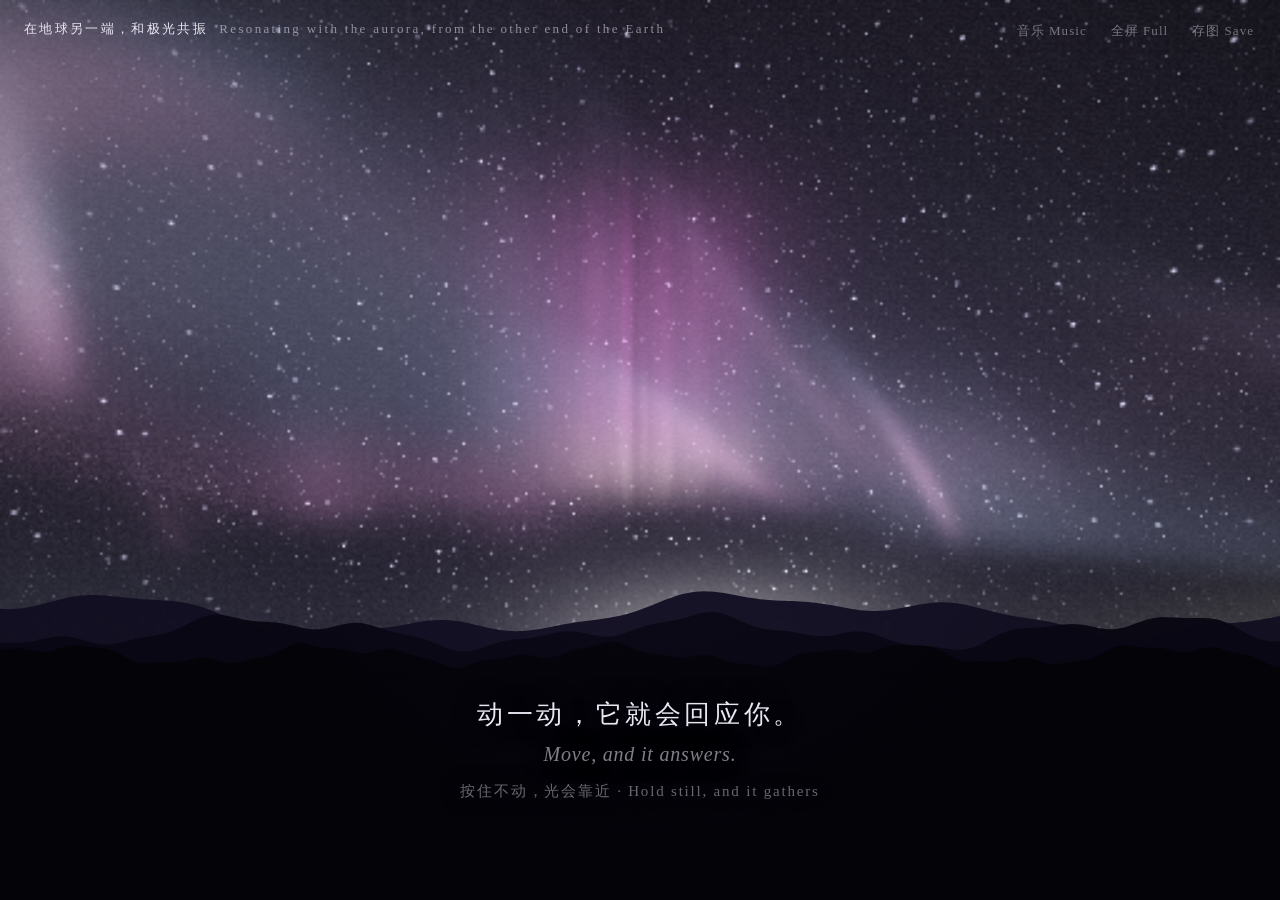
==== commit ef88231e: "Art piece: remove microphone, add press-and-hold and tab-audio music input" ====
--- a/tools/aurora-art.html
+++ b/tools/aurora-art.html
@@ -20,35 +20,36 @@
   .line.on { opacity: 1; }
   .line .zh { display: block; font-size: clamp(17px, 2.3vw, 26px); letter-spacing: .14em; }
   .line .en { display: block; margin-top: .55em; font-size: clamp(14px, 1.7vw, 20px); font-style: italic; letter-spacing: .04em; color: var(--dim); }
+  .line .hint { display: block; margin-top: 1.1em; font-size: clamp(12px, 1.3vw, 15px); letter-spacing: .12em; color: var(--dim); opacity: .8; }
+  .tools button[aria-pressed="true"] { color: #f3b6e6; }
+  .toast { position: absolute; top: 56px; right: 24px; max-width: min(460px, 80vw); margin: 0; font-size: 12px; line-height: 1.5; letter-spacing: .05em; color: var(--dim); opacity: 0; transition: opacity .5s; pointer-events: none; text-align: right; }
+  .toast.on { opacity: 1; }
   .mark { position: absolute; top: 20px; left: 24px; margin: 0; pointer-events: none; font-size: 13px; letter-spacing: .18em; color: var(--dim); }
   .mark b { font-weight: 500; color: var(--fg); }
   .tools { position: absolute; top: 14px; right: 16px; display: flex; gap: 4px; opacity: .45; transition: opacity .4s; }
   .tools:hover, .tools:focus-within { opacity: 1; }
   .tools button { font: inherit; font-size: 13px; letter-spacing: .08em; color: var(--fg); background: none; border: 0; padding: 8px 10px; cursor: pointer; }
-  #micDot { color: #f3b6e6; opacity: 0; font-size: 10px; vertical-align: 1px; margin-right: 2px; transition: opacity .15s; }
   .tools button:hover { text-decoration: underline; text-underline-offset: 4px; }
-  .tools button[aria-pressed="true"] { color: #f3b6e6; }
   .tools button:focus-visible, #art:focus-visible { outline: 1px solid #f3b6e6; outline-offset: 2px; }
-  .toast { position: absolute; top: 56px; right: 24px; margin: 0; font-size: 12px; letter-spacing: .06em; color: var(--dim); opacity: 0; transition: opacity .5s; pointer-events: none; text-align: right; }
-  .toast.on { opacity: 1; }
   @media (prefers-reduced-motion: reduce) { .line { transition-duration: .01s; } }
 </style>
 </head>
 <body>
 <canvas id="art" tabindex="0" role="img"
-  aria-label="Interactive generative aurora. 交互式生成极光。Move the pointer to pull the light; stay still and it fades; click for a burst; optionally use the microphone. 移动指针牵引光，静止则逐渐消散，点击触发爆发，也可以开启麦克风。"></canvas>
+  aria-label="Interactive generative aurora. 交互式生成极光。Move the pointer to pull the light; stay still and it fades; click for a burst; press and hold to draw it closer; optionally let music from another tab move it. 移动指针牵引光，静止则逐渐消散，点击触发爆发，按住不动则光慢慢聚拢，也可以让另一个标签页的音乐牵动它。"></canvas>
 <canvas id="over" aria-hidden="true"></canvas>
 <div class="fallback" id="fallback" hidden><p>这个浏览器打不开 WebGL2，看不到极光。<br><i>WebGL2 is not available in this browser.</i></p></div>
 
 <p class="mark"><b>在地球另一端，和极光共振</b> &nbsp;Resonating with the aurora, from the other end of the Earth</p>
 <div class="tools" role="group" aria-label="Controls 控制">
-  <button type="button" id="micBtn" aria-pressed="false" title="Let sound summon the light 用声音召唤极光"><span id="micDot" aria-hidden="true">●</span> 声音 Sound</button>
+  <button type="button" id="musBtn" aria-pressed="false" title="Let music move the light 让音乐牵动极光">音乐 Music</button>
   <button type="button" id="fsBtn" title="Fullscreen 全屏">全屏 Full</button>
   <button type="button" id="shotBtn" title="Save frame 保存画面">存图 Save</button>
 </div>
+
 <p class="toast" id="toast" role="status" aria-live="polite"></p>
 
-<p class="line" id="lineA" aria-live="polite"><span class="zh">动一动，它就会回应你。</span><span class="en">Move, and it answers.</span></p>
+<p class="line" id="lineA" aria-live="polite"><span class="zh">动一动，它就会回应你。</span><span class="en">Move, and it answers.</span><span class="hint">按住不动，光会靠近 · Hold still, and it gathers</span></p>
 <p class="line" id="lineB" aria-live="polite"><span class="zh">共振停了。想象需要被一直维系。</span><span class="en">The resonance has stopped. Imagination has to be kept alive.</span></p>
 
 <script>
@@ -58,7 +59,7 @@
   var reduce = window.matchMedia && matchMedia('(prefers-reduced-motion: reduce)').matches;
   var test = /[?&]test\b/.test(location.search);   // ?test freezes the clock for screenshots
 
-  var FS = "#version 300 es\nprecision highp float;\nout vec4 o;\nuniform vec2 R, uMag;\nuniform float T, uYaw, uPitch, uTan, uPeak, uAct, uEye, uMagOn, uBurst, uBurstAge, uBurstX;\nuniform int uPal, uGround;\nuniform float uCore, uCoreX, uGrain, uVoice;\n\nconst float PI = 3.14159265;\n// per palette: low / mid / high altitude colours\nconst vec3 PL[12] = vec3[12](\n  vec3(1.0,1.0,.88), vec3(.99,.60,.86), vec3(.62,.78,1.0),   // photo (from reference image): yellow-white, pink, cyan-white\n  vec3(.95,.42,.80), vec3(.30,1.0,.48), vec3(.95,.22,.28),   // physical: N2 pink, O green, O red\n  vec3(.45,.72,1.0), vec3(.45,.95,.95), vec3(.66,.46,.95),   // ice\n  vec3(1.0,.55,.35), vec3(.98,.25,.38), vec3(.72,.22,.62));  // ember\nconst vec3 SZ[4] = vec3[4](vec3(.41,.37,.50), vec3(.03,.05,.13), vec3(.04,.07,.19), vec3(.09,.04,.12));\nconst vec3 SHZ[4] = vec3[4](vec3(.455,.435,.57), vec3(.10,.12,.24), vec3(.13,.19,.35), vec3(.23,.10,.20));\n\nfloat h11(float n){ return fract(sin(n*12.9898)*43758.5453); }\nfloat h21(vec2 p){ return fract(sin(dot(p,vec2(127.1,311.7)))*43758.5453); }\nfloat n1(float x){ float i=floor(x),f=fract(x); f=f*f*(3.-2.*f); return mix(h11(i),h11(i+1.),f); }\nfloat n2(vec2 p){ vec2 i=floor(p),f=fract(p); f=f*f*(3.-2.*f);\n  return mix(mix(h21(i),h21(i+vec2(1,0)),f.x),mix(h21(i+vec2(0,1)),h21(i+vec2(1,1)),f.x),f.y); }\nfloat fbm(vec2 p){ float s=0.,a=.5; for(int i=0;i<4;i++){ s+=a*n2(p); p=p*2.03+vec2(5.2,1.3); a*=.5; } return s; }\nfloat sst(float a,float b,float x){ float t=clamp((x-a)/(b-a),0.,1.); return t*t*(3.-2.*t); }\n\nvec3 emitCol(float h){\n  float wl=1.-sst(95.,115.,h), wm=sst(90.,105.,h)*(1.-sst(170.,250.,h)), wh=sst(150.,240.,h);\n  float s=max(wl+wm+wh,1e-3);\n  return (wl*PL[uPal*3]+wm*PL[uPal*3+1]+wh*PL[uPal*3+2])/s;\n}\n\n// Volumetric curtains: march through horizontal slabs between 88 and 330 km altitude.\n// Each curtain is a thin sheet whose centre line wanders, leans and twists with height.\nvec3 aurora(vec3 rd, float dither){\n  if(rd.y<.015) return vec3(0.);\n  const int N=24;\n  float h0=88., h1=330., dh=(h1-h0)/float(N);\n  float Tm=T*(.55+.7*uAct), ry=max(rd.y,.05);\n  float sgL=max(8.,uPeak*.11), sgH=max(28.,uPeak*.40);\n  vec3 acc=vec3(0.);\n  for(int i=0;i<N;i++){\n    float h=h0+(float(i)+dither)*dh;\n    float s=h/rd.y;\n    if(s>1500.) break;\n    float d=h-uPeak;\n    float sg=d<0.?sgL:sgH;\n    float prof=exp(-d*d/(2.*sg*sg))+.30*exp(-pow((h-uPeak-85.)/75.,2.));\n\n    {\n      vec2 qp=rd.xz*s;\n      float sx=34.+.16*(h-90.), sz=40.;\n      float dxc=qp.x-uCoreX, dzc=qp.y-(335.+40.*sin(Tm*.04));\n      float body=exp(-dxc*dxc/(2.*sx*sx))*exp(-dzc*dzc/(2.*sz*sz));\n      float rays2=.15+1.1*pow(n1(qp.x*.26+Tm*.28),1.6);\n      rays2=mix(1.,rays2,exp(-s*.0025));\n      float hp=sst(86.,108.,h)*(1.-.60*sst(210.,330.,h));\n      vec3 pc=mix(vec3(1.,.90,.80),vec3(.96,.34,.80),sst(92.,150.,h));\n      float base2=exp(-(h-92.)/16.);                         // bright, near-white foot of the pillar\n      float fadeP=exp(-s*.0011)*sst(.015,.14,rd.y);\n      acc+=(pc*(1.+1.1*base2))*body*rays2*hp*uCore*2.8*fadeP*(dh/ry)*.0072;\n    }\n    if(prof<.02) continue;\n    vec2 q=rd.xz*s;                       // km east, km north\n    float dens=0.;\n    for(int k=0;k<3;k++){\n      float fk=float(k);\n      float zc=250.+fk*150.\n        +85.*sin(q.x*.0058+fk*2.1+Tm*.07)\n        +50.*sin(q.x*.0125-fk*1.3-Tm*.10+(h-100.)*.006)\n        +120.*(n1(q.x*.0040+fk*9.+Tm*.035)-.5)\n        +(h-120.)*(.5*sin(fk*1.7+Tm*.05)+.12)            // lean: top leans away from the base\n        +40.*uAct*sin(q.x*.028+h*.022+Tm*.17+fk);       // twist with height\n      zc+=uVoice*75.*sin(q.x*.011-T*1.0+fk*1.7)*(.4+.6*sst(88.,260.,h));\n      zc+=uMagOn*.85*exp(-pow((q.x-uMag.x)/130.,2.))*(uMag.y-zc);      // cursor pulls the curtain\n      float bd=abs(q.x-uBurstX);\n      zc+=uBurst*38.*sin(bd*.02-uBurstAge*1.4)*exp(-bd*.003);          // substorm ripple\n      float dd=q.y-zc;\n      float w=9.+(h-100.)*.03+6.*n1(q.x*.02+fk*4.+Tm*.05);\n      float sheet=exp(-dd*dd/(2.*w*w))+.28*exp(-abs(dd)/(w*5.));\n      float rays=.35+pow(n1(q.x*.14+fk*17.+Tm*.25),1.6);\n      rays=mix(1.,rays,exp(-s*.0030));\n      float pat=sst(.22,.62,n1(q.x*.0046+fk*5.+Tm*.04));\n      dens+=sheet*rays*(.25+.95*pat)*(1.-.2*fk);\n    }\n    float densA=0.;\n    if(uPal==0){\n      float za=330.+q.x*.62+55.*sin(q.x*.004+Tm*.04)+(h-120.)*.25*sin(Tm*.03);\n      float da=q.y-za, wa=50.+(h-100.)*.05;\n      densA=0.6*(exp(-da*da/(2.*wa*wa))+.25*exp(-abs(da)/(wa*5.)))*(.55+.45*n1(q.x*.011+Tm*.03))*(.7+.3*n1(q.x*.12+Tm*.2));\n    }\n    dens*=1.+.7*uBurst*exp(-abs(q.x-uBurstX)*.003);\n    float fade=exp(-s*.0011)*sst(.015,.14,rd.y);\n    acc+=emitCol(h)*dens*prof*fade*(dh/ry)*.0072;\n    acc+=vec3(.70,.82,1.0)*densA*prof*fade*(dh/ry)*.0072;\n  }\n  return acc*(.16+1.2*uCore+.3*uVoice)*.8;\n}\n\nfloat stars(vec3 rd){\n  float lat=asin(clamp(rd.y,-1.,1.)), lon=atan(rd.z,rd.x), s=0.;\n  for(int k=0;k<2;k++){\n    float rows=k==0?260.:110.;\n    float fl=lat/(PI*.5)*rows, ri=floor(fl);\n    float cols=max(6.,floor(rows*4.*cos((ri+.5)/rows*PI*.5)));\n    float fc=(lon/(2.*PI)+.5)*cols, ci=floor(fc);\n    vec2 id=vec2(ri,ci)+float(k)*31.;\n    float r=h21(id);\n    if(r<(k==0?.17:.05)){\n      vec2 f=vec2(fract(fl),fract(fc))-vec2(.2+.6*h21(id+7.),.2+.6*h21(id+13.));\n      float tw=.7+.3*sin(T*1.6+r*90.);\n      s+=smoothstep(k==0?.27:.32,0.,length(f))*tw*(k==0?.8:1.2)*(.6+.8*h21(id+3.));\n    }\n  }\n  return s;\n}\n\nvec3 skyAt(vec3 rd, float dither){\n  float ty=clamp(rd.y,0.,1.);\n  vec3 base=mix(SHZ[uPal],SZ[uPal],pow(ty,.55))*mix(1.,.10,uEye)*.42;\n  vec3 au=aurora(rd,dither);\n  au=1.-exp(-au*1.15);\n  au=mix(au,vec3(dot(au,vec3(.33)))*vec3(.70,1.,.85)*.75,uEye*.85);\n  float st=stars(rd);\n  vec3 c=1.-(1.-base)*(1.-au);\n  if(uPal==0){\n    float az=atan(rd.x,rd.z);\n    float lowE=1.-sst(0.,.30,rd.y);\n    float g1=exp(-pow((az-.12)/.30,2.))*lowE*lowE;\n    float g2=exp(-pow((az-1.0)/.34,2.))*(1.-sst(0.,.14,rd.y));\n    float g3=exp(-pow((az+.95)/.45,2.))*lowE*lowE*.35;\n    vec3 glw=(vec3(.99,1.,.96)*g1*1.25+vec3(.93,.97,.82)*g2*.8+vec3(.78,.84,.98)*g3)*(.55+.45*uAct)*mix(1.,.15,uEye)*.5;\n    c=1.-(1.-c)*(1.-glw);\n  }\n  float la=dot(au,vec3(.33));\n  c+=vec3(.92,.94,1.)*st*(1.-clamp(la*1.4,0.,.9))*mix(.9,.4,uEye)*(.35+.65*sst(0.,.2,rd.y));\n  return c;\n}\n\nvec3 seaNormal(vec2 p,float dist){\n  float t=T*.5;\n  vec2 q=p*.35+vec2(t*.2,0.);\n  float e=.05;\n  float c0=fbm(q)+.4*fbm(p*1.2-vec2(0.,t*.35));\n  float cx=fbm(q+vec2(e,0.))+.4*fbm((p+vec2(e,0.))*1.2-vec2(0.,t*.35));\n  float cz=fbm(q+vec2(0.,e))+.4*fbm((p+vec2(0.,e))*1.2-vec2(0.,t*.35));\n  float k=(.9*exp(-dist*.025)+.05)/e*.25;\n  return normalize(vec3(-(cx-c0)*k,1.,-(cz-c0)*k));\n}\n\nvoid main(){\n  vec2 p=(2.*gl_FragCoord.xy-R)/R.y;\n  vec3 rc=normalize(vec3(p*uTan,1.));\n  float cp=cos(uPitch), sp=sin(uPitch), cy=cos(uYaw), sy=sin(uYaw);\n  vec3 r1=vec3(rc.x, rc.y*cp+rc.z*sp, rc.z*cp-rc.y*sp);\n  vec3 rd=vec3(r1.x*cy+r1.z*sy, r1.y, r1.z*cy-r1.x*sy);\n  float dither=h21(gl_FragCoord.xy+fract(T)*13.);\n  float expo=mix(1.,.30,uEye);\n  vec3 hz=SHZ[uPal]*mix(1.,.10,uEye);\n  vec3 col;\n\n  if(rd.y>=0.||uGround==2){\n    col=skyAt(vec3(rd.x,abs(rd.y),rd.z),dither);\n  } else if(uGround==0){\n    float t=1.7/(-rd.y); vec2 g=rd.xz*t;\n    float dfar=exp(-t*.03);\n    float bump=.5+(fbm(g*.55)*.7+n2(g*3.1)*.3*dfar-.5)*(.35+.65*dfar);\n    vec3 shade=mix(vec3(.34,.33,.41),vec3(.55,.53,.62),sst(.25,.75,bump));\n    float rx=g.x-(1.5+.0009*g.y*g.y);\n    float road=smoothstep(2.8,2.2,abs(rx));\n    float track=exp(-pow((abs(rx)-1.)/.28,2.));\n    shade=mix(shade,shade*.84*(1.-.22*track),road);\n    shade*=1.-.18*exp(-pow((abs(rx)-2.9)/.5,2.));\n    vec2 sc=floor(g*38.);\n    float spk=step(.992,h21(sc))*(.5+.5*sin(T*3.+h21(sc+3.)*30.));\n    vec3 amb=mix(SHZ[uPal],PL[uPal*3+1],.25);\n    float lum=dot(amb,vec3(.33));\n    shade*=mix(vec3(1.),amb/max(max(amb.r,amb.g),amb.b),.55)*clamp(lum/.60,.22,1.25)*(.8+.35*uAct);\n    shade+=spk*vec3(.9,.95,1.)*exp(-t*.04)*.5;\n    col=mix(shade*expo,hz,1.-exp(-t*.010));\n  } else {\n    float t=2./(-rd.y); vec2 g=rd.xz*t;\n    vec3 n=seaNormal(g,t);\n    vec3 r=reflect(rd,n); r.y=abs(r.y)+.015;\n    vec3 rf=skyAt(normalize(r),dither);\n    float cosT=clamp(dot(-rd,n),0.,1.);\n    float F=.03+.97*pow(1.-cosT,5.);\n    vec3 body=vec3(.03,.05,.09)*(.4+dot(SHZ[uPal],vec3(1.)))*mix(1.,.3,uEye);\n    col=mix(body,rf,clamp(F*1.05,0.,1.));\n    col=mix(col,hz,1.-exp(-t*.006));\n  }\n  vec2 vq=gl_FragCoord.xy/R-.5;\n  col*=1.-.75*dot(vq,vq);\n  col=mix(col,col*col*(3.-2.*col),.35);\n  float gn=h21(gl_FragCoord.xy+fract(T*7.)*91.)-.5;\n  col+=gn*uGrain*(.35+.65*(1.-dot(clamp(col,0.,1.),vec3(.33))));\n  o=vec4(clamp(col,0.,1.),1.);\n}\n";
+  var FS = "#version 300 es\nprecision highp float;\nout vec4 o;\nuniform vec2 R, uMag;\nuniform float T, uYaw, uPitch, uTan, uPeak, uAct, uEye, uMagOn, uBurst, uBurstAge, uBurstX;\nuniform int uPal, uGround;\nuniform float uCore, uCoreX, uGrain, uHold;\n\nconst float PI = 3.14159265;\n// per palette: low / mid / high altitude colours\nconst vec3 PL[12] = vec3[12](\n  vec3(1.0,1.0,.88), vec3(.99,.60,.86), vec3(.62,.78,1.0),   // photo (from reference image): yellow-white, pink, cyan-white\n  vec3(.95,.42,.80), vec3(.30,1.0,.48), vec3(.95,.22,.28),   // physical: N2 pink, O green, O red\n  vec3(.45,.72,1.0), vec3(.45,.95,.95), vec3(.66,.46,.95),   // ice\n  vec3(1.0,.55,.35), vec3(.98,.25,.38), vec3(.72,.22,.62));  // ember\nconst vec3 SZ[4] = vec3[4](vec3(.41,.37,.50), vec3(.03,.05,.13), vec3(.04,.07,.19), vec3(.09,.04,.12));\nconst vec3 SHZ[4] = vec3[4](vec3(.455,.435,.57), vec3(.10,.12,.24), vec3(.13,.19,.35), vec3(.23,.10,.20));\n\nfloat h11(float n){ return fract(sin(n*12.9898)*43758.5453); }\nfloat h21(vec2 p){ return fract(sin(dot(p,vec2(127.1,311.7)))*43758.5453); }\nfloat n1(float x){ float i=floor(x),f=fract(x); f=f*f*(3.-2.*f); return mix(h11(i),h11(i+1.),f); }\nfloat n2(vec2 p){ vec2 i=floor(p),f=fract(p); f=f*f*(3.-2.*f);\n  return mix(mix(h21(i),h21(i+vec2(1,0)),f.x),mix(h21(i+vec2(0,1)),h21(i+vec2(1,1)),f.x),f.y); }\nfloat fbm(vec2 p){ float s=0.,a=.5; for(int i=0;i<4;i++){ s+=a*n2(p); p=p*2.03+vec2(5.2,1.3); a*=.5; } return s; }\nfloat sst(float a,float b,float x){ float t=clamp((x-a)/(b-a),0.,1.); return t*t*(3.-2.*t); }\n\nvec3 emitCol(float h){\n  float wl=1.-sst(95.,115.,h), wm=sst(90.,105.,h)*(1.-sst(170.,250.,h)), wh=sst(150.,240.,h);\n  float s=max(wl+wm+wh,1e-3);\n  return (wl*PL[uPal*3]+wm*PL[uPal*3+1]+wh*PL[uPal*3+2])/s;\n}\n\n// Volumetric curtains: march through horizontal slabs between 88 and 330 km altitude.\n// Each curtain is a thin sheet whose centre line wanders, leans and twists with height.\nvec3 aurora(vec3 rd, float dither){\n  if(rd.y<.015) return vec3(0.);\n  const int N=24;\n  float h0=88., h1=330., dh=(h1-h0)/float(N);\n  float Tm=T*(.55+.7*uAct), ry=max(rd.y,.05);\n  float sgL=max(8.,uPeak*.11), sgH=max(28.,uPeak*.40);\n  vec3 acc=vec3(0.);\n  for(int i=0;i<N;i++){\n    float h=h0+(float(i)+dither)*dh;\n    float s=h/rd.y;\n    if(s>1500.) break;\n    float d=h-uPeak;\n    float sg=d<0.?sgL:sgH;\n    float prof=exp(-d*d/(2.*sg*sg))+.30*exp(-pow((h-uPeak-85.)/75.,2.));\n\n    {\n      vec2 qp=rd.xz*s;\n      float sx=34.+.16*(h-90.), sz=40.;\n      float dxc=qp.x-uCoreX, dzc=qp.y-(335.+40.*sin(Tm*.04));\n      float body=exp(-dxc*dxc/(2.*sx*sx))*exp(-dzc*dzc/(2.*sz*sz));\n      float rays2=.15+1.1*pow(n1(qp.x*.26+Tm*.28),1.6);\n      rays2=mix(1.,rays2,exp(-s*.0025));\n      float hp=sst(86.,108.,h)*(1.-.60*sst(210.,330.,h));\n      vec3 pc=mix(vec3(1.,.90,.80),vec3(.96,.34,.80),sst(92.,150.,h));\n      float base2=exp(-(h-92.)/16.);                         // bright, near-white foot of the pillar\n      float fadeP=exp(-s*.0011)*sst(.015,.14,rd.y);\n      acc+=(pc*(1.+1.1*base2))*body*rays2*hp*uCore*2.8*fadeP*(dh/ry)*.0072;\n    }\n    if(prof<.02) continue;\n    vec2 q=rd.xz*s;                       // km east, km north\n    float dens=0.;\n    for(int k=0;k<3;k++){\n      float fk=float(k);\n      float zc=250.+fk*150.\n        +85.*sin(q.x*.0058+fk*2.1+Tm*.07)\n        +50.*sin(q.x*.0125-fk*1.3-Tm*.10+(h-100.)*.006)\n        +120.*(n1(q.x*.0040+fk*9.+Tm*.035)-.5)\n        +(h-120.)*(.5*sin(fk*1.7+Tm*.05)+.12)            // lean: top leans away from the base\n        +40.*uAct*sin(q.x*.028+h*.022+Tm*.17+fk);       // twist with height\n      zc+=uHold*75.*sin(q.x*.011-T*1.0+fk*1.7)*(.4+.6*sst(88.,260.,h));\n      zc+=uMagOn*.85*exp(-pow((q.x-uMag.x)/130.,2.))*(uMag.y-zc);      // cursor pulls the curtain\n      float bd=abs(q.x-uBurstX);\n      zc+=uBurst*38.*sin(bd*.02-uBurstAge*1.4)*exp(-bd*.003);          // substorm ripple\n      float dd=q.y-zc;\n      float w=9.+(h-100.)*.03+6.*n1(q.x*.02+fk*4.+Tm*.05);\n      float sheet=exp(-dd*dd/(2.*w*w))+.28*exp(-abs(dd)/(w*5.));\n      float rays=.35+pow(n1(q.x*.14+fk*17.+Tm*.25),1.6);\n      rays=mix(1.,rays,exp(-s*.0030));\n      float pat=sst(.22,.62,n1(q.x*.0046+fk*5.+Tm*.04));\n      dens+=sheet*rays*(.25+.95*pat)*(1.-.2*fk);\n    }\n    float densA=0.;\n    if(uPal==0){\n      float za=330.+q.x*.62+55.*sin(q.x*.004+Tm*.04)+(h-120.)*.25*sin(Tm*.03);\n      float da=q.y-za, wa=50.+(h-100.)*.05;\n      densA=0.6*(exp(-da*da/(2.*wa*wa))+.25*exp(-abs(da)/(wa*5.)))*(.55+.45*n1(q.x*.011+Tm*.03))*(.7+.3*n1(q.x*.12+Tm*.2));\n    }\n    dens*=1.+.7*uBurst*exp(-abs(q.x-uBurstX)*.003);\n    float fade=exp(-s*.0011)*sst(.015,.14,rd.y);\n    acc+=emitCol(h)*dens*prof*fade*(dh/ry)*.0072;\n    acc+=vec3(.70,.82,1.0)*densA*prof*fade*(dh/ry)*.0072;\n  }\n  return acc*(.16+1.2*uCore+.3*uHold)*.8;\n}\n\nfloat stars(vec3 rd){\n  float lat=asin(clamp(rd.y,-1.,1.)), lon=atan(rd.z,rd.x), s=0.;\n  for(int k=0;k<2;k++){\n    float rows=k==0?260.:110.;\n    float fl=lat/(PI*.5)*rows, ri=floor(fl);\n    float cols=max(6.,floor(rows*4.*cos((ri+.5)/rows*PI*.5)));\n    float fc=(lon/(2.*PI)+.5)*cols, ci=floor(fc);\n    vec2 id=vec2(ri,ci)+float(k)*31.;\n    float r=h21(id);\n    if(r<(k==0?.17:.05)){\n      vec2 f=vec2(fract(fl),fract(fc))-vec2(.2+.6*h21(id+7.),.2+.6*h21(id+13.));\n      float tw=.7+.3*sin(T*1.6+r*90.);\n      s+=smoothstep(k==0?.27:.32,0.,length(f))*tw*(k==0?.8:1.2)*(.6+.8*h21(id+3.));\n    }\n  }\n  return s;\n}\n\nvec3 skyAt(vec3 rd, float dither){\n  float ty=clamp(rd.y,0.,1.);\n  vec3 base=mix(SHZ[uPal],SZ[uPal],pow(ty,.55))*mix(1.,.10,uEye)*.42;\n  vec3 au=aurora(rd,dither);\n  au=1.-exp(-au*1.15);\n  au=mix(au,vec3(dot(au,vec3(.33)))*vec3(.70,1.,.85)*.75,uEye*.85);\n  float st=stars(rd);\n  vec3 c=1.-(1.-base)*(1.-au);\n  if(uPal==0){\n    float az=atan(rd.x,rd.z);\n    float lowE=1.-sst(0.,.30,rd.y);\n    float g1=exp(-pow((az-.12)/.30,2.))*lowE*lowE;\n    float g2=exp(-pow((az-1.0)/.34,2.))*(1.-sst(0.,.14,rd.y));\n    float g3=exp(-pow((az+.95)/.45,2.))*lowE*lowE*.35;\n    vec3 glw=(vec3(.99,1.,.96)*g1*1.25+vec3(.93,.97,.82)*g2*.8+vec3(.78,.84,.98)*g3)*(.55+.45*uAct)*mix(1.,.15,uEye)*.5;\n    c=1.-(1.-c)*(1.-glw);\n  }\n  float la=dot(au,vec3(.33));\n  c+=vec3(.92,.94,1.)*st*(1.-clamp(la*1.4,0.,.9))*mix(.9,.4,uEye)*(.35+.65*sst(0.,.2,rd.y));\n  return c;\n}\n\nvec3 seaNormal(vec2 p,float dist){\n  float t=T*.5;\n  vec2 q=p*.35+vec2(t*.2,0.);\n  float e=.05;\n  float c0=fbm(q)+.4*fbm(p*1.2-vec2(0.,t*.35));\n  float cx=fbm(q+vec2(e,0.))+.4*fbm((p+vec2(e,0.))*1.2-vec2(0.,t*.35));\n  float cz=fbm(q+vec2(0.,e))+.4*fbm((p+vec2(0.,e))*1.2-vec2(0.,t*.35));\n  float k=(.9*exp(-dist*.025)+.05)/e*.25;\n  return normalize(vec3(-(cx-c0)*k,1.,-(cz-c0)*k));\n}\n\nvoid main(){\n  vec2 p=(2.*gl_FragCoord.xy-R)/R.y;\n  vec3 rc=normalize(vec3(p*uTan,1.));\n  float cp=cos(uPitch), sp=sin(uPitch), cy=cos(uYaw), sy=sin(uYaw);\n  vec3 r1=vec3(rc.x, rc.y*cp+rc.z*sp, rc.z*cp-rc.y*sp);\n  vec3 rd=vec3(r1.x*cy+r1.z*sy, r1.y, r1.z*cy-r1.x*sy);\n  float dither=h21(gl_FragCoord.xy+fract(T)*13.);\n  float expo=mix(1.,.30,uEye);\n  vec3 hz=SHZ[uPal]*mix(1.,.10,uEye);\n  vec3 col;\n\n  if(rd.y>=0.||uGround==2){\n    col=skyAt(vec3(rd.x,abs(rd.y),rd.z),dither);\n  } else if(uGround==0){\n    float t=1.7/(-rd.y); vec2 g=rd.xz*t;\n    float dfar=exp(-t*.03);\n    float bump=.5+(fbm(g*.55)*.7+n2(g*3.1)*.3*dfar-.5)*(.35+.65*dfar);\n    vec3 shade=mix(vec3(.34,.33,.41),vec3(.55,.53,.62),sst(.25,.75,bump));\n    float rx=g.x-(1.5+.0009*g.y*g.y);\n    float road=smoothstep(2.8,2.2,abs(rx));\n    float track=exp(-pow((abs(rx)-1.)/.28,2.));\n    shade=mix(shade,shade*.84*(1.-.22*track),road);\n    shade*=1.-.18*exp(-pow((abs(rx)-2.9)/.5,2.));\n    vec2 sc=floor(g*38.);\n    float spk=step(.992,h21(sc))*(.5+.5*sin(T*3.+h21(sc+3.)*30.));\n    vec3 amb=mix(SHZ[uPal],PL[uPal*3+1],.25);\n    float lum=dot(amb,vec3(.33));\n    shade*=mix(vec3(1.),amb/max(max(amb.r,amb.g),amb.b),.55)*clamp(lum/.60,.22,1.25)*(.8+.35*uAct);\n    shade+=spk*vec3(.9,.95,1.)*exp(-t*.04)*.5;\n    col=mix(shade*expo,hz,1.-exp(-t*.010));\n  } else {\n    float t=2./(-rd.y); vec2 g=rd.xz*t;\n    vec3 n=seaNormal(g,t);\n    vec3 r=reflect(rd,n); r.y=abs(r.y)+.015;\n    vec3 rf=skyAt(normalize(r),dither);\n    float cosT=clamp(dot(-rd,n),0.,1.);\n    float F=.03+.97*pow(1.-cosT,5.);\n    vec3 body=vec3(.03,.05,.09)*(.4+dot(SHZ[uPal],vec3(1.)))*mix(1.,.3,uEye);\n    col=mix(body,rf,clamp(F*1.05,0.,1.));\n    col=mix(col,hz,1.-exp(-t*.006));\n  }\n  vec2 vq=gl_FragCoord.xy/R-.5;\n  col*=1.-.75*dot(vq,vq);\n  col=mix(col,col*col*(3.-2.*col),.35);\n  float gn=h21(gl_FragCoord.xy+fract(T*7.)*91.)-.5;\n  col+=gn*uGrain*(.35+.65*(1.-dot(clamp(col,0.,1.),vec3(.33))));\n  o=vec4(clamp(col,0.,1.),1.);\n}\n";
   var VS = '#version 300 es\nin vec2 a; void main(){ gl_Position = vec4(a,0.,1.); }';
 
   var cv = $('art'), ov = $('over'), ox = ov.getContext('2d');
@@ -75,18 +76,17 @@
   gl.bufferData(gl.ARRAY_BUFFER, new Float32Array([-1, -1, 1, -1, -1, 1, 1, 1]), gl.STATIC_DRAW);
   var loc = gl.getAttribLocation(pr, 'a'); gl.enableVertexAttribArray(loc); gl.vertexAttribPointer(loc, 2, gl.FLOAT, false, 0, 0);
   var U = {};
-  ['R', 'uMag', 'T', 'uYaw', 'uPitch', 'uTan', 'uPeak', 'uAct', 'uEye', 'uMagOn', 'uBurst', 'uBurstAge', 'uBurstX', 'uPal', 'uGround', 'uCore', 'uCoreX', 'uGrain', 'uVoice']
+  ['R', 'uMag', 'T', 'uYaw', 'uPitch', 'uTan', 'uPeak', 'uAct', 'uEye', 'uMagOn', 'uBurst', 'uBurstAge', 'uBurstX', 'uPal', 'uGround', 'uCore', 'uCoreX', 'uGrain', 'uHold']
     .forEach(function (n) { U[n] = gl.getUniformLocation(pr, n); });
 
   /* ---- scene state ---- */
   var CAM = { yaw: 0, pitch: .34, fov: 1.3 };
   var PEAK = 130;                       // km, typical 3 keV electrons
   var S = { time: test ? 6 : 0, life: .75, kick: 0, mag: [0, 300], magOn: 0, hover: null, burstAge: 99, burstX: 0,
-            coreX: 0, scale: .6, ft: 16, idle: 0, seenBright: false, W: 1, H: 1 };
-  var mic = null;
+            coreX: 0, hold: 0, holding: false, scale: .6, ft: 16, idle: 0, seenBright: false, W: 1, H: 1 };
   var dbg = null;
   if (/[?&]debug\b/.test(location.search)) { dbg = document.createElement('pre'); dbg.style.cssText = 'position:absolute;left:24px;bottom:14px;margin:0;font:12px/1.4 monospace;color:#f3b6e6;z-index:9;pointer-events:none'; document.body.appendChild(dbg); }
-  var tvm = /[?&]voice=([\d.]+)/.exec(location.search), TV = test && tvm ? +tvm[1] : null;
+  var thm = /[?&]hold=([\d.]+)/.exec(location.search), TH = test && thm ? +thm[1] : null;   // ?test&hold=0.9 fixes the hold level for screenshots
 
   function pointerRay(px, py) {
     var W = S.W, H = S.H, tanH = Math.tan(CAM.fov / 2), x = (2 * px - W) / H * tanH, y = (H - 2 * py) / H * tanH, n = Math.hypot(x, y, 1);
@@ -114,56 +114,68 @@
     if (lastP) S.kick += Math.hypot(p[0] - lastP[0], p[1] - lastP[1]) / S.H;
     lastP = p; S.hover = p;
   });
-  cv.addEventListener('pointerdown', function (e) { var p = local(e); lastP = p; S.hover = p; downAt = { x: p[0], y: p[1], t: performance.now() }; });
+  cv.addEventListener('pointerdown', function (e) { var p = local(e); lastP = p; S.hover = p; downAt = { x: p[0], y: p[1], t: performance.now() }; S.holding = true; });
   cv.addEventListener('pointerup', function (e) {
     var p = local(e);
     if (downAt && Math.hypot(p[0] - downAt.x, p[1] - downAt.y) < 12 && performance.now() - downAt.t < 450) {
       var q = planePoint(p[0], p[1]); burst(q ? q[0] : 0);
     }
-    downAt = null;
+    downAt = null; S.holding = false;
     if (e.pointerType !== 'mouse') { S.hover = null; lastP = null; }
   });
-  cv.addEventListener('pointerleave', function () { S.hover = null; lastP = null; });
+  cv.addEventListener('pointerleave', function () { S.hover = null; lastP = null; S.holding = false; });
+  cv.addEventListener('pointercancel', function () { S.holding = false; });
   cv.addEventListener('keydown', function (e) {
     if (e.key === 'Enter' || e.key === ' ') { burst((Math.random() - .5) * 400); e.preventDefault(); }
     else if (e.key === 'ArrowLeft' || e.key === 'ArrowRight') { S.kick += .15; S.hover = null; S.mag = [(e.key === 'ArrowLeft' ? -1 : 1) * 160, 300]; S.magOn = 1; }
   });
 
-  /* ---- input: microphone (opt-in; audio is analysed locally, never recorded or sent) ---- */
-  function toast(t) { var el = $('toast'); el.textContent = t; el.classList.add('on'); clearTimeout(toast.t); toast.t = setTimeout(function () { el.classList.remove('on'); }, 3600); }
-  function micOff() {
-    if (mic) { mic.stream.getTracks().forEach(function (t) { t.stop(); }); try { mic.ctx.close(); } catch (e) {} mic = null; }
-    $('micBtn').setAttribute('aria-pressed', 'false');
-  }
-  $('micBtn').addEventListener('click', function () {
-    if (mic) { micOff(); toast('声音已关闭 · Sound off'); return; }
-    if (!navigator.mediaDevices || !navigator.mediaDevices.getUserMedia) { toast('此设备不支持麦克风 · Microphone unavailable'); return; }
-    navigator.mediaDevices.getUserMedia({ audio: { echoCancellation: false, noiseSuppression: false, autoGainControl: false } }).then(function (stream) {
+  /* ---- input: music (tab audio shared through the browser; analysed locally, never recorded or sent) ---- */
+  function toast(t) { var el = $('toast'); el.textContent = t; el.classList.add('on'); clearTimeout(toast.t); toast.t = setTimeout(function () { el.classList.remove('on'); }, 7000); }
+  var mus = null, musEnv = 0;
+  function musicStop() {
+    if (mus) { mus.stream && mus.stream.getTracks().forEach(function (t) { t.stop(); }); try { mus.ctx.close(); } catch (e) {} mus = null; }
+    musEnv = 0; $('musBtn').setAttribute('aria-pressed', 'false');
+  }
+  function musicAttach(an, ctx, stream) {
+    mus = { an: an, ctx: ctx, stream: stream, bins: new Uint8Array(an.frequencyBinCount), peak: 30, floor: 255, silent: 0, warned: false, raw: 0, level: 0 };
+    $('musBtn').setAttribute('aria-pressed', 'true');
+  }
+  $('musBtn').addEventListener('click', function () {
+    if (mus) { musicStop(); toast('音乐已关闭 · Music off'); return; }
+    if (!navigator.mediaDevices || !navigator.mediaDevices.getDisplayMedia) { toast('这个浏览器不能共享标签页音频，请用电脑上的 Chrome 或 Edge · Tab audio needs desktop Chrome or Edge'); return; }
+    toast('在弹出的窗口里选「Chrome 标签页」，选中正在播放音乐的那个，并勾选「同时分享标签页音频」 · Choose the Chrome tab that is playing music and tick “Also share tab audio”');
+    navigator.mediaDevices.getDisplayMedia({ video: { frameRate: 1 }, audio: { echoCancellation: false, noiseSuppression: false, autoGainControl: false } }).then(function (stream) {
+      if (!stream.getAudioTracks().length) {
+        stream.getTracks().forEach(function (t) { t.stop(); });
+        toast('没有拿到声音：请选「Chrome 标签页」，并勾选「同时分享标签页音频」 · No audio: choose a Chrome tab and tick “Also share tab audio”'); return;
+      }
       var Ctx = window.AudioContext || window.webkitAudioContext, ctx = new Ctx(), an = ctx.createAnalyser();
-      an.fftSize = 1024; an.smoothingTimeConstant = .6; ctx.createMediaStreamSource(stream).connect(an);
-      mic = { stream: stream, ctx: ctx, an: an, buf: new Float32Array(an.fftSize), floor: -60, hold: 0, env: 0 };
-      $('micBtn').setAttribute('aria-pressed', 'true');
-      toast('轻声说话、哼一句、或者只是呼吸 · Whisper, hum, or simply breathe');
-    }).catch(function () { toast('没有拿到麦克风，仍可用指针 · No microphone, pointer still works'); });
-  });
-  function micStep(dt) {
-    if (!mic) return 0;
-    mic.an.getFloatTimeDomainData(mic.buf);
-    var sum = 0; for (var i = 0; i < mic.buf.length; i++) sum += mic.buf[i] * mic.buf[i];
-    return micLevel(Math.sqrt(sum / mic.buf.length), dt);
-  }
-  // Level in dB above the room's noise floor, so a whisper and a breath both register.
-  function micLevel(rms, dt) {
-    var db = 20 * Math.log(Math.max(rms, 1e-5)) / Math.LN10;
-    // floor follows quiet moments down quickly and creeps up very slowly, so speaking does not raise it
-    mic.floor += (db - mic.floor) * Math.min(dt * (db < mic.floor ? 3 : .01), 1);
-    mic.floor = Math.max(-70, Math.min(-45, mic.floor));
-    mic.db = db;
-    var target = Math.max(0, Math.min(1, (db - mic.floor - 4) / 28));
-    // peak hold: the gaps between syllables should not drop the light
-    mic.hold = Math.max(target, mic.hold - dt * 1.2);
-    mic.env += (mic.hold - mic.env) * Math.min(dt * (mic.hold > mic.env ? 2.5 : .5), 1);
-    return mic.env;
+      an.fftSize = 2048; an.smoothingTimeConstant = .5;
+      ctx.createMediaStreamSource(new MediaStream(stream.getAudioTracks())).connect(an);   // analysed only; never connected to the speakers
+      musicAttach(an, ctx, stream);
+      stream.getAudioTracks()[0].addEventListener('ended', function () { musicStop(); toast('分享已结束 · Sharing ended'); });
+      toast('已连接。放一首歌，光会随着低频的节奏呼吸 · Connected. Play a song and the light will breathe with its low end');
+    }).catch(function () { toast('已取消 · Cancelled'); });
+  });
+  // Low-frequency energy (kick and bass), normalised against its own recent range, then softened into an envelope.
+  function musicStep(dt) {
+    if (!mus) return 0;
+    mus.an.getByteFrequencyData(mus.bins);
+    var binHz = mus.ctx.sampleRate / mus.an.fftSize, i, n, bass = 0, low = 0;
+    var b0 = Math.max(1, Math.round(40 / binHz)), b1 = Math.round(160 / binHz), b2 = Math.round(500 / binHz);
+    for (i = b0, n = 0; i <= b1; i++, n++) bass += mus.bins[i]; bass /= Math.max(1, n);
+    for (i = b1 + 1, n = 0; i <= b2; i++, n++) low += mus.bins[i]; low /= Math.max(1, n);
+    var cur = .75 * bass + .25 * low; mus.raw = cur;
+    mus.peak = Math.max(cur, mus.peak - dt * 6);
+    mus.floor = Math.min(cur, mus.floor + dt * 4);
+    var level = mus.peak < 25 ? 0 : Math.pow(Math.max(0, Math.min(1, (cur - mus.floor) / Math.max(mus.peak - mus.floor, 40))), 1.3);
+    mus.level = level;
+    // if nothing but silence arrives for a while, say so: some protected players share a silent tab
+    if (mus.peak < 12) { mus.silent += dt; if (mus.silent > 6 && !mus.warned) { mus.warned = true; toast('已连接，但标签页里没有声音：可能还没播放，或这个播放器的声音受保护 · Connected, but the tab is silent: nothing playing, or the player blocks capture'); } }
+    else mus.silent = 0;
+    musEnv += (level - musEnv) * Math.min(dt * (level > musEnv ? 9 : 2.2), 1);
+    return musEnv;
   }
 
   /* ---- fullscreen / save ---- */
@@ -239,12 +251,14 @@
     if (cv.width !== w || cv.height !== h) { cv.width = w; cv.height = h; }
     gl.viewport(0, 0, cv.width, cv.height);
 
-    var micIn = micStep(dt);
-    if (test && TV !== null) micIn = TV;
-    if (dbg) dbg.textContent = mic ? 'dB ' + mic.db.toFixed(1) + '  floor ' + mic.floor.toFixed(1) + '  level ' + micIn.toFixed(2) + '  life ' + S.life.toFixed(2) : 'mic off';
-    $('micDot').style.opacity = mic || TV !== null ? (.25 + .75 * micIn).toFixed(2) : 0;
+    // hold: pressing and staying still draws the light closer. It gathers over ~3 s and lets go over ~5 s, like a breath.
+    S.hold += ((S.holding ? 1 : 0) - S.hold) * Math.min(dt * (S.holding ? .6 : .3), 1);
+    var hold = TH !== null ? TH : S.hold;
+    var mv = musicStep(dt);
+    hold = Math.max(hold, mv * .9);
+    if (dbg) dbg.textContent = mus ? 'music raw ' + mus.raw.toFixed(1) + '  peak ' + mus.peak.toFixed(1) + '  floor ' + mus.floor.toFixed(1) + '  level ' + mv.toFixed(2) : 'music off';
     // life: movement and sound feed it, stillness lets it fade
-    S.life = Math.max(.07, Math.min(1, S.life + S.kick * .55 + micIn * dt * .3 - dt * .065));
+    S.life = Math.max(.07, Math.min(1, S.life + S.kick * .55 + hold * dt * .22 - dt * .065));
     S.kick = 0;
 
     var want = 0;
@@ -252,19 +266,19 @@
     S.magOn += (want - S.magOn) * Math.min(dt * 3, 1);
     // the bright core drifts toward where you are, slowly
     var tx = want ? Math.max(-260, Math.min(260, S.mag[0] * .55)) : 70 * Math.sin(S.time * .05);
-    S.coreX += (tx - S.coreX) * Math.min(dt * .5, 1);
+    S.coreX += (tx - S.coreX) * Math.min(dt * (.5 + .9 * hold), 1);
     S.time += dt * (reduce ? .3 : 1);
     S.burstAge += dt;
     var amp = S.burstAge < 30 ? Math.min(1, S.burstAge / 2.5) * Math.exp(-S.burstAge * .3) * 2 : 0;   // swells in over ~2.5 s, then ebbs
 
     gl.uniform2f(U.R, cv.width, cv.height); gl.uniform1f(U.T, S.time);
     gl.uniform1f(U.uYaw, CAM.yaw); gl.uniform1f(U.uPitch, CAM.pitch); gl.uniform1f(U.uTan, Math.tan(CAM.fov / 2));
-    gl.uniform1f(U.uPeak, PEAK); gl.uniform1f(U.uAct, .15 + 1.0 * S.life + .35 * micIn); gl.uniform1f(U.uVoice, micIn);
+    gl.uniform1f(U.uPeak, PEAK); gl.uniform1f(U.uAct, .15 + 1.0 * S.life + .3 * hold); gl.uniform1f(U.uHold, hold);
     gl.uniform1f(U.uEye, 0);
     gl.uniform2f(U.uMag, S.mag[0], S.mag[1]); gl.uniform1f(U.uMagOn, S.magOn);
     gl.uniform1f(U.uBurst, amp); gl.uniform1f(U.uBurstAge, S.burstAge); gl.uniform1f(U.uBurstX, S.burstX);
     gl.uniform1i(U.uPal, 0); gl.uniform1i(U.uGround, 2);
-    gl.uniform1f(U.uCore, Math.pow(S.life, 1.3) * (1 + .2 * micIn)); gl.uniform1f(U.uCoreX, S.coreX); gl.uniform1f(U.uGrain, .05);
+    gl.uniform1f(U.uCore, Math.pow(S.life, 1.3) * (1 + .25 * hold)); gl.uniform1f(U.uCoreX, S.coreX); gl.uniform1f(U.uGrain, .05);
     gl.drawArrays(gl.TRIANGLE_STRIP, 0, 4);
     drawOverlay(W, H, d);
   }
@@ -280,7 +294,7 @@
   }
   if (test) { S.scale = .5; var m = /[?&]life=([\d.]+)/.exec(location.search); if (m) S.life = +m[1]; tA = 3; }
   requestAnimationFrame(frame);
-  window.__aurora = S;
+  window.__aurora = S; window.__musicAttach = musicAttach; window.__musicEnv = function () { return musEnv; };
 })();
 </script>
 </body>
